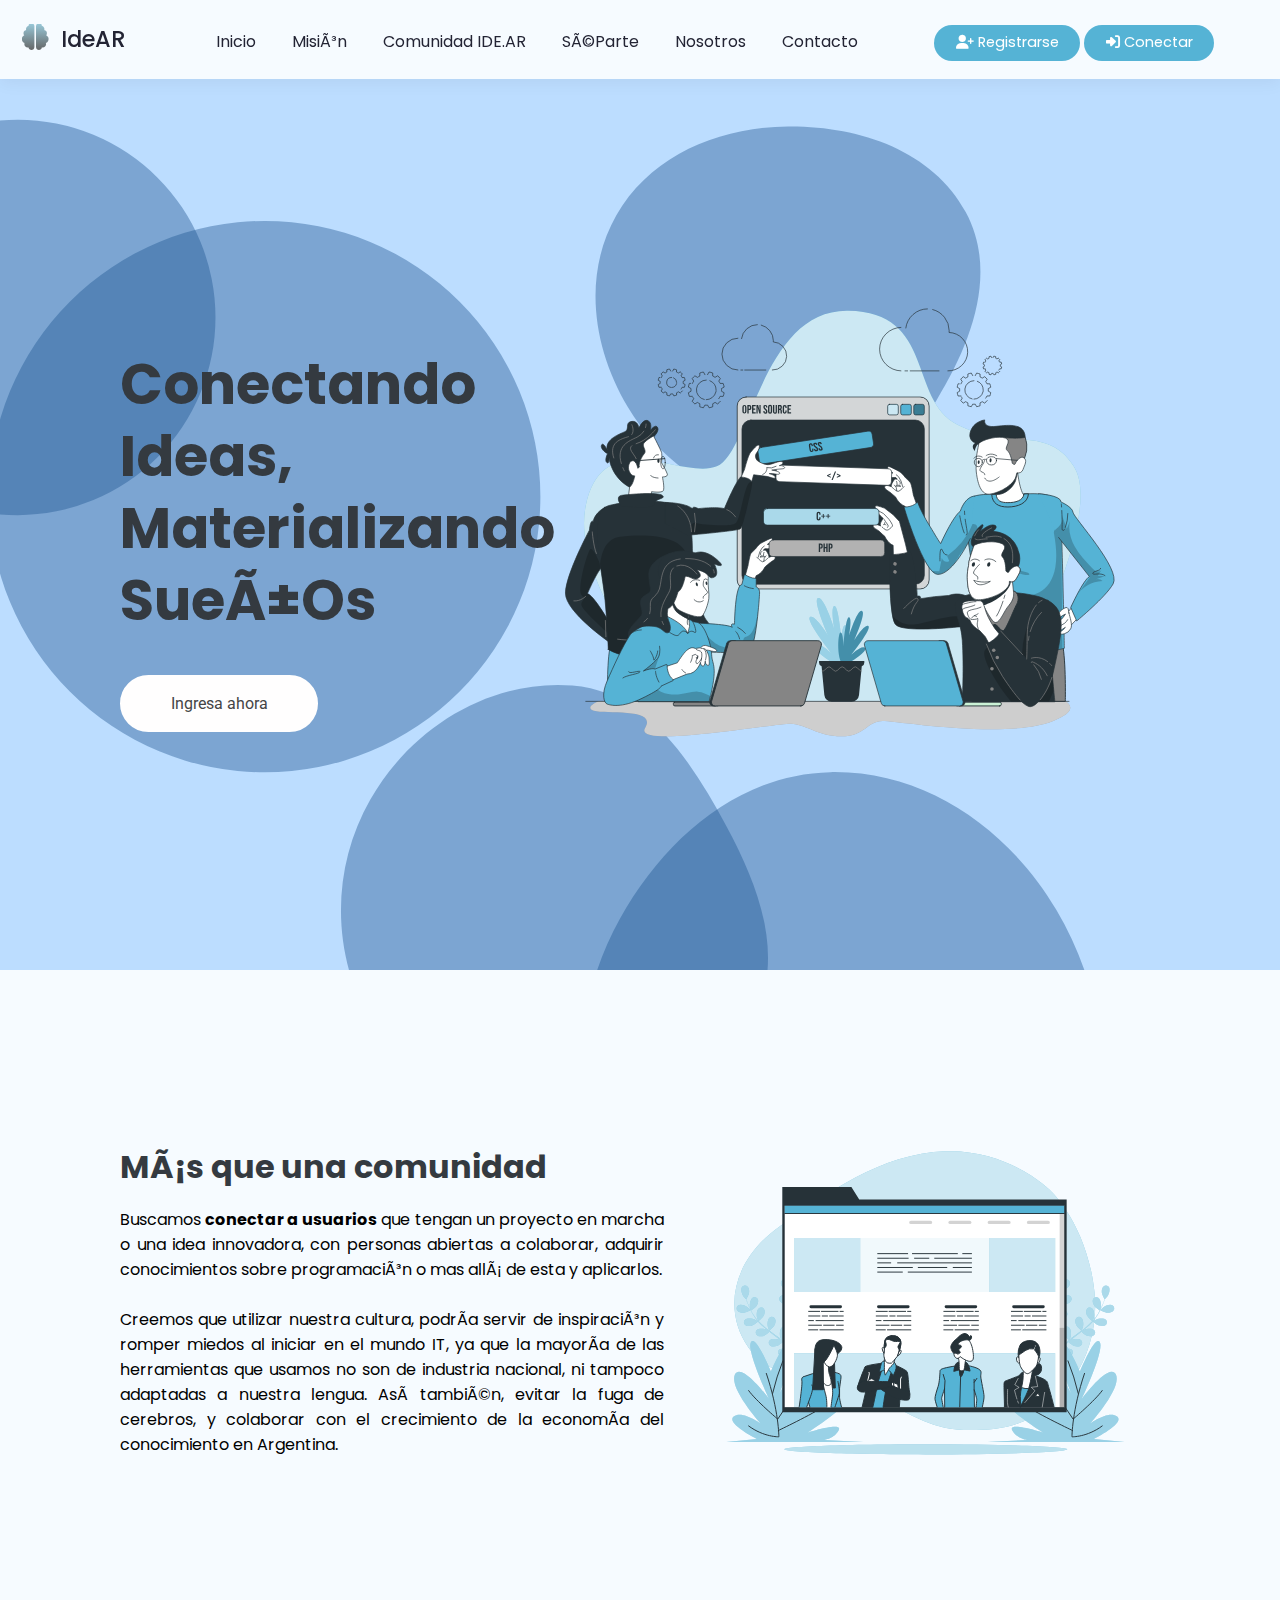
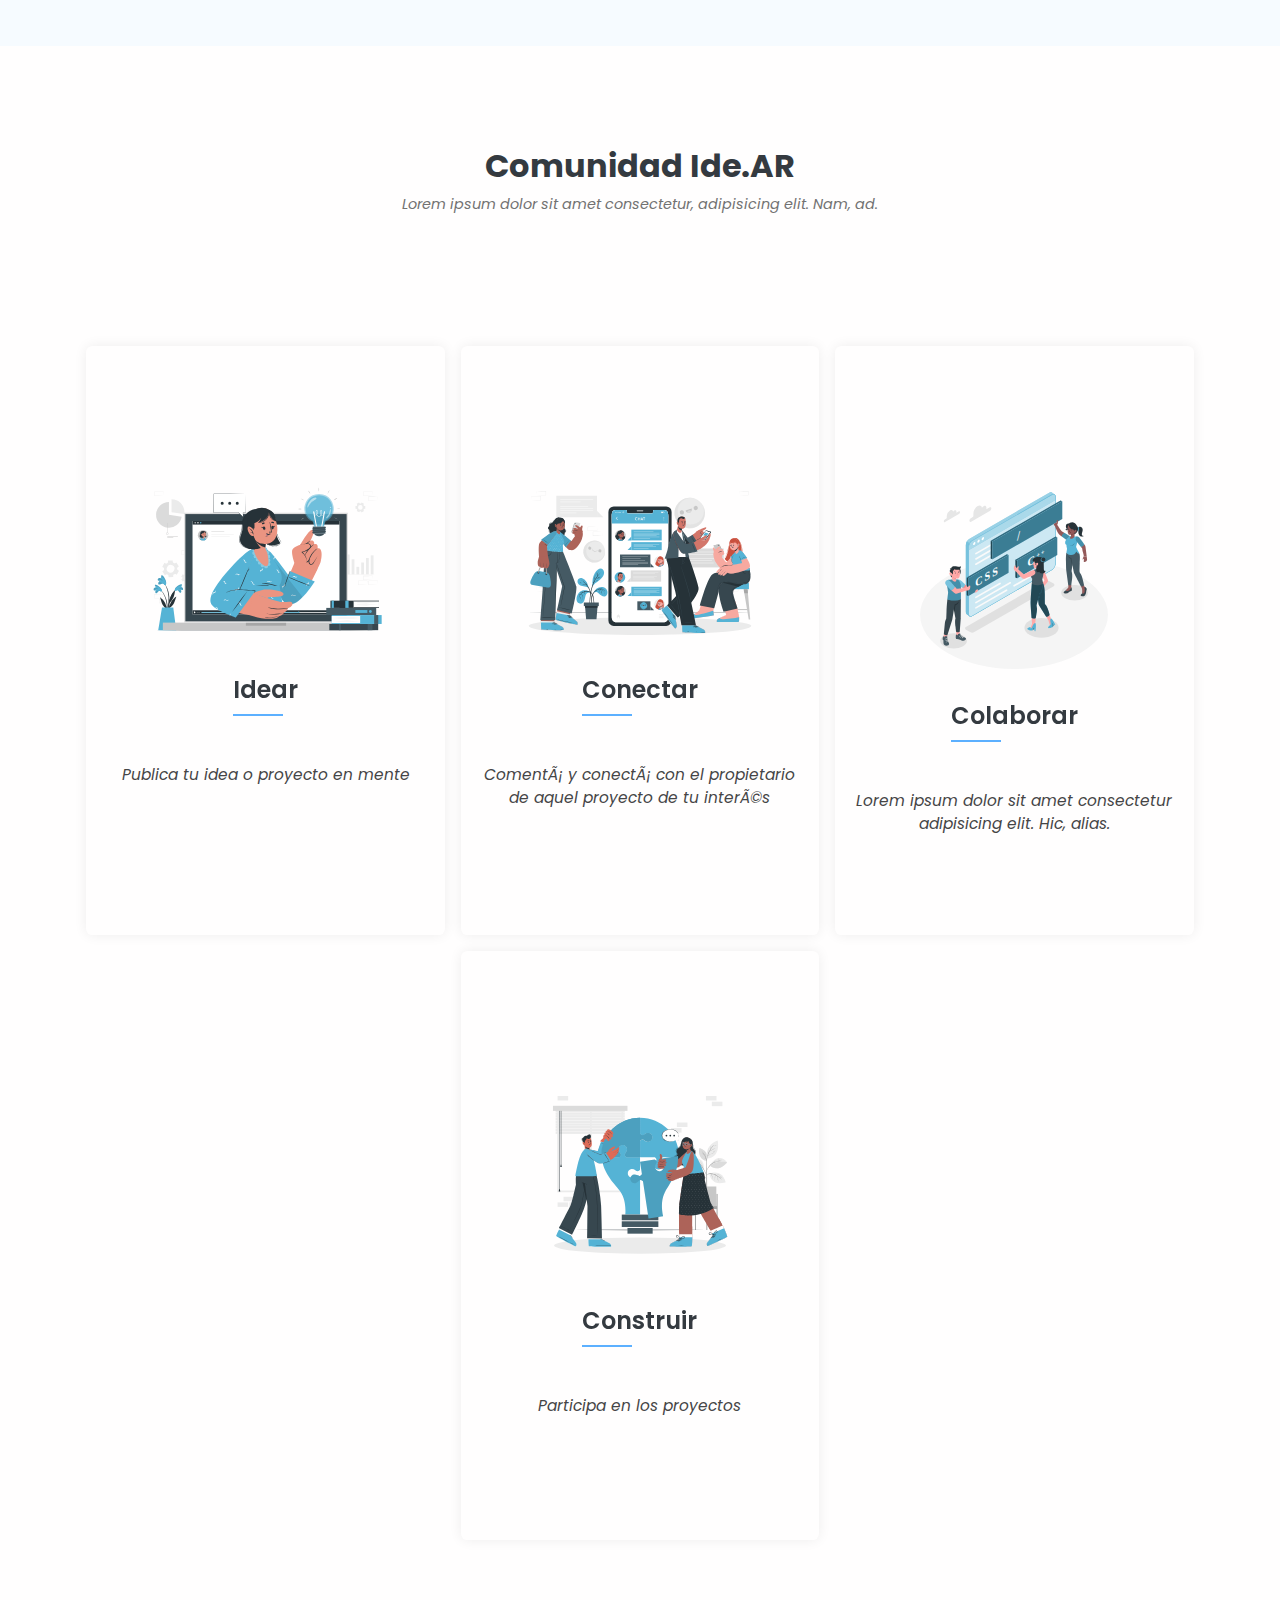
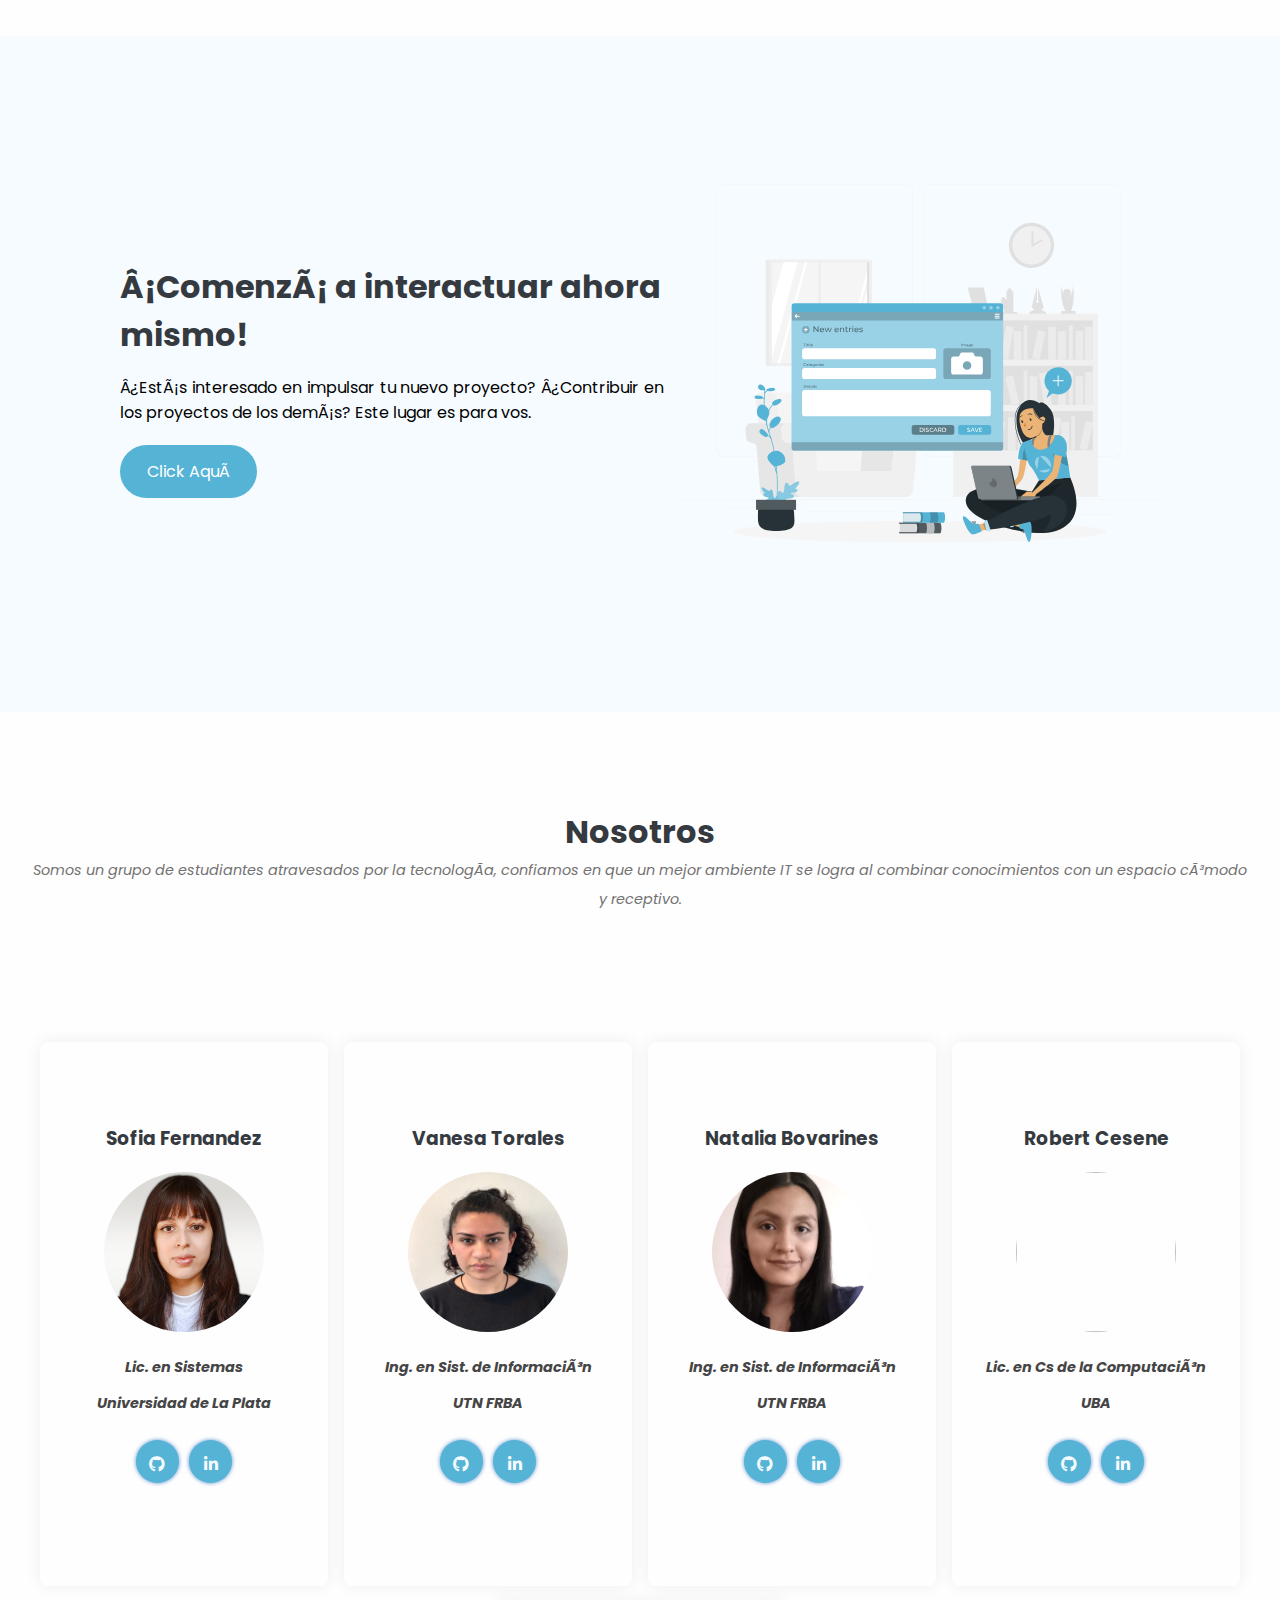
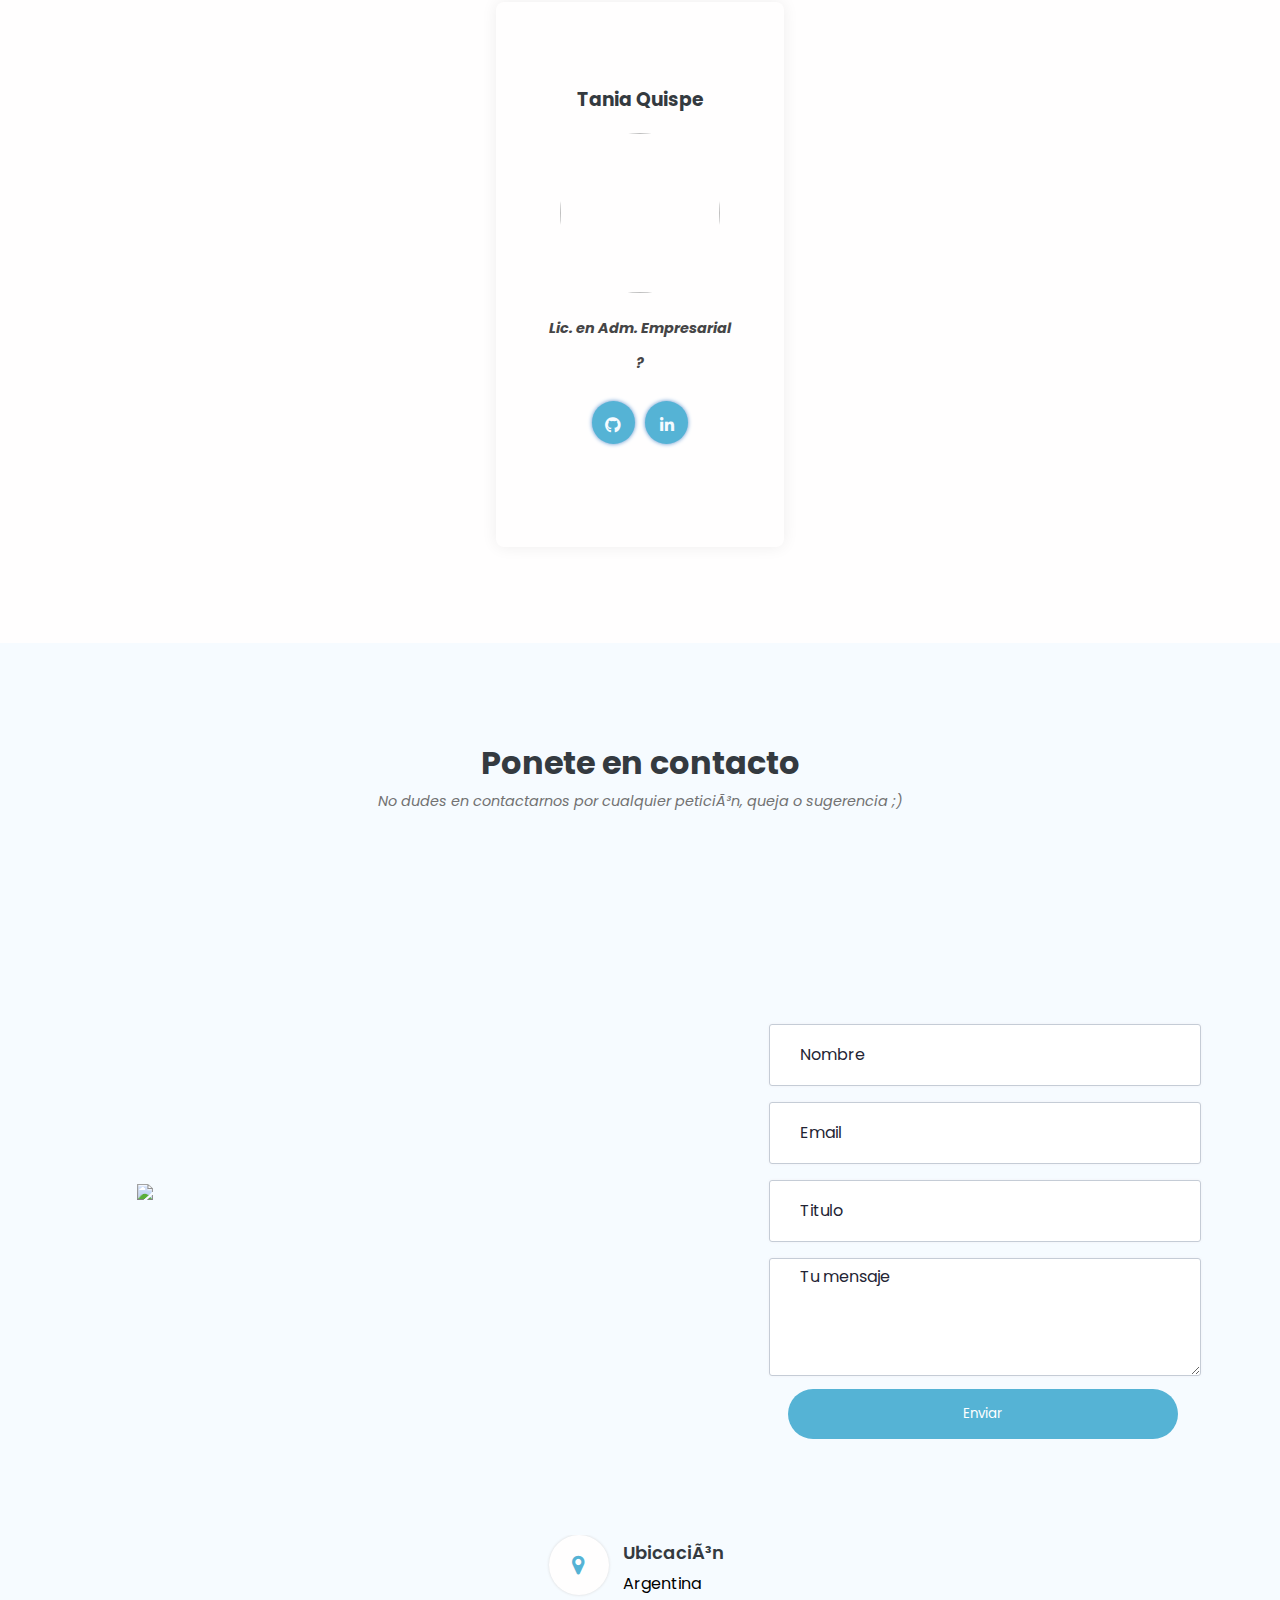
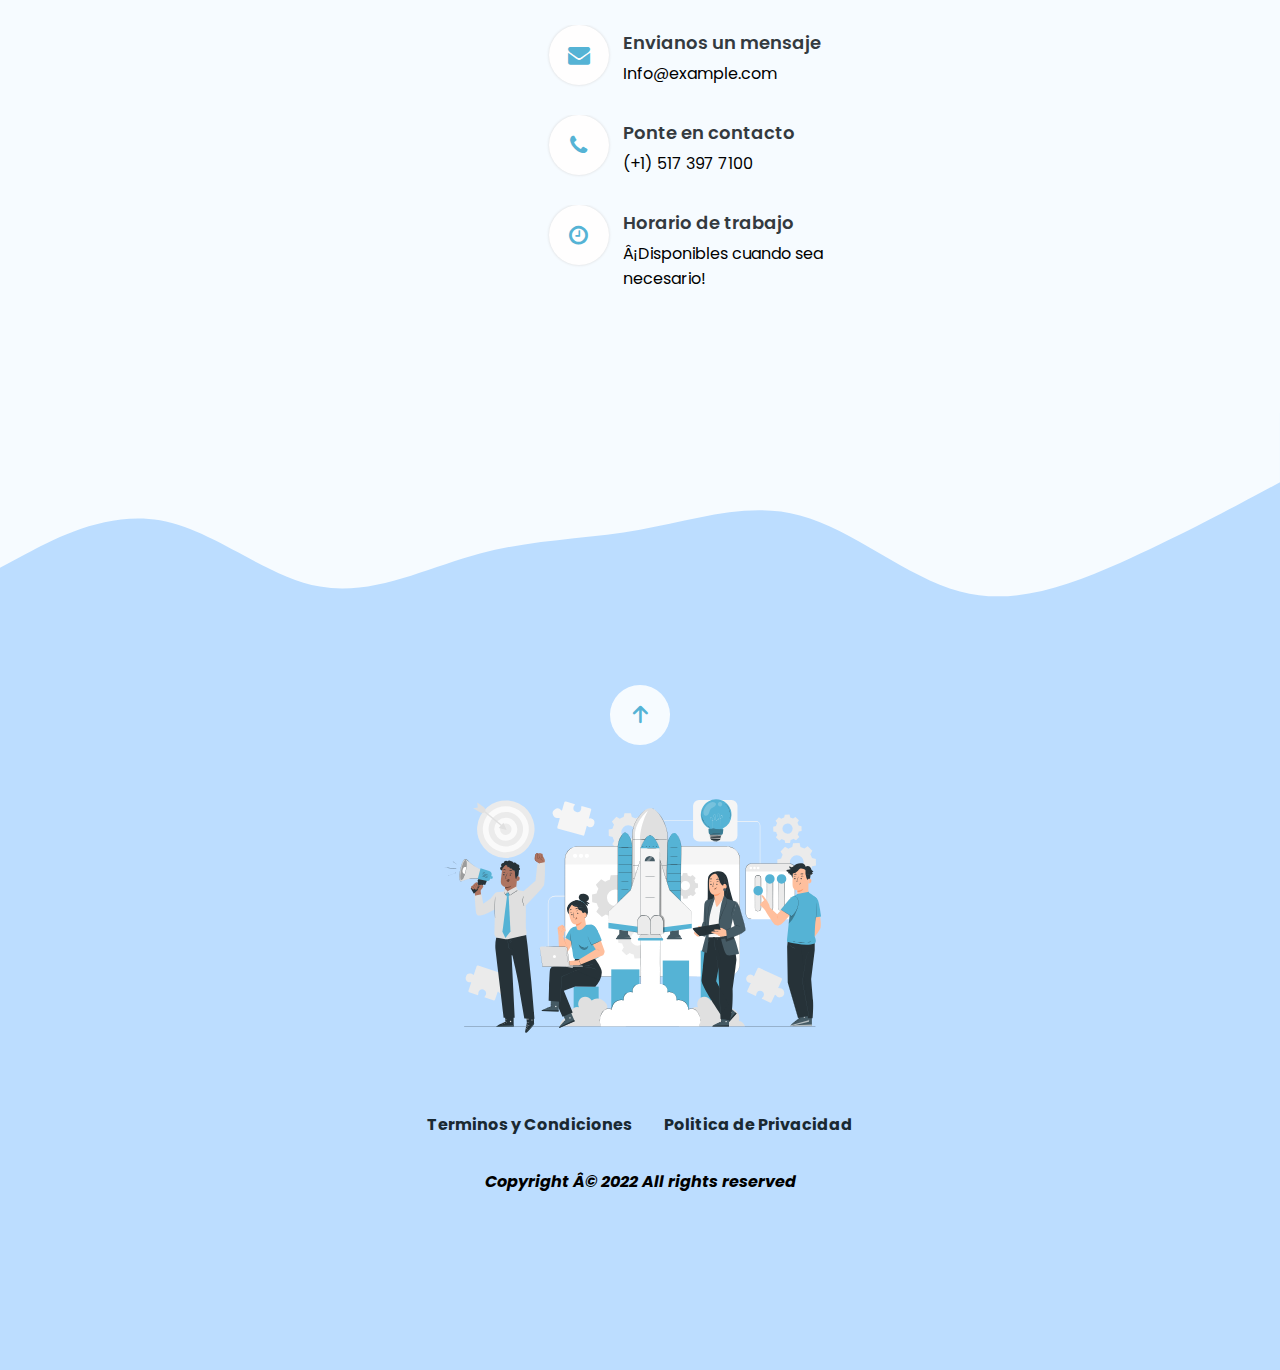
==== index.html @ 4649d9e0 "first commit" ====
<!DOCTYPE html>
<html lang=”es”>
<head>
    <meta charset=”UTF-8″ />
    <title>Ide.AR</title>
    <meta name="viewport" content="width=device-width, initial-scale=1">
    <link rel="stylesheet" href="https://cdnjs.cloudflare.com/ajax/libs/font-awesome/4.7.0/css/font-awesome.min.css">
    <link rel="stylesheet" href="https://use.fontawesome.com/releases/v5.5.0/css/all.css" integrity="sha384-B4dIYHKNBt8Bc12p+WXckhzcICo0wtJAoU8YZTY5qE0Id1GSseTk6S+L3BlXeVIU" crossorigin="anonymous">
    <link rel="stylesheet" href="https://cdnjs.cloudflare.com/ajax/libs/font-awesome/6.1.2/css/all.min.css">
    <link rel="stylesheet" href="/css/styles.css">
    <script src="https://code.jquery.com/jquery-3.6.1.min.js"></script>
    <script src="/scripts/scripts.js"></script>
    <link rel="preconnect" href="https://fonts.googleapis.com">

    <link href="https://maxcdn.bootstrapcdn.com/font-awesome/4.7.0/css/font-awesome.min.css" rel="stylesheet" />

</head>
<body>
    <nav>
        <a href="#home" class="logoNav"><i class='fas fa-brain'></i> IdeAR</a>
        <span class="menuIcon"><i class="fa-solid fa-bars"></i></span>
        <ol class="navOptions">
            <li><a href="#">Inicio</a></li>
            <li><a href="#sobreNosotros">Misión</a></li>
            <li><a href="#roadMap">Comunidad IDE.AR</a></li>
            <li><a href="#formarParte">SéParte</a></li>
            <li><a href="#team">Nosotros</a></li>
            <li><a href="#contact">Contacto</a></li>
        </ol>
        <ol class="userOptions">
            <li><a href="register.html"><i class="fa-solid fa-user-plus"></i> Registrarse</a></li>
            <li><a href="login.html"><i class="fa-solid fa-right-to-bracket"></i> Conectar</a></li>
        </ol>
    </nav>
    <header class="mainHeader">
        <div class="infoHeader">
            <h1 id="#">Conectando ideas, materializando sueños</h1>
            <a href="">Ingresa ahora</a>
        </div>
        <img src="/img/mainImage.svg">
    </header>
    <main>
        <section class="mainContainer" id="sobreNosotros">
            <section class="items">
                <section class="aboutTeam">
                    <h2 class="mainTitle">Más que una comunidad</h2>
                    <p>
                        Buscamos <b>conectar a usuarios</b> que tengan un proyecto en marcha o una idea innovadora, con personas abiertas a colaborar, adquirir conocimientos sobre programación o mas allá de esta y aplicarlos.
                        <br><br>Creemos que utilizar nuestra cultura, podría servir de inspiración y romper miedos al iniciar en el mundo IT, ya que la mayoría de las herramientas que usamos no son de industria nacional, ni tampoco adaptadas a nuestra lengua. Así también, evitar la fuga de cerebros, y colaborar con el crecimiento de la economía del conocimiento en Argentina.    
                    </p>
                </section>
                <section class="aboutTeam">
                    <img src="/img/About us.svg" alt="" class="aboutImg">
                </section>
            </section>
        </section>
        
        <section class="mainContainer" id="roadMap">
            <div class="titleContainer">
                <h2 class="mainTitle">
                        Comunidad Ide.AR
                </h2>
                <span>
                    Lorem ipsum dolor sit amet consectetur, adipisicing elit. Nam, ad.
                </span>
            </div>
            <section class="items">
                <section class="roadMap">
                    <img src="/img/idear.svg" alt="">
                    <h3>Idear</h3>
                    <p>
                        Publica tu idea o proyecto en mente
                    </p>
                </section>

                <section class="roadMap">
                    <img src="/img/connect.svg" alt="">
                    <h3>Conectar</h3>
                    <p>
                        Comentá y conectá con el propietario de aquel proyecto de tu interés
                    </p>
                </section>

                <section class="roadMap">
                    <img src="/img/colaborate.svg" alt="">
                    <h3>Colaborar</h3>
                    <p>
                        Lorem ipsum dolor sit amet consectetur adipisicing elit. Hic, alias.
                    </p>
                </section>

                <section class="roadMap">
                    <img src="/img/build.svg" alt="">
                    <h3>Construir</h3>
                    <p>
                        Participa en los proyectos
                    </p>
                </section>
            </section>
        </section>

        <section class="mainContainer" id="formarParte">
            <section class="items">
                <section class="aboutTeam newProject">
                    <h2 class="mainTitle">¡Comenzá a interactuar ahora mismo!</h2>
                    <p>
                        ¿Estás interesado en impulsar tu nuevo proyecto? ¿Contribuir en los proyectos de los demás? Este lugar es para vos.
                    </p>
                    <br>
                    <a href="register.html" class="btn-contact-bg">Click aquí</a>
                </section>
                <section class="aboutTeam">
                    <img src="/img/entry.svg" alt="" class="aboutImg">
                </section>
            </section>
        </section>

        <section class="mainContainer theTeam" id="team">
            <div class="titleContainer">
                <h2 class="mainTitle">
                    Nosotros
                </h2>
                <span>
                    Somos un grupo de estudiantes atravesados por la tecnología, confiamos en que un mejor ambiente IT se logra al combinar conocimientos con un espacio cómodo y receptivo.
                </span>
            </div>
            <section class="items">
                <! TARJETA NOSOTROS>
                <section class="aboutUs">
                    <h3>Sofia Fernandez</h3>
                    <img src="img/sofia.jpg">
                    <br>
                    <p>
                        Lic. en Sistemas
                    </p>
                    <p>
                        Universidad de La Plata
                    </p>
                    <section class="aboutContact">
                        <a href=""><i class="fa-brands fa-github about"></i></a>
                        <a href=""><i class="fa-brands fa-linkedin-in"></i></a>
                    </section>
                    <br>
                    <br>
                </section>

                <! TARJETA NOSOTROS>
                <section class="aboutUs">
                    <h3>Vanesa Torales</h3>
                    <img src="img/Vanesa.jpeg">
                    <br>
                    <p>
                        Ing. en Sist. de Información
                    </p>
                    <p>
                        UTN FRBA
                    </p>
                    <section class="aboutContact">
                        <a href=""><i class="fa-brands fa-github about"></i></a>
                        <a href=""><i class="fa-brands fa-linkedin-in"></i></a>
                    </section>
                    <br>
                    <br>
                </section>
                <section class="aboutUs">
                    <h3>Natalia Bovarines</h3>
                    <img src="img/natalia.jpeg">
                    <br>
                    <p>
                        Ing. en Sist. de Información
                    </p>
                    <p>
                        UTN FRBA
                    </p>
                    <section class="aboutContact">
                        <a href=""><i class="fa-brands fa-github about"></i></a>
                        <a href=""><i class="fa-brands fa-linkedin-in"></i></a>
                    </section>
                    <br>
                    <br>
                </section>
                <section class="aboutUs">
                    <h3>Robert Cesene</h3>
                    <img src="">
                    <br>
                    <p>
                        Lic. en Cs de la Computación
                    </p>

                    <p>
                        UBA
                    </p>
                    <section class="aboutContact">
                        <a href=""><i class="fa-brands fa-github about"></i></a>
                        <a href=""><i class="fa-brands fa-linkedin-in"></i></a>
                    </section>
                    <br>
                    <br>
                </section>
                <section class="aboutUs">
                    <h3>Tania Quispe</h3>
                    <img src="">
                    <br>
                    <p>
                        Lic. en Adm. Empresarial
                    </p>
                    <p>
                       ?
                    </p>
                    <section class="aboutContact">
                        <a href=""><i class="fa-brands fa-github about"></i></a>
                        <a href=""><i class="fa-brands fa-linkedin-in"></i></a>
                    </section>
                    <br>
                    <br>
                </section>



            </section>

        </section>

        <section class="mainContainer contactForm" id="contact">
            <div class="titleContainer">
                <h2 class="mainTitle">
                    Ponete en contacto
                </h2>
                <span>
                    No dudes en contactarnos por cualquier petición, queja o sugerencia ;)
                </span>
            </div>
            <section class="items">
            <img src="/img/contact.svg" class="contactImg">
                <div class="col-lg-7">	
                    <div class="contact">
                        <form class="form" name="enq" method="post" action="contact.php" onsubmit="return validation();">
                            <div class="row">
                                <div class="form-group col-md-6">
                                    <input type="text" name="name" class="form-control" placeholder="Nombre" required="required">
                                </div>
                                <div class="form-group col-md-6">
                                    <input type="email" name="email" class="form-control" placeholder="Email" required="required">
                                </div>
                                <div class="form-group col-md-6">
                                    <input type="text" name="subject" class="form-control" placeholder="Titulo" required="required">
                                </div>
                                <div class="form-group col-md-6">
                                    <textarea rows="6" name="message" class="form-control" placeholder="Tu mensaje" required="required"></textarea>
                                </div>
                                <div class="col-md-12 text-center">
                                    <button type="submit" value="Send message" name="submit" id="submitButton" class="btn btn-contact-bg" title="Enviar">Enviar</button>
                                </div>
                            </div>
                        </form>
                    </div>
                </div><!--- END COL --> 
                <div class="col-lg-5">
                    <div class="single_address">
                        <i class="fa fa-map-marker"></i>
                        <h4>Ubicación</h4>
                        <p>Argentina</p>
                    </div>
                    <div class="single_address">
                        <i class="fa fa-envelope"></i>
                        <h4>Envianos un mensaje</h4>
                        <p>Info@example.com</p>
                    </div>
                    <div class="single_address">
                        <i class="fa fa-phone"></i>
                        <h4>Ponte en contacto</h4>
                        <p>(+1) 517 397 7100</p>
                    </div>
                    <div class="single_address">
                        <i class="fa fa-clock-o"></i>
                        <h4>Horario de trabajo</h4>
                        <p>¡Disponibles cuando sea necesario!</p>
                    </div>					
                </div><!--- END COL --> 
        </section>
    </main>

    <footer>
        <svg xmlns="http://www.w3.org/2000/svg" viewBox="0 0 1440 320">
            <path fill="#f6fbff" fill-opacity="1" d="M0,192L30,176C60,160,120,128,180,138.7C240,149,300,203,360,213.3C420,224,480,192,540,176C600,160,660,160,720,149.3C780,139,840,117,900,133.3C960,149,1020,203,1080,218.7C1140,235,1200,213,1260,186.7C1320,160,1380,128,1410,112L1440,96L1440,0L1410,0C1380,0,1320,0,1260,0C1200,0,1140,0,1080,0C1020,0,960,0,900,0C840,0,780,0,720,0C660,0,600,0,540,0C480,0,420,0,360,0C300,0,240,0,180,0C120,0,60,0,30,0L0,0Z"></path>
        </svg>

        <a href="#" class="mouseBack">
            <div class="arrowUp">
                <i class="fa-solid fa-arrow-up"></i>
            </div>
        </a>

        <div class="infoFooter">
            <section class="infoF">
                <img src="img/footer.svg">
            </section>
        </div>
        <p>
            <a href="">Terminos y Condiciones</a>
            <br>
            <a href="">Politica de Privacidad</a>
        </p>
        <p class="copyright">
            Copyright © 2022 All rights reserved
        </p>
    </footer>
</body>
</html>
---- css/styles.css ----
@import url('https://fonts.googleapis.com/css2?family=Roboto:wght@400;500;700&display=swap');

@import url('https://fonts.googleapis.com/css2?family=Poppins&display=swap');

:root{
    --main-bg-color: #fffefe;
    /*--main-bg2-color: #f0f1f3;*/
    --main-bg2-color: #f6fbff;
    --main-ad-color: #6899b6;
    --main-ad2-color: #395262;
    --main-txt-color: #454546;
    --bs-success-rgb: 33,193,214;
}

html{
    scroll-behavior: smooth;
}

body{
    background-color: var(--main-bg-color);
    margin: 0;
}

main{
    background-color:var(--main-bg2-color);
    margin-top: 4rem;
}

h1,h2,h3,h4,h5{
    font-family: "Poppins", sans-serif;
    color: #343a40!important;
}

nav span.menuIcon{
    font-family: 'Roboto', sans-serif;
    text-transform: uppercase;
    font-weight: bold;
    font-size: 1.4em;
    display: none;
    width: 100%;
    text-align: center;
    letter-spacing: 0.2em;
}

nav{
    display: inline-block;
    background-color: var(--main-bg2-color);
    box-shadow: 0 4px 16px 0 rgba(0,0,0,.05);
    position: fixed;
    width: 100%;
    z-index: 1;
    top: 0;
    left: 0;
    font-family: "Poppins", sans-serif;
    font-weight: 400;
    color: #000;
}

nav ol{
    margin: 0.5em;
    display: inline-block;
}

nav ol li{
    list-style: none;
    display: inline-block;
}

nav a.logoNav{
    font-weight: 500;
    font-size: 1.4em;
    display: inline-block;
}

nav ol.userOptions li{
    font-weight: 500;
    font-size: 0.9em!important;
    background-color: #55b3d5;
    padding: 0.5em;
    border-radius: 20em;
    transition: all 0.3s ease 0s;
}

nav ol.userOptions li:hover{
    background-color: #232434;
}

nav ol.userOptions li a, nav ol.userOptions li i.fa-solid.fa-user, nav ol.userOptions li i.fa-solid.fa-right-to-bracket, nav ol.userOptions li i.fa-solid.fa-user-plus{
    color: #fff;
}

nav a{
    color: #232434;
    text-decoration: none;
    margin:1em;
    font-size: 1em;
    font-weight: 400;
    font-family: "Poppins", sans-serif;
}


nav a i{
    color: var(--main-txt-color);
}

.fa-brain, .fa-bars{
    background: -webkit-linear-gradient(#98c7d7,#636363);
    -webkit-background-clip: text;
    -webkit-text-fill-color: transparent;
    font-size: 1.2em;
    margin-right: 0.2em;
}

.fa-bars{
    font-size: 1em;
}

header{
    /*background-color: var(--main-ad-color);
    background: #ecfdff!important;
    background:#bcddff;*/
    background-image: url("data:image/svg+xml,%3csvg xmlns='http://www.w3.org/2000/svg' version='1.1' xmlns:xlink='http://www.w3.org/1999/xlink' xmlns:svgjs='http://svgjs.com/svgjs' width='1920' height='896' preserveAspectRatio='none' viewBox='0 0 1920 896'%3e%3cg mask='url(%26quot%3b%23SvgjsMask1229%26quot%3b)' fill='none'%3e%3crect width='1920' height='896' x='0' y='0' fill='rgba(188%2c 221%2c 255%2c 1)'%3e%3c/rect%3e%3cpath d='M1838.122%2c920.971C1925.593%2c915.118%2c1986.216%2c844.954%2c2031.464%2c769.867C2078.784%2c691.343%2c2121.96%2c600.043%2c2080.919%2c518.062C2036.536%2c429.405%2c1937.203%2c380.058%2c1838.122%2c383.661C1744.602%2c387.061%2c1671.492%2c453.981%2c1624.096%2c534.673C1575.937%2c616.665%2c1548.005%2c715.958%2c1594.088%2c799.134C1641.314%2c884.373%2c1740.892%2c927.477%2c1838.122%2c920.971' fill='rgba(28%2c 83%2c 142%2c 0.4)' class='triangle-float3'%3e%3c/path%3e%3cpath d='M1520.579%2c902.428C1594.314%2c907.155%2c1664.701%2c865.313%2c1700.686%2c800.782C1735.82%2c737.776%2c1726.412%2c661.255%2c1689.693%2c599.159C1653.689%2c538.272%2c1591.31%2c495.413%2c1520.579%2c496.2C1451.074%2c496.973%2c1389.327%2c540.872%2c1357.857%2c602.849C1329.045%2c659.59%2c1346.101%2c724.076%2c1376.475%2c779.996C1408.72%2c839.36%2c1453.161%2c898.106%2c1520.579%2c902.428' fill='rgba(28%2c 83%2c 142%2c 0.4)' class='triangle-float2'%3e%3c/path%3e%3cpath d='M833.971%2c1235.831C931.285%2c1238.425%2c1027.018%2c1193.736%2c1075.22%2c1109.158C1123.008%2c1025.306%2c1109.048%2c922.495%2c1059.874%2c839.448C1011.714%2c758.114%2c928.474%2c699.798%2c833.971%2c701.727C742.347%2c703.598%2c668.073%2c768.284%2c623.5%2c848.357C580.286%2c925.988%2c571.606%2c1018.792%2c614.015%2c1096.865C658.383%2c1178.545%2c741.052%2c1233.354%2c833.971%2c1235.831' fill='rgba(28%2c 83%2c 142%2c 0.4)' class='triangle-float2'%3e%3c/path%3e%3cpath d='M-7.35 426.21 a275.66 275.66 0 1 0 551.32 0 a275.66 275.66 0 1 0 -551.32 0z' fill='rgba(28%2c 83%2c 142%2c 0.4)' class='triangle-float2'%3e%3c/path%3e%3cpath d='M1897.136%2c345.862C1969.992%2c345.421%2c2026.819%2c292.754%2c2065.763%2c231.179C2108.43%2c163.718%2c2145.157%2c82.704%2c2108.383%2c11.859C2069.515%2c-63.02%2c1981.208%2c-100.721%2c1897.136%2c-93.682C1822.886%2c-87.465%2c1774.124%2c-23.171%2c1739.4%2c42.753C1707.594%2c103.139%2c1693.434%2c172.697%2c1724.94%2c233.24C1758.874%2c298.448%2c1823.628%2c346.307%2c1897.136%2c345.862' fill='rgba(28%2c 83%2c 142%2c 0.4)' class='triangle-float2'%3e%3c/path%3e%3cpath d='M1707.652%2c591.512C1768.563%2c596.406%2c1837.457%2c589.454%2c1870.022%2c537.747C1904.061%2c483.7%2c1886.498%2c414.49%2c1853.64%2c359.717C1821.863%2c306.746%2c1769.423%2c267.259%2c1707.652%2c267.079C1645.596%2c266.898%2c1587.724%2c303.252%2c1560.184%2c358.862C1535.143%2c409.426%2c1554.743%2c467.186%2c1584.951%2c514.844C1612.625%2c558.503%2c1656.127%2c587.372%2c1707.652%2c591.512' fill='rgba(28%2c 83%2c 142%2c 0.4)' class='triangle-float3'%3e%3c/path%3e%3cpath d='M-176.37 247.05 a197.72 197.72 0 1 0 395.44 0 a197.72 197.72 0 1 0 -395.44 0z' fill='rgba(28%2c 83%2c 142%2c 0.4)' class='triangle-float2'%3e%3c/path%3e%3cpath d='M578.202%2c1042.73C651.286%2c1040.904%2c724.311%2c1010.852%2c758.707%2c946.342C791.513%2c884.814%2c765.822%2c814.284%2c732.729%2c752.911C697.221%2c687.059%2c652.797%2c617.312%2c578.202%2c611.583C495.603%2c605.239%2c417.38%2c653.62%2c376.254%2c725.533C335.409%2c796.955%2c337.181%2c886.366%2c381.368%2c955.77C422.656%2c1020.621%2c501.347%2c1044.65%2c578.202%2c1042.73' fill='rgba(28%2c 83%2c 142%2c 0.4)' class='triangle-float1'%3e%3c/path%3e%3cpath d='M791.679%2c432.847C856.238%2c431.417%2c906.516%2c384.866%2c940.124%2c329.726C975.54%2c271.619%2c1001.699%2c201.315%2c969.259%2c141.496C935.692%2c79.598%2c862.09%2c55.313%2c791.679%2c55.996C722.604%2c56.666%2c654.237%2c84.905%2c619.971%2c144.885C585.941%2c204.451%2c596.259%2c277.642%2c631.393%2c336.563C665.606%2c393.939%2c724.893%2c434.326%2c791.679%2c432.847' fill='rgba(28%2c 83%2c 142%2c 0.4)' class='triangle-float2'%3e%3c/path%3e%3c/g%3e%3cdefs%3e%3cmask id='SvgjsMask1229'%3e%3crect width='1920' height='896' fill='white'%3e%3c/rect%3e%3c/mask%3e%3cstyle%3e %40keyframes float1 %7b 0%25%7btransform: translate(0%2c 0)%7d 50%25%7btransform: translate(-10px%2c 0)%7d 100%25%7btransform: translate(0%2c 0)%7d %7d .triangle-float1 %7b animation: float1 5s infinite%3b %7d %40keyframes float2 %7b 0%25%7btransform: translate(0%2c 0)%7d 50%25%7btransform: translate(-5px%2c -5px)%7d 100%25%7btransform: translate(0%2c 0)%7d %7d .triangle-float2 %7b animation: float2 4s infinite%3b %7d %40keyframes float3 %7b 0%25%7btransform: translate(0%2c 0)%7d 50%25%7btransform: translate(0%2c -10px)%7d 100%25%7btransform: translate(0%2c 0)%7d %7d .triangle-float3 %7b animation: float3 6s infinite%3b %7d %3c/style%3e%3c/defs%3e%3c/svg%3e");
    margin: 0;
}

header h1{
    text-transform: capitalize;
    font-size: 66px;
    font-weight: 700;
    line-height: 72px;
}

.mainHeader{
    display: flex;
    align-items: center;
    justify-content: center;
    padding: 8em;
    margin-top: 4.6em;
    margin-bottom: -4em;
}

.mainHeader img{
    width: 40em;
    height: 40em;
}

.infoHeader{
    width: 400px;
}

.infoHeader a{
    width: 10em;
    text-decoration: none;
    text-align: center;
    font-family: 'Roboto', sans-serif;
    background-color: var(--main-bg-color);
    color: var(--main-txt-color);
    padding: 1em;
    display: block;
    border: 0.2em solid var(--main-bg-color);
    border-radius: 2em;
}

.infoHeader a:hover{
    color: var(--main-ad-color);
}

.infoHeader h1{
    font-size: 3.5em;
}

header svg{
    margin-bottom: -0.3em;
}


section.mainContainer {
    background-color: var(--main-bg2-color);
    padding: 6em 2em 6em;
}

/* PUBLICACIONES */

section.mainContainer.postView{
    padding: 0!important;
    background-color: #F0F1F3;
    margin-top: -4rem;
    max-width: 1920px;
}

h3.postView {
    background: #fffefe;
    padding: 1.4em;
    margin-left: 2.6em;
    margin-right: 2.6em;
    border-radius: 1rem;
    box-shadow: 0em 0em 1em rgb(0 0 0 / 7%);
}

.navContent {
    background-color: #fffefe;
    padding: 0.8em 2em;
    font-family: "Poppins", sans-serif;
    font-weight: 800;
    font-size: 0.8rem;
    box-shadow: 0em 0em 1em rgb(0 0 0 / 7%);
}

section.mainPost {
    background-color: var(--main-bg2-color);
    padding: 4rem 8rem 4rem;
    display: flex;
    margin: 0 auto;
}

section.mainPost.profile{
    padding-top: 3rem;
    padding-left: 6rem;
}

section.userProfile {
    background: var(--main-bg-color);
    width: 12rem;
    height: 31rem;
    padding: 2rem;
    border-radius: 1rem;
    display: flex;
    flex-flow: column;
    box-shadow: 0em 0em 1em rgb(0 0 0 / 7%);
}

span.userName {
    margin: 0 auto;
    margin-top: 1rem;
    margin-bottom: 1rem;
    font-family: 'Roboto', sans-serif;;
    font-weight: 600;
}

section.userProfile img {
    border-radius: 100%;
    width: 200px;
    height: 200px;
    margin: 0 auto;
    margin-bottom: 1rem;
}
section.dataProfile {
    border-bottom: 0.1rem solid #a8a7a7;
    padding-bottom: 0.6rem;
    margin-bottom: 0.6rem;
}

section.dataProfile:first-child {
    margin-top: 0.6rem!important;
}

section.userProfile h4 {
    font-size: 0.9rem;
    margin: 0!important;
}

section.dataProfile span {
    font-family: 'Roboto', sans-serif;;
    font-size: 0.8rem;
}

section.postContent {
    width: 83em;
    display: flex;
    background: var(--main-bg-color);
    padding: 2rem;
    border-radius: 1rem;
    flex-flow: column;
    margin-left: 1rem;
    font-family: 'Roboto', sans-serif;
    text-align: justify;
    box-shadow: 0em 0em 1em rgb(0 0 0 / 7%);
}

section.postNav {
    font-size: 0.9rem;
    display: inline-block;
}

section.postNav span {
    margin-right: 1rem;
}

section.postButtons{
    float: right;
    margin-top: -0.8em;
}

section.postContent p{
    font-size: 0.9rem;
}

section.mainContainer.postView h3 {
    background: var(--main-bg-color);
    padding: 1rem;
    margin-left: 3rem;
    margin-right: 3rem;
    border-radius: 1rem;
}

section.featuredPosts {
    display: flex;
    margin-left: 3rem;
    margin-right: 3rem;
    justify-content: center;
    margin-bottom: 10em;
    padding-bottom: 2em;
}

section.featuredPosts.profile{
    background-color: var(--main-bg-color);
    box-shadow: 0em 0em 1em rgb(0 0 0 / 7%);
    padding: 2rem;
    border-radius: 1em;
}

section.featuredPosts.profile article{
    height: 12rem;
}

section.featuredPosts article {
    background: var(--main-bg-color);
    box-shadow: 0em 0em 1em rgb(0 0 0 / 7%);
    padding: 1rem;
    height: 10rem;
    width: 17rem;
    margin-left: 1rem;
    border-radius: 1rem;
}

section.featuredPosts article h4 {
    margin: 0 auto;
    text-align: center;
}

section.featuredPosts article img {
    margin-bottom: 1rem;
}


section.commentForm {
    width: 100em;
    min-height: 14em;
    background: var(--main-bg-color);
    box-shadow: 0em 0em 1em rgb(0 0 0 / 7%);
    padding: 2rem;
    margin-left: 3rem;
    margin-right: 3rem;
    margin: 0 auto;
    border-radius: 1rem;
}

section.profileComment {
    background: #fffefe;
    border-radius: 1rem;
    display: flex;
    flex-direction: column;
    padding: 2rem;
    font-family: 'Roboto', sans-serif;
    text-align: center;
}

section.profileComment span.info.Username{
    font-weight: bolder;
    margin-bottom: 1em;
}

section.profileComment img{
    border-radius: 100%;
    width: 150px;
    height: 150px;
}

section.profileComment span.info.Interest{
    margin-top: 1em;
    font-style: italic;
    font-weight: bolder;
    text-align: center;
    font-size: 0.9em;
    color: var(--main-ad2-color);
}

section.commentData {
    margin-bottom: 2em;
}

section.commentData span, section.commentData button, section.postButtons button, .buttonProfile{
    padding: 0.6em 2em;
    background: #55b3d5; 
    color: rgb(255, 255, 255);
    box-shadow: 0px 0px 1px 0px;
    border-radius: 20em;
    font-size: 0.9em;
    font-weight: 300;
    display: inline-block;
    font-family: "Poppins", sans-serif;
}

section.commentData button, section.postButtons button, .buttonProfile{
    border: 0!important;
    cursor: pointer;
    transition: all 0.3s ease 0s;
}

section.postButtons button:hover, input#postComment:hover, button.buttonProfile:hover{
    background-color: #232434;
}

section.commentButtons {
    display: inline-block;
    float: right;
}

section.commentContent section.content{
    font-size: 1em;
    text-align: justify;
}

.rateCommentPost {
    border-top: 0.1rem solid #b9b8b8;
    font-family: 'Roboto', sans-serif;
    text-align: center;
    padding-top: 1rem;
    margin-top: 1rem;
    font-size: 1.4em;
    color: #ffde2c;
    text-shadow: 0 0 2px #524709;
}

article.commentPost {
    display: flex;
    background: #fffefe;
    padding: 2rem;
    border-radius: 0.8rem;
    width: 93em;
    margin: 0 auto;
    margin-top: 1em;
    box-shadow: 0em 0em 1em rgb(0 0 0 / 7%);
}

form#postComment textarea[name=comment] {
    width: 98rem;
    height: 10em;
    padding: 1rem;
    resize: none;
    border: 0;
    border-bottom: 0.1rem solid #a8a7a7;
    font-family: 'Roboto', sans-serif;
}

form#postComment .rateComment{
    unicode-bidi: bidi-override;

}

.rateComment {  
    background: var(--main-bg2-color);
    padding: 0.6em 2em;
    font-family: "Poppins", sans-serif;
    font-size: 0.9em;
    border-radius: 2rem;
    margin-top: 1.2rem;
    display: inline-block;
    transition: all 0.3s ease 0s;
}

.rateComment.reading {
    background-color: #55b3d5;
    width: 10em;
    color: #fff;
    text-align: center;
    position: relative;
    float: right;
    margin-top: -0.2em;
}

.rateComment.reading:hover{
    background-color: #232434;
}
.starsRate{
    direction: rtl;/* right to left */
    unicode-bidi: bidi-override;/* bidi de bidireccional */
    display: inline-block;
}

.rateComment span{
    font-weight: bolder;
}

.rateComment input[type = "radio"]{ 
    display:none;
}

.rateComment label{
    font-size: 1.2em;
}

.rateComment label:hover, .rateComment label:hover ~ label, .rateComment input[type = "radio"]:checked ~ label{
    color:#ffde2c;
    text-shadow: 0 0 2px #524709;
}


input#postComment{
    background: #55b3d5;
    color: #fff;
    border: 0;
    padding: 0.6em 2em;
    font-family: "Poppins", sans-serif;
    border-radius: 2rem;
    font-size: 0.9em;
    display: inline-block;
    float: right;
    margin-top: 1.2rem;
    transition: all 0.3s ease 0s;
}

section.commentContent {
    width: 76em;
    padding: 2rem;
    border-left: 0.1rem solid #a8a7a7;
    text-align: justify;
    font-family: 'Roboto', sans-serif;
}

section.items{
    display: flex;
    flex-wrap: wrap; 
    justify-content: center;
    column-gap: 1em;
    row-gap: 1em;
    align-items: center;
}

section.mainContainer h2.mainTitle{
    font-weight: 700;
    font-size: 2em;
    margin: 0 auto;
}

.titleContainer {
    margin-bottom: 8em;
    justify-content: center;
    display: flex;
    flex-direction: column;
    align-items: center;
}

.titleContainer span{
    font-family: "Poppins", sans-serif;
    font-size: 0.9em;
    font-style: italic;
    color: #727272;
    line-height: 2em;
    text-align: center;
}


/* SOBRE NOSOTROS */

.aboutImg{
    width: 30em;
    position: relative;
    margin-top: 0;
}

.aboutTeam h3.title{
    font-size: 2em;
    font-weight: bold;
}

.aboutTeam:first-child{
    width: 34em;
}

.aboutTeam p{
    font-family: "Poppins", sans-serif;
    text-align: justify;
}

a.btn-contact-bg{
    position: relative;
    margin: 0 auto;
    text-decoration: none;
}


/*ROADMAP*/

section.roadMap h3{
    font-size: 24px;
    font-weight: 600;
    color: #1F1F1F;
    position: relative;
    z-index: 9;
    padding-bottom: 9px;
    text-align: center;
}

section.roadMap h3:before{
    content: "";
    position: absolute;
    text-align: center;
    left: 0;
    bottom: 0;
    height: 2px;
    width: 50px;
    background: hsl(209, 100%, 68%);
}

h2#roadMap span, h2#destacado span {
    border-bottom: 0.4em solid #6899b652;
}

section.roadMap, article.lastNews, section.aboutUs{
    width: 20em;
    background-color: var(--main-bg-color);
    box-shadow: 0em 0em 1em rgb(0 0 0 / 7%);
    display: flex;
    flex-direction: column;
    align-items: center;
    padding: 1em;
    border-radius: 0.5em;
}

section.roadMap{
    width: 26em;
    height: 26em;
    font-size: 0.8em;
    transition: all 0.2s ease;
    padding: 10em 1em;
}

section.roadMap img {
    width: 260px;
    height: 200px;
}

section.roadMap:hover, article.lastNews:hover{
    box-shadow: 5px 6px 6px 2px #e9ecef;   
    transform: translateY(-10px);
}

.fa-lightbulb:hover, .fa-wifi:hover, .fa-handshake:hover, .fa-building-user:hover, .fa-cart-shopping:hover{
    background-color: var(--main-bg-color);
    box-shadow: 0em 0em 1em rgb(0 0 0 / 7%);
    color: var(--main-ad-color);
    -webkit-transition-delay: 0s;
    -moz-transition-delay: 0s;
    -ms-transition-delay: 0s;
    -o-transition-delay: 0s;
    transition-delay: 0s;
}

section.aboutUs{
    width: 16em;
    padding: 4em 1em;
    transition: all 0.2s ease;
}

section.aboutUs:hover{
    -webkit-transform: translateY(-7px);
    transform: translateY(-7px);
}

section.aboutUs img{
    width: 160px;
    height: 160px;
    border-radius: 100%;
}

section.mainContainer#roadMap, section.mainContainer.about, section#team{
    background-color: var(--main-bg-color);
}

section#formarParte{
    background: #f6fbff;
}

article.lastNews{
    display: flex;
    justify-content: center;
    border: 0.1em solid var(--main-bg2-color);
    box-shadow: 0em 0em 1em rgb(0 0 0 / 7%);
    transition: all 0.2s ease;
    padding: 4em 1em;
}

article.lastNews img {
    width: 260px;
    height: 200px;
    margin-bottom: 1em;
}

section.roadMap h2, article.lastNews h2, section.aboutUs h2{
    font-size: 2em;
    font-weight: 600;
    margin: 0 auto;
    margin-top: 1em;
}

article.lastNews header{
    background-color: transparent!important;
    background-image: none!important;
    margin: 0 auto;
}

article.lastNews header h3{
    font-size: 1.3em;
    margin-top: 0.2em;
    margin-bottom: 0.2em;
}

section.roadMap p, article.lastNews p, section.aboutUs p{
    font-family: "Poppins", sans-serif;
    font-size: 1.2em;
    padding: 0.5em;
    font-style: italic;
    text-align: center;
    color: var(--main-txt-color);
}

article.lastNews p, section.aboutUs p{
    text-align: justify;
    font-size: 0.9em;
    font-weight: bold;
    margin: 0;
}

article.lastNews p{
    font-weight: normal!important;
}

section.aboutContact{
    font-family: 'Roboto', sans-serif;
    font-size: 1em!important;
    font-weight: bold;
    text-align: center;
    display: inline-block;
}

section.aboutContact a{
    margin-top: 1em;
    display: inline-block!important;
    text-decoration: none;
}

.fa-github.about, .fa-linkedin-in {
    width: 0.7em;
    height: 0.7em;
    background-color: #55b3d5;
    box-shadow: 0px 0px 4px 0px #5590cd;
    font-size: 1em;
    color: var(--main-bg2-color);
    border-radius: 100%;
    margin: 0.2em;
    display: flex;
    justify-content: center;
    transition: 0.2s all;   
    transition-delay: 0.2s; 
    padding: 1em!important;
}

.fa-github:hover, .fa-linkedin-in:hover{
    background-color: #a1c7f0;

}

article.lastNews footer{
    background-color: transparent!important;
    padding: 0;
}

article.lastNews footer section.mainAuthor, article.lastNews footer section.mainDate{
    width: auto;
    height: auto;
    background: var(--main-bg2-color);
    box-shadow: 0em 0em 1em rgb(0 0 0 / 7%);
    display: inline-block;
    font-family: 'Roboto', sans-serif;
    padding: 0.5em;
}

article.lastNews footer section.mainAuthor p, article.lastNews footer section.mainDate p{
    margin: 0 auto;
    font-style: normal;
    font-weight: bold;
}

article.lastNews footer p{
    display: block!important;
}

section.mainDate {
    float: right;
}

section.dataForm{
    padding: 2em;
    border-radius: 2%;
}

.formField{
    margin: 1em;
}

.formField label{
    font-family: 'Roboto', sans-serif;
    text-transform: uppercase;
    font-weight: 500;
    font-size: 0.8em;
    letter-spacing: 0.2em;
}

.formField input, .formField textarea {
    width: 24em;
    min-height: 2em;
    font-family: 'Roboto', sans-serif;
    font-size: 0.8em;
    color: var(--main-txt-color);
    padding: 0.2em 0.6em;
    display: block;
    border: unset;
    outline-color: var(--main-bg2-color);
    border-bottom: 0.1em solid var(--main-ad2-color);
}

.formField textarea{
    width: 24em;
    height: 10em;
    font-size: 0.8em;
    overflow: hidden;
    resize: none;
}

.formField input[type="submit"] {
    width: 25.2em;
    background-color: var(--main-ad2-color);
    text-transform: uppercase;
    box-shadow: rgba(0, 0, 0, 0) 0px 0px 0px 0px, 
                rgba(0, 0, 0, 0) 0px 0px 0px 0px, 
                rgba(0, 0, 0, 0.12) 0px 1px 1px 0px, 
                rgb(84, 105, 212) 0px 0px 0px 1px, 
                rgba(0, 0, 0, 0) 0px 0px 0px 0px, 
                rgba(0, 0, 0, 0) 0px 0px 0px 0px, 
                rgba(60, 66, 87, 0.08) 0px 2px 5px 0px;
    color: #fff;
    font-weight: 600;
    cursor: pointer;
}

section.mainContainer.contactForm section.items img{
    width: 600px;
}

footer{
    background-color: #bcddff;
    /*background-image: url("data:image/svg+xml,%3csvg xmlns='http://www.w3.org/2000/svg' version='1.1' xmlns:xlink='http://www.w3.org/1999/xlink' xmlns:svgjs='http://svgjs.com/svgjs' width='1920' height='1000' preserveAspectRatio='none' viewBox='0 0 1920 1000'%3e%3cg mask='url(%26quot%3b%23SvgjsMask1031%26quot%3b)' fill='none'%3e%3crect width='1920' height='1000' x='0' y='0' fill='rgba(188%2c 221%2c 255%2c 1)'%3e%3c/rect%3e%3cpath d='M-11.46 337.74 a206.54 206.54 0 1 0 413.08 0 a206.54 206.54 0 1 0 -413.08 0z' fill='rgba(28%2c 83%2c 142%2c 0.4)' class='triangle-float3'%3e%3c/path%3e%3cpath d='M1483.3 601.45 a308.75 308.75 0 1 0 617.5 0 a308.75 308.75 0 1 0 -617.5 0z' fill='rgba(28%2c 83%2c 142%2c 0.4)' class='triangle-float1'%3e%3c/path%3e%3cpath d='M1532.82 968 a298.03 298.03 0 1 0 596.06 0 a298.03 298.03 0 1 0 -596.06 0z' fill='rgba(28%2c 83%2c 142%2c 0.4)' class='triangle-float1'%3e%3c/path%3e%3cpath d='M521.009%2c752.28C622.888%2c750.718%2c711.926%2c687.35%2c760.859%2c597.978C807.848%2c512.158%2c808.727%2c406.208%2c755.412%2c324.168C706.154%2c248.371%2c611.405%2c228.947%2c521.009%2c228.903C430.512%2c228.858%2c336.661%2c248.81%2c286.207%2c323.937C230.003%2c407.628%2c219.616%2c517.13%2c268.075%2c605.532C318.293%2c697.143%2c416.549%2c753.881%2c521.009%2c752.28' fill='rgba(28%2c 83%2c 142%2c 0.4)' class='triangle-float2'%3e%3c/path%3e%3cpath d='M1546.297%2c1045.279C1613.976%2c1047.627%2c1679.356%2c1016.072%2c1714.728%2c958.324C1751.698%2c897.967%2c1755.178%2c822.201%2c1720.851%2c760.302C1685.494%2c696.547%2c1619.197%2c653.968%2c1546.297%2c654.613C1474.42%2c655.249%2c1409.684%2c699.319%2c1377.015%2c763.346C1346.971%2c822.23%2c1362.93%2c890.626%2c1396.959%2c947.301C1429.807%2c1002.008%2c1482.524%2c1043.067%2c1546.297%2c1045.279' fill='rgba(28%2c 83%2c 142%2c 0.4)' class='triangle-float3'%3e%3c/path%3e%3cpath d='M116.331%2c1098.383C156.129%2c1097.455%2c191.704%2c1076.877%2c213.249%2c1043.402C236.973%2c1006.542%2c249.105%2c961.276%2c229.95%2c921.848C208.44%2c877.572%2c165.522%2c842.078%2c116.331%2c843.907C69.307%2c845.656%2c37.993%2c887.945%2c16.463%2c929.788C-2.897%2c967.412%2c-10.307%2c1011.705%2c11.258%2c1048.11C32.466%2c1083.914%2c74.728%2c1099.353%2c116.331%2c1098.383' fill='rgba(28%2c 83%2c 142%2c 0.4)' class='triangle-float1'%3e%3c/path%3e%3cpath d='M729.66 409.25 a173.61 173.61 0 1 0 347.22 0 a173.61 173.61 0 1 0 -347.22 0z' fill='rgba(28%2c 83%2c 142%2c 0.4)' class='triangle-float3'%3e%3c/path%3e%3cpath d='M413.88 404.76 a173.46 173.46 0 1 0 346.92 0 a173.46 173.46 0 1 0 -346.92 0z' fill='rgba(28%2c 83%2c 142%2c 0.4)' class='triangle-float2'%3e%3c/path%3e%3cpath d='M618.966%2c968.861C674.445%2c970.31%2c724.445%2c936.397%2c751.601%2c887.997C778.178%2c840.629%2c777.579%2c782.554%2c749.63%2c735.981C722.466%2c690.715%2c671.751%2c666.163%2c618.966%2c666.978C567.62%2c667.771%2c520.374%2c695.205%2c495.109%2c739.912C470.24%2c783.918%2c473.758%2c836.912%2c497.809%2c881.37C523.213%2c928.33%2c565.593%2c967.467%2c618.966%2c968.861' fill='rgba(28%2c 83%2c 142%2c 0.4)' class='triangle-float3'%3e%3c/path%3e%3cpath d='M135.366%2c897.656C163.355%2c897.483%2c193.462%2c890.872%2c207.259%2c866.519C220.919%2c842.408%2c209.811%2c814.021%2c196.531%2c789.698C182.465%2c763.935%2c164.719%2c734.976%2c135.366%2c734.842C105.885%2c734.707%2c87.511%2c763.346%2c73.224%2c789.134C59.529%2c813.853%2c47.871%2c842.896%2c61.913%2c867.419C76.015%2c892.046%2c106.988%2c897.832%2c135.366%2c897.656' fill='rgba(28%2c 83%2c 142%2c 0.4)' class='triangle-float2'%3e%3c/path%3e%3cpath d='M846.707%2c652.588C908.689%2c657.421%2c978.173%2c653.201%2c1013.148%2c601.802C1051.565%2c545.344%2c1049.151%2c467.521%2c1011.323%2c410.666C976.714%2c358.649%2c909.071%2c347.872%2c846.707%2c351.645C791.773%2c354.969%2c740.136%2c380.638%2c713.319%2c428.696C687.139%2c475.612%2c692.379%2c532.777%2c719.877%2c578.933C746.696%2c623.949%2c794.467%2c648.514%2c846.707%2c652.588' fill='rgba(28%2c 83%2c 142%2c 0.4)' class='triangle-float2'%3e%3c/path%3e%3c/g%3e%3cdefs%3e%3cmask id='SvgjsMask1031'%3e%3crect width='1920' height='1000' fill='white'%3e%3c/rect%3e%3c/mask%3e%3cstyle%3e %40keyframes float1 %7b 0%25%7btransform: translate(0%2c 0)%7d 50%25%7btransform: translate(-10px%2c 0)%7d 100%25%7btransform: translate(0%2c 0)%7d %7d .triangle-float1 %7b animation: float1 5s infinite%3b %7d %40keyframes float2 %7b 0%25%7btransform: translate(0%2c 0)%7d 50%25%7btransform: translate(-5px%2c -5px)%7d 100%25%7btransform: translate(0%2c 0)%7d %7d .triangle-float2 %7b animation: float2 4s infinite%3b %7d %40keyframes float3 %7b 0%25%7btransform: translate(0%2c 0)%7d 50%25%7btransform: translate(0%2c -10px)%7d 100%25%7btransform: translate(0%2c 0)%7d %7d .triangle-float3 %7b animation: float3 6s infinite%3b %7d %3c/style%3e%3c/defs%3e%3c/svg%3e");*/
    padding-top: 15em;
    padding-bottom: 10em;

}

footer a.mouseBack{
    background-color: var(--main-bg2-color);
    width: 60px;
    height: 60px;
    margin: 2px auto 0;
    border-radius: 100%;
    color: #000000;
    font-size: 20px;
    cursor: pointer;
    position: relative;
    text-align: center;
    margin: 0 auto;
    display: block;
}

.arrowUp{
    animation: 1.6s ease infinite wheel-up-down;
    -webkit-animation: 1.6s ease infinite wheel-up-down;
    -moz-animation: 1.6s ease infinite wheel-up-down;
}

footer.postFooter{
    padding-top: 10em;
    padding-bottom: 10em;
    margin-top: -0.3em;
}

footer a{
    display: inline-block;
    text-decoration: none;
    font-family: "Poppins", sans-serif;
    margin: 1em;
    font-weight: bolder;
    color: #1a2932;
}

footer p{
    display: flex;
    justify-content: center;
    align-items: center;
    font-family: "Poppins", sans-serif;
}

footer p.copyright{
    font-weight: bolder;
    font-style: italic;
}

section.contactar {
    padding: 20em;
}

footer svg {
    margin-top: -16em;
}

.infoFooter {
    justify-content: center;
    display: flex;
    align-items: center;
}

.infoF{
    padding: 2em;
    min-height: 10em;
}

.infoF img{
    width: 400px;
}

.arrowUp {
    display: flex;
    justify-content: center;
    align-items: center;
    padding: 1em;
    color: #55b3d5;
}

/* VISTA PERFIL */

section.profileView{
    padding: 0;
}

section.profileView h3{
    margin-top: -0.009em;
    font-size: 1.2em;
    padding-left: 2em!important;
}

.card {
    position: relative;
    display: flex;
    flex-direction: column;
    min-width: 0;
    word-wrap: break-word;
    background-color: #fff;
    background-clip: border-box;
    border: 0 solid transparent;
    border-radius: .25rem;
    margin-bottom: 1.5rem;
    box-shadow: 0 2px 6px 0 rgb(218 218 253 / 65%), 0 2px 6px 0 rgb(206 206 238 / 54%);
}
.me-2 {
    margin-right: .5rem!important;
}

/* EDITAR PERFIL */

.card-header{
    background-color: rgb(255 255 255)!important;
}

section.mainPost.editProfile {
    background: #fffefe;
    width: 70em;
    margin-top: 2em;
    border-radius: 1em;
    padding: 3rem!important;
}

section.mainPost.editProfile section.userProfile {
    border-right: 0.1rem solid #a8a7a7;
    border-radius: 0!important;
}

section.userProfile.view{
    height: 38rem;
}

section.mainContainer.postView.editProfile{
    padding-bottom: 3em!important;
}

section.container.postView.editProfile {
    max-width: 1920px!important;
}

.card-header {
    font-family: "Poppins", sans-serif;
    font-weight: bolder!important;
}

.card{
    border-radius: 1rem;
    border: 0!important;
}

.col-md-6{
    font-family: "Poppins", sans-serif;
}

.mainContainer-xl.px-4.mt-4 {
    background: #ffffff;
    padding: 2em;
    border-radius: 1em;
    margin-top: 3em!important;
}

.img-account-profile {
    height: 10rem;
}
.rounded-circle {
    border-radius: 50% !important;
}
.card {
    box-shadow: 0 0.15rem 1.75rem 0 rgb(33 40 50 / 15%);
}
.card .card-header {
    font-weight: 500;
}
.card-header:first-child {
    border-radius: 0.35rem 0.35rem 0 0;
}
.card-header {
    padding: 1rem 1.35rem;
    margin-bottom: 0;
    background-color: rgba(33, 40, 50, 0.03);
    border-bottom: 1px solid rgba(33, 40, 50, 0.125);
}
.form-control, .dataTable-input {
    display: block;
    width: 96%;
    padding: 0.875rem 1.125rem;
    font-size: 0.875rem;
    font-weight: 400;
    line-height: 1;
    color: #69707a;
    background-color: #fff;
    background-clip: padding-box;
    border: 1px solid #c5ccd6;
    -webkit-appearance: none;
    -moz-appearance: none;
    appearance: none;
    border-radius: 0.35rem;
    transition: border-color 0.15s ease-in-out, box-shadow 0.15s ease-in-out;
}

.nav-borders .nav-link.active {
    color: #0061f2;
    border-bottom-color: #0061f2;
}
.nav-borders .nav-link {
    color: #69707a;
    border-bottom-width: 0.125rem;
    border-bottom-style: solid;
    border-bottom-color: transparent;
    padding-top: 0.5rem;
    padding-bottom: 0.5rem;
    padding-left: 0;
    padding-right: 0;
    margin-left: 1rem;
    margin-right: 1rem;
}


/* VISTA PUBLICACIONES */

section.infoHeader.postView{
    text-align: center;
}

section.infoHeader.postView h1{
    font-size: 2em;    
    border-bottom: 0.1em solid var(--main-ad2-color);
    padding-bottom: 0.4em;
    margin: 0;
}

section.infoHeader p.rateStars{
    font-size: 1.8em;
    margin: 0;
}






/* LOGIN */

.col-md-6.col-lg-7.d-flex.align-items-center {
    max-width: 35em;
}

.img-fluid.login{
    margin-top: 3.4em;
}

.img-fluid.register{
    margin-top: 11em;
}

p.mb-5.pb-lg-2, a.small.text-muted, .form-label{
    font-family: "Poppins", sans-serif;
}

@media only screen and (max-width: 768px) {

    nav span.menuIcon{
        display: flex;
        cursor: pointer;
        width: 1em;
        justify-content: center;
        align-items: center;
        font-size: 1.8em;
    }

    nav{
        display: flex;
        align-items: center;
        flex-direction: column;
        padding-bottom: 0.6em;
    }

    nav a.logoNav{
        display: flex;
        align-items: center;
        font-size: 2.5em;
    }

    nav span.menuIcon{
        font-size: 2.5em;
    }

    nav ol{
        display: none;
    }

    nav ol.show{
        font-size: 2em;
        display: flex;
        flex-direction: column;
        padding: 0;
        text-align: center;
    }

    nav ol li{
        padding: 0.5em;

    }

    ol.userOptions.show{
        display: inline-block;
        margin-bottom: 1em;
    }

    .mainHeader{
        margin-top: 12em;
    }

    .infoHeader{
        margin-right: 4em;
    }

    .infoHeader h1{
        font-size: 4em;
        line-height: 100%;
    }

    .infoHeader a{
        width: 8em;
        font-size: 1.8em;
    }

    section.mainContainer{
        width: 215%;
    }

    section.mainContainer h2.mainTitle{
        font-size: 3em;
    }

    section.aboutTeam{
        width: 40em!important;
    }

    .aboutTeam p{
        font-size: 2em;
    }

    section.roadMap{
        padding: 6em 2em!important;
    }

    section.roadMap p {
        font-size: 1.2em;
        font-style: normal;
    }

    section.roadMap{
        width: 50em;
        min-height: 60em;
        margin-top: 0em!important;
    }

    section.roadMap h3{
        font-size: 3em;
    }

    section.roadMap img{
        width: 30em;
        height: auto;
    }

    section.aboutTeam.comunity{
        width: 20em!important;
    }

    section.aboutTeam.newProject{
        width: 16em;
    }

    .aboutImg{
        width: 50em;
    }

    section.aboutUs{
        width: 40em;
    }

    section.aboutUs h3 {
        font-size: 2.2em;
    }

    section.aboutUs p {
        font-size: 1.8em;
    }

    section.aboutUs img{
        width: 300px;
        height: 300px;
    }

    .fa-github.about, .fa-linkedin-in{
        font-size: 2em;
    }

    section.roadMap h2, article.lastNews h2, article.lastNews h2, section.aboutUs h2{
        font-size: 1.8em;
        text-transform: uppercase;
    }

    .titleContainer span{
        font-size: 2em;
    }

    section.roadMap p{     
        font-size: 2.5em;
        text-align: justify;
    }
    
    article.lastNews p, article.lastNews p{
        font-size: 1.2em;
    }

    section.aboutTeam.community{
        width: 16em;
    }
    article.lastNews{
        width: 40em;
        display: block;
    }
    
    article.lastNews img {
        width: 40em;
        height: 20em;
        margin-bottom: 1em;
    }
    
    article.lastNews p{
        text-align:justify;
    }

    article.lastNews footer section.mainAuthor, article.lastNews footer section.mainDate{
        display: block;
        margin-bottom: 0.4em;
    }

    section.mainAuthor p, section.mainDate p{
        text-align: center;
        font-size: 1.4em;
        text-transform: uppercase;
    }

    section.mainDate{
        float: inherit;
    }

    p.aboutContact{
        font-size: 2em!important;
    }

    section.items img.contactImg{
        display: none;
    }

    section.items .col-lg-5 {
        margin-left: 6em;
        margin-top: 0em;
        font-size: 2em;
    }

    .single_address i.fa {
        font-size: 2em;
        padding: 0.4em;
        border-radius: 100%;
    }

    section.items .col-lg-5 h4{
        font-size: 1em;
    }

    .col-lg-7 {
        width: 40em;
    }


    .form-group.col-md-6 input.form-control,.form-group.col-md-6 textarea.form-control {
        font-size: 1.8em;
        height: 70px;
        padding: 1em;
    }

    .btn-contact-bg{
        font-size: 2em;
    }


    footer {
        width: 223%;
        padding-top: 9em;
    }

    footer a.mouseBack {
        width: 4em;
        height: 4em;
        padding: 2em;
    }

    footer p {
        font-size: 1.8em;
    }

    i.fa-solid.fa-arrow-up{
        font-size: 2.2em;
    }

    .infoF img {
        width: 40em;
    }


    /* PUBLICACIONES */

    header.mainHeader {
        width: 190%;
    }

    .navContent{
        width: 213%;
        font-size: 1.2rem;
    }

    h3.postView{
        font-size: 1.6em;
    }

    section.userProfile {
        width: 24em;
    }

    section.userProfile span.userName {
        font-size: 1.4em;
    }

    section.container.postView{
        width: 220%;
    }

    section.userProfile h4 {
        font-size: 1.1rem;
    }

    section.commentForm {
        width: 85em;
        min-height: 19em;
    }

    section.postNav span {
        font-size: 1.5em;
    }

    h2#tituloPublicacion {
        font-size: 2em;
    }

    .mainHeader img {
        width: 44em;
    }

    p#contenido, section.commentContent section.content{
        font-size: 1.3em;
    }

    article.commentPost {
        width: 85em;
    }

    form#postComment textarea[name=comment] {
        width: 83rem;
        font-size: 1.2em;
    }

    input#postComment,section.postButtons button, section.commentData span, section.commentData button{
        font-size: 1.3em;
    }

    section.profileComment {
        width: 20em;
    }

    span.info.Username {
        text-align: center;
        font-size: 1.4em;
    }

    section.profileComment img {
        margin: 0 auto;
        width: 200px;
        height: 200px;
    }

    span.info.Interest {
        font-size: 1.3em!important;
    }

}


/*CONTACTO*/

.contact-area {
    background: url(../img/bg/contact-bg.png) no-repeat;
    background-attachment: fixed;
    background-size: cover;
    background-position: center;
}

@media only screen and (max-width:768px) {
    .contact {
        margin-bottom: 60px;
    }
}

.col-lg-5 {
    margin-left: 4em;
    margin-top: 5em;
}

.col-lg-7 {
    margin-top: 4em;
}
.contact input {
    background: #fff;
    border-radius: 3px;
    color: #232434;
    font-size: 16px;
    height: 40px;
    padding: 10px;
    width: 100%;
    font-family: 'poppins', sans-serif;
    padding-left: 30px;
    transition: all 0.3s ease 0s;
    box-shadow: 0px 0px 3px 0px #f0f1f3;
    margin: 1em;
}

.contact textarea {
    background: #fff;
    margin-left: 1em;
    border-radius: 3px;
    color: #232434;
    font-size: 16px;
    padding: 10px;
    width: 100%;
    font-family: 'poppins', sans-serif;
    padding-left: 30px;
    transition: all 0.3s ease 0s;
    box-shadow: 0px 0px 3px 0px #f0f1f3;
}

.contact input:focus {
    background: #fff;
    border: 1px solid #fff;
    color: #232434;
    -webkit-box-shadow: none;
    box-shadow: none;
    outline: 0 none;
}

.contact textarea:focus {
    background: #fff;
    border: 1px solid #fff;
    color: #232434;
    -webkit-box-shadow: none;
    box-shadow: none;
    outline: 0 none;
}

.form-control::placeholder {
    color: #232434;
    opacity: 1;
}

.btn-contact-bg {
    border-radius: 20em;
    color: #fff;
    border: 0;
    outline: medium none !important;
    padding: 15px 27px;
    text-transform: capitalize;
    transition: all 0.3s ease 0s;
    background: #55b3d5;
    font-family: 'poppins', sans-serif;
    cursor: pointer;
    width: 100%;
    margin-left: 2.6em;
    margin-top: 1em;
}

.btn-contact-bg:hover,
.btn-contact-bg:focus {
    background: #232434;
    color: #fff;
}

/*START ADDRESS*/

.single_address {
    overflow: hidden;
    margin-bottom: 10px;
    padding-left: 40px;
}

@media only screen and (max-width:768px) {
    .single_address {
        padding-left: 0px;
    }
}

.single_address i {
    background: #fffefe;
    color: #55b3d5;
    border-radius: 30px;
    width: 60px;
    height: 60px;
    line-height: 60px;
    text-align: center;
    float: left;
    margin-right: 14px;
    font-size: 22px;
    margin-bottom: 20px;
    transition: all 0.3s ease 0s;
    box-shadow: 0px 0px 3px 0px #d9d9d9;
}

.single_address:hover i {
    background: #55b3d5;
    color: #fff;
}

.single_address h4 {
    font-size: 18px;
    margin-bottom: 0px;
    overflow: hidden;
    font-weight: 600;
    margin-top: 0.2em;
}

.single_address p {
    overflow: hidden;
    margin-top: 5px;
    font-family: "Poppins", sans-serif;
    font-size: 1em;
}

.section-title h1 {
    font-size: 44px;
    font-weight: 500;
    margin-top: 0;
    position: relative;
    text-transform: capitalize;
    margin-bottom: 15px;
}
.section-title p {
    padding: 0 10px;
    width: 70%;
    margin: auto;
    letter-spacing: 1px;
}
.section-title {
    margin-bottom: 60px;
}
.text-center {
    text-align: center!important;
}


/* PROYECTOS VISTA*/

section.projects {
    width: 70em;
    margin: 0 auto;
    padding-top: 1.2em;
}

section.container.postView {
    background: #f6fbff;
    padding-bottom: 4em;
}

section.projectOptions {
    margin-top: 4em;
    margin-left: 2.6em;
    margin-bottom: 4em;
}

article.proInd {
    width: 26em;
    height: 24em;
    background: white;
    box-shadow: 0em 0em 1em rgb(0 0 0 / 7%);
    padding: 2em;
    margin-top: 1em;
    margin-bottom: 1em;
    border-radius: 1rem;
}

article.proInd p.limitado{
    font-family: 'Roboto', sans-serif;
    text-align: justify;
    font-size: 0.9em;
}

article.proInd h1{
    margin: 0;
    font-size: 1.2em;
    margin-bottom: 0.6em;
}

.projectData{
    font-family: "Poppins", sans-serif;
    border-top: 0.1rem solid #a8a7a7;
    padding-top: 1em;
    font-size: 0.8em;
}

/* PUBLICAR PROYECTO */

section.bodyPost {
    background-color: var(--main-bg-color);
    box-shadow: 0em 0em 1em rgb(0 0 0 / 7%);
    margin-left: 3em;
    margin-right: 3em;
    padding: 4em 2em;
    border-radius: 1em;
    margin-top: 1em;
    margin-bottom: 4em;
}

section.bodyPost label {
    font-size: 1em;
}

textarea#contentPost, input#titlePost {
    margin-right: 2em;
}


span.h1.fw-bold.mb-0 h2{
    font-weight: 700;
}

.form-outline.mb-4 label {
    font-size: 0.9em;
}
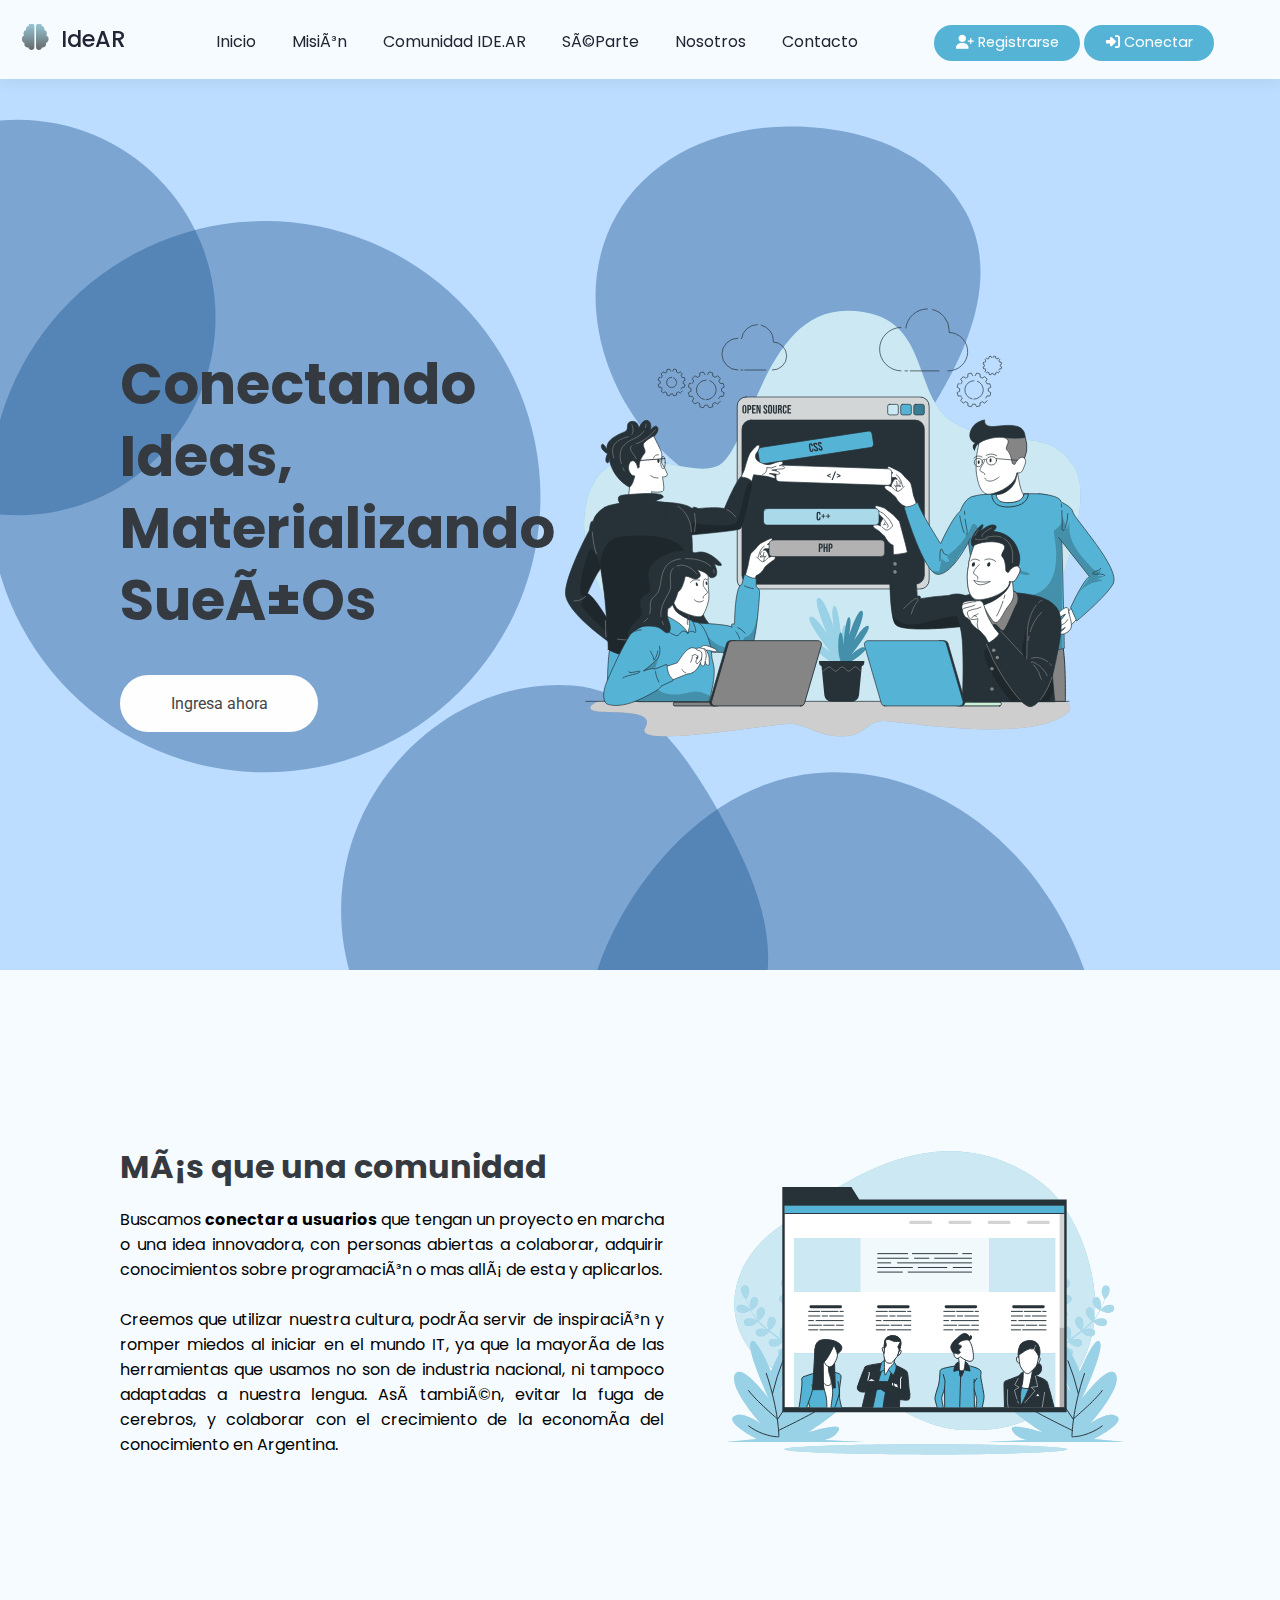
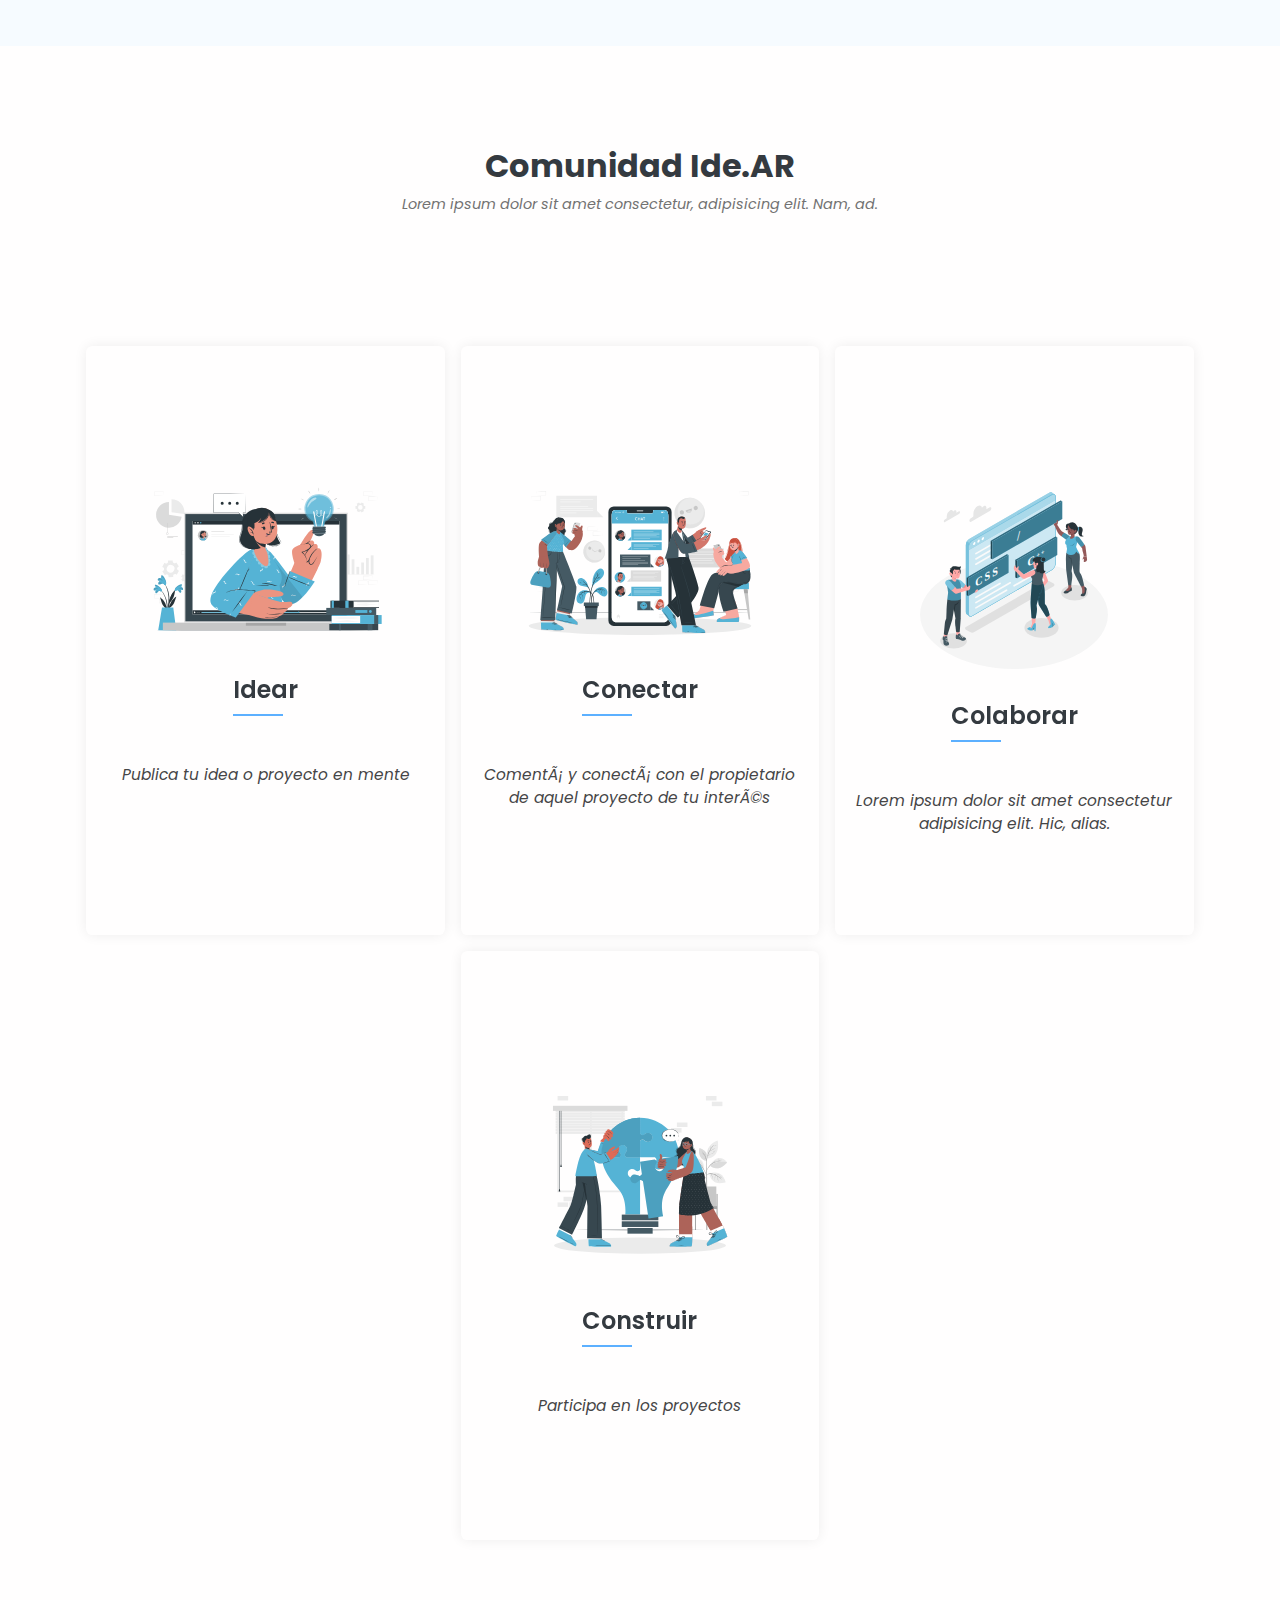
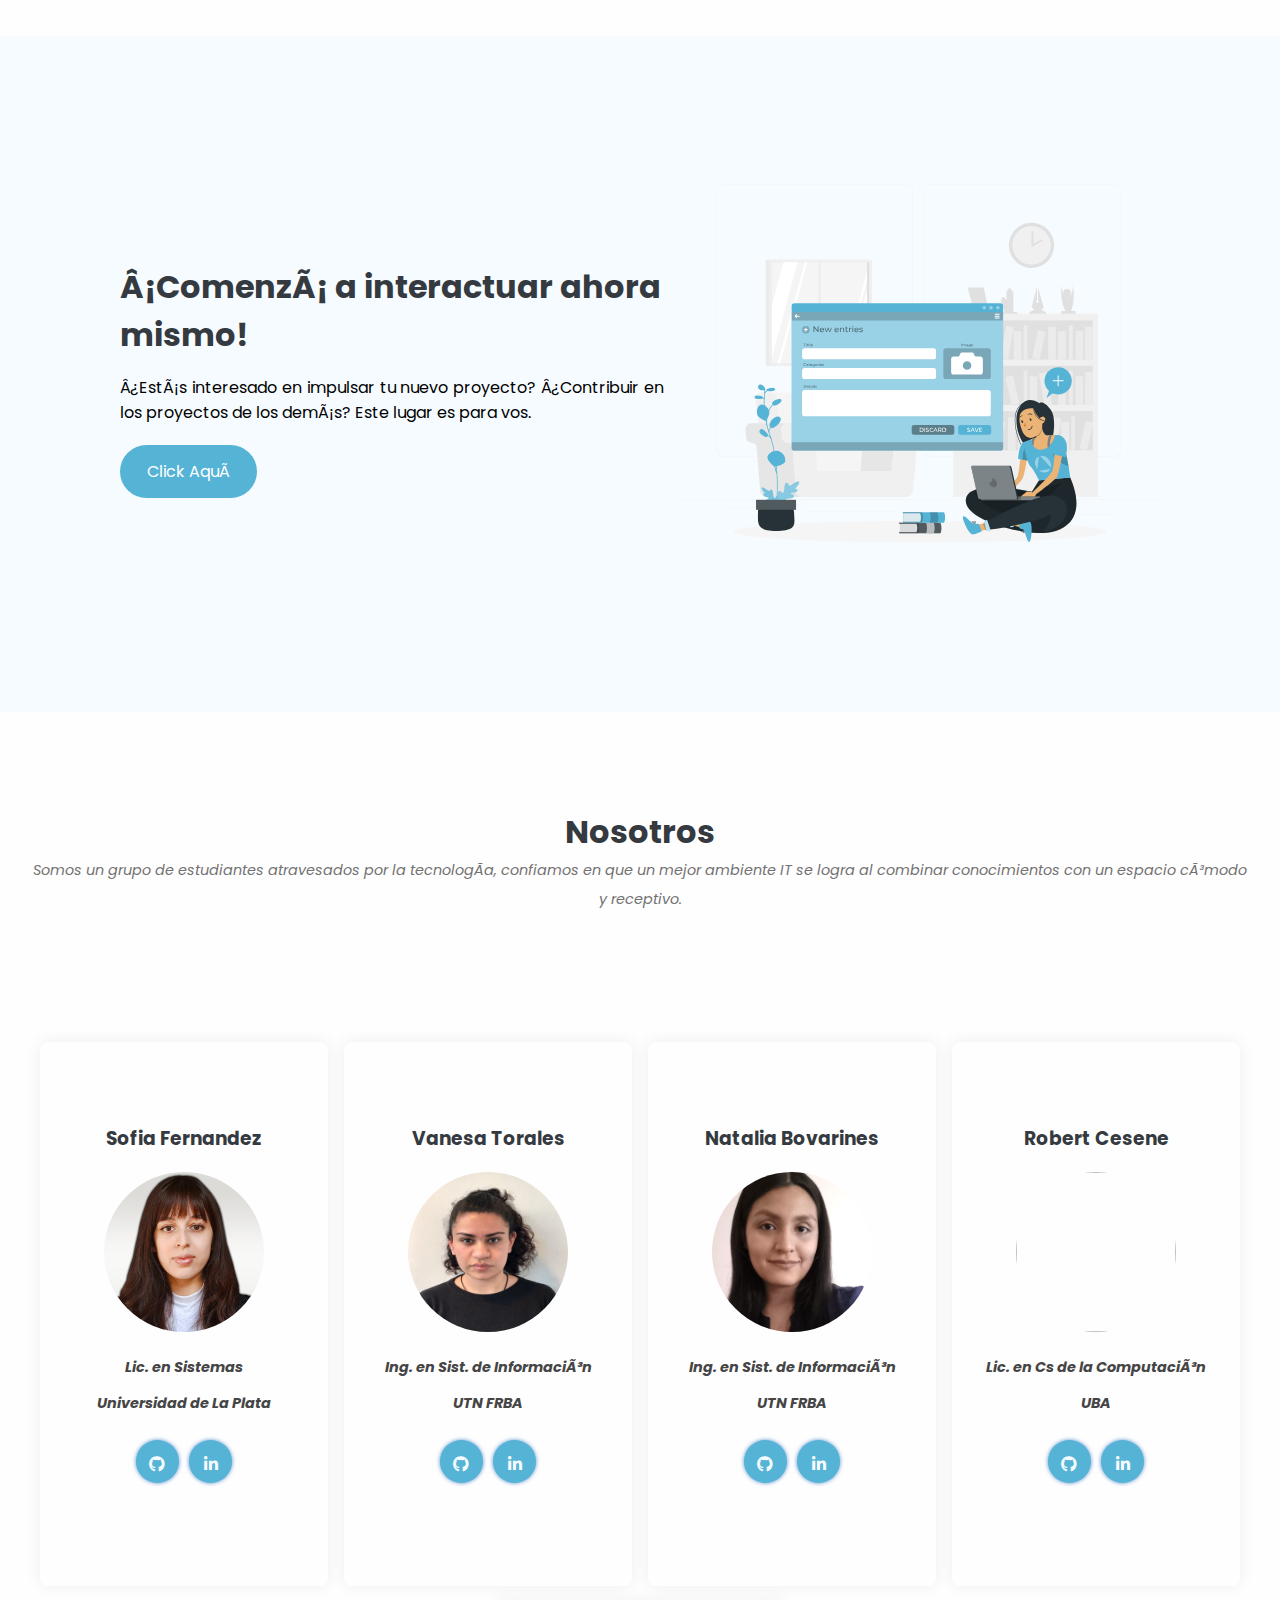
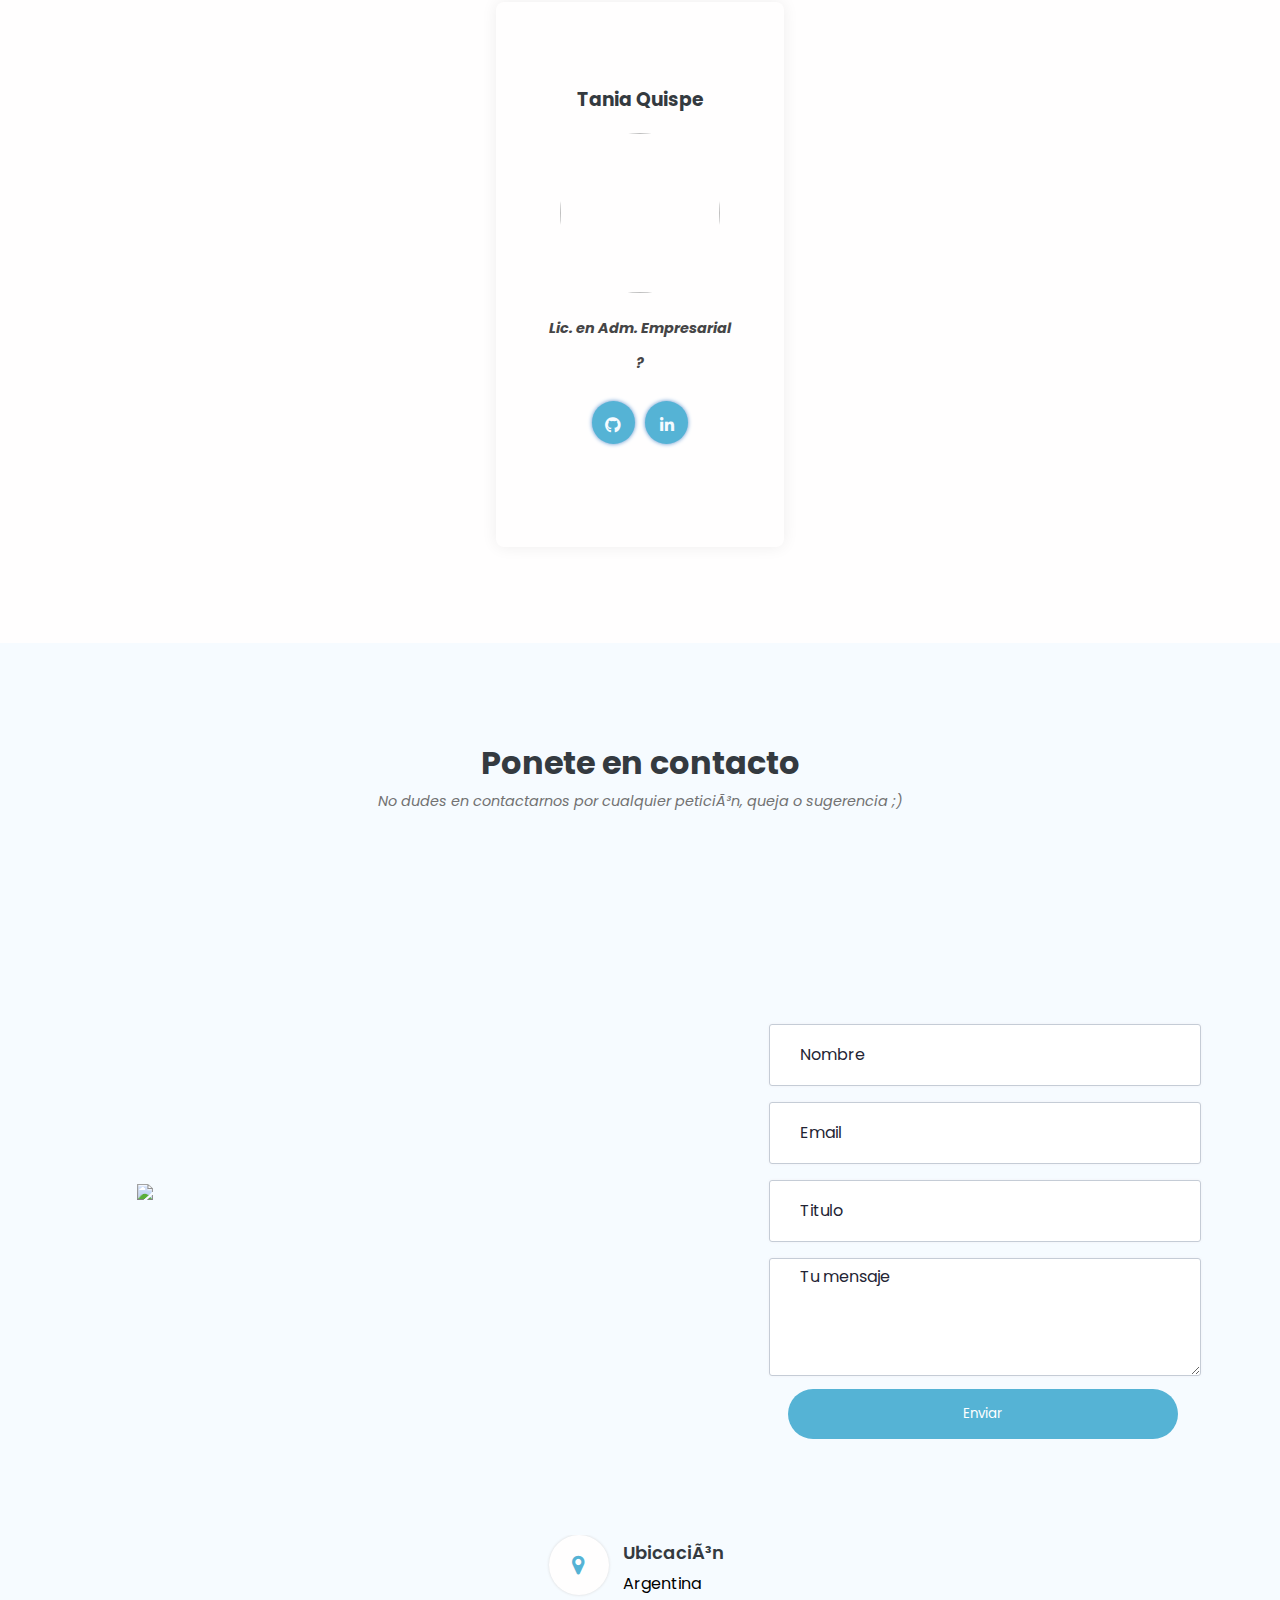
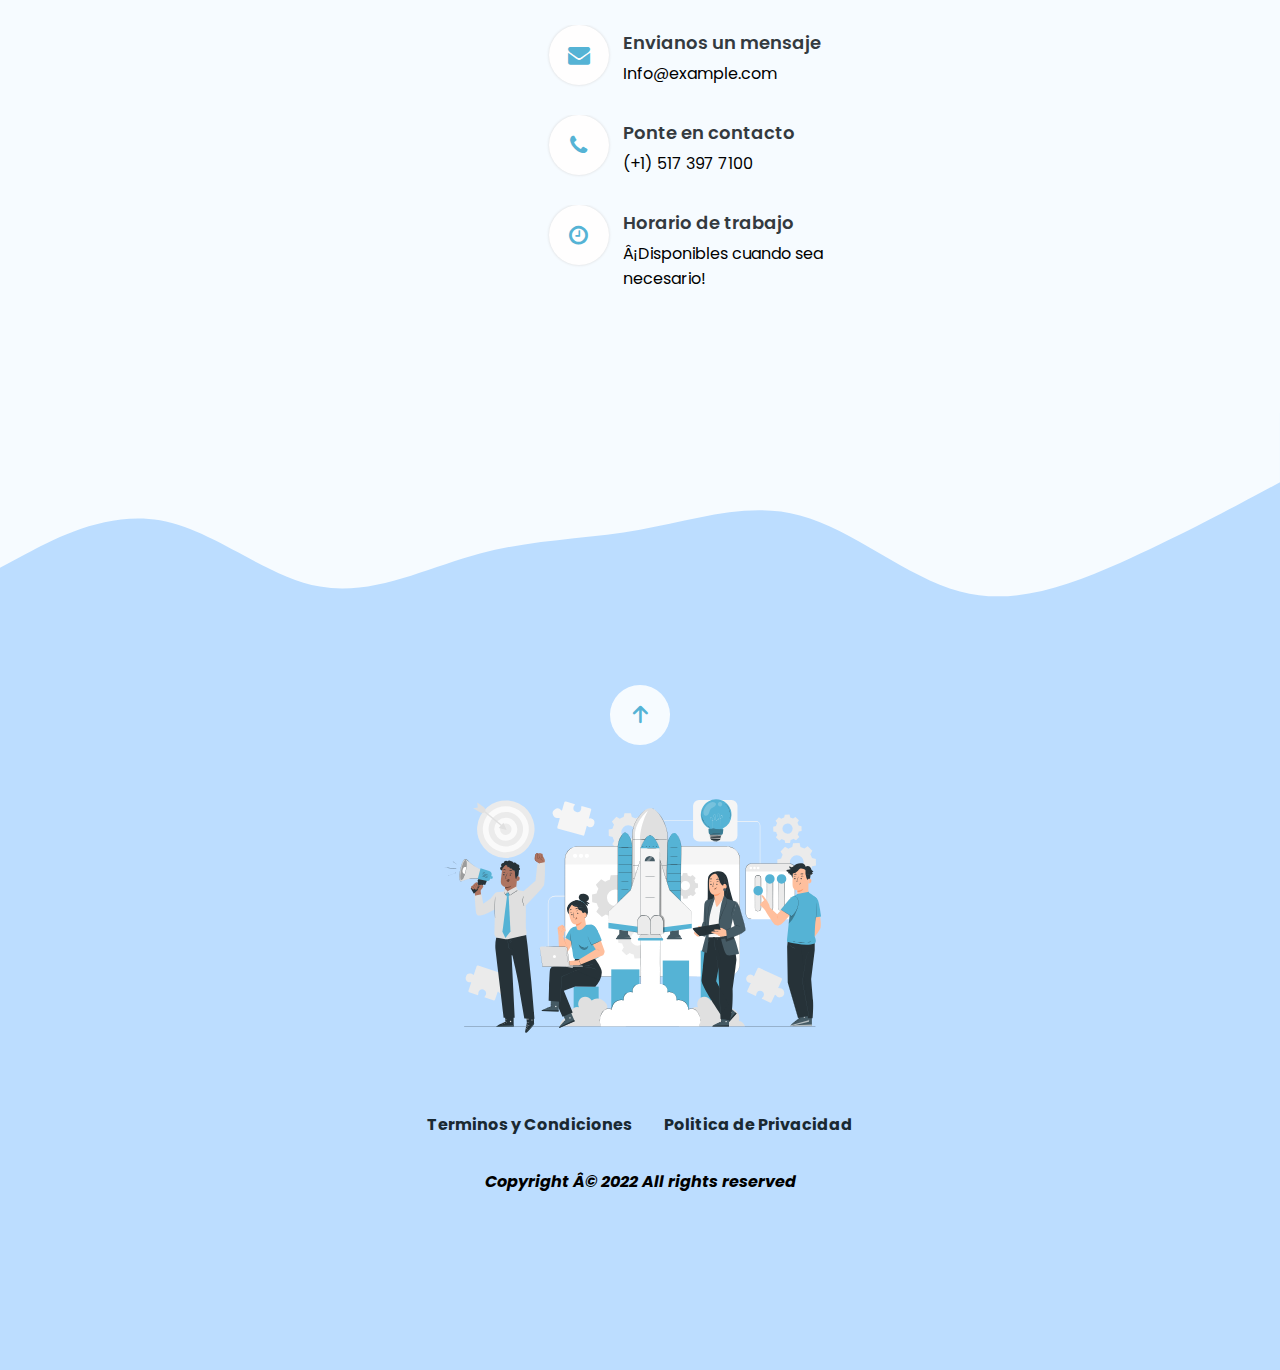
==== commit 56f413ce: "se pusieron rutas relativas" ====
--- a/index.html
+++ b/index.html
@@ -7,9 +7,9 @@
     <link rel="stylesheet" href="https://cdnjs.cloudflare.com/ajax/libs/font-awesome/4.7.0/css/font-awesome.min.css">
     <link rel="stylesheet" href="https://use.fontawesome.com/releases/v5.5.0/css/all.css" integrity="sha384-B4dIYHKNBt8Bc12p+WXckhzcICo0wtJAoU8YZTY5qE0Id1GSseTk6S+L3BlXeVIU" crossorigin="anonymous">
     <link rel="stylesheet" href="https://cdnjs.cloudflare.com/ajax/libs/font-awesome/6.1.2/css/all.min.css">
-    <link rel="stylesheet" href="/css/styles.css">
+    <link rel="stylesheet" href="./css/styles.css">
     <script src="https://code.jquery.com/jquery-3.6.1.min.js"></script>
-    <script src="/scripts/scripts.js"></script>
+    <script src="./scripts/scripts.js"></script>
     <link rel="preconnect" href="https://fonts.googleapis.com">
 
     <link href="https://maxcdn.bootstrapcdn.com/font-awesome/4.7.0/css/font-awesome.min.css" rel="stylesheet" />
@@ -293,7 +293,7 @@
 
         <div class="infoFooter">
             <section class="infoF">
-                <img src="img/footer.svg">
+                <img src="./img/footer.svg">
             </section>
         </div>
         <p>
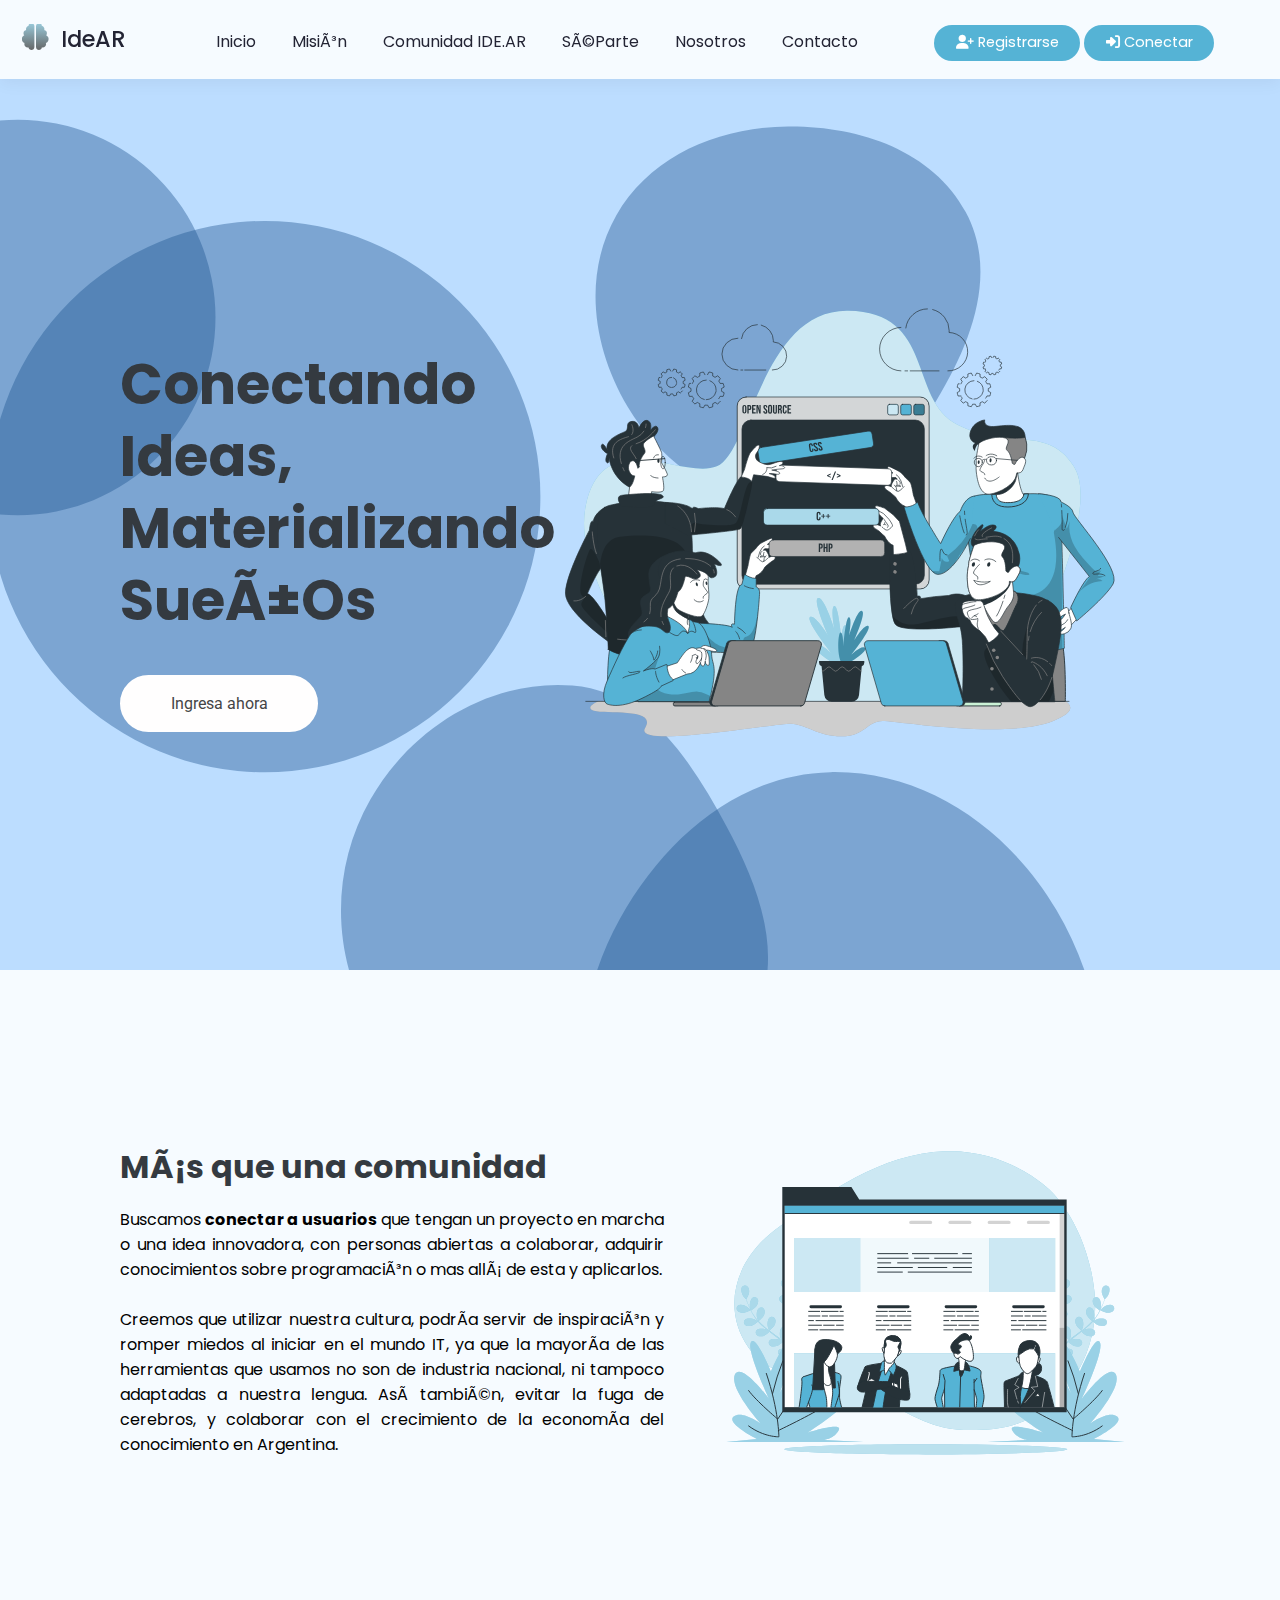
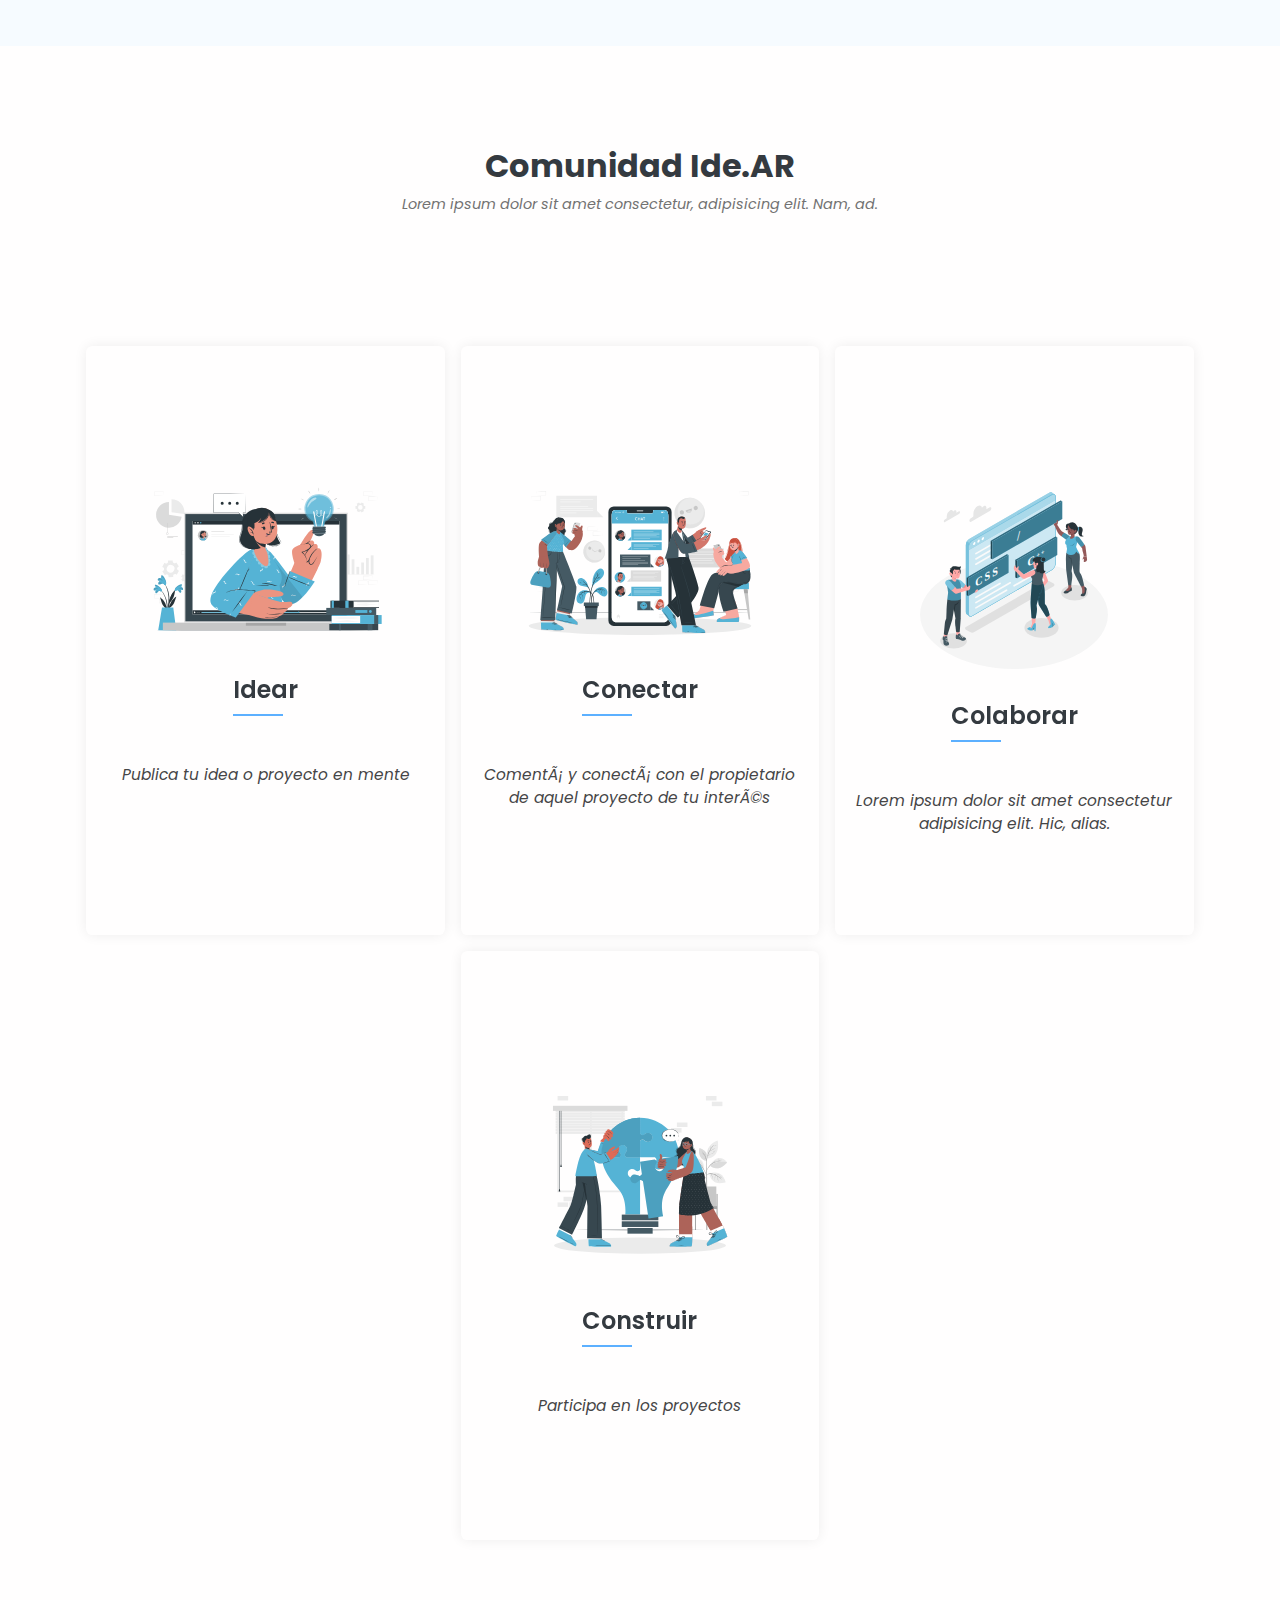
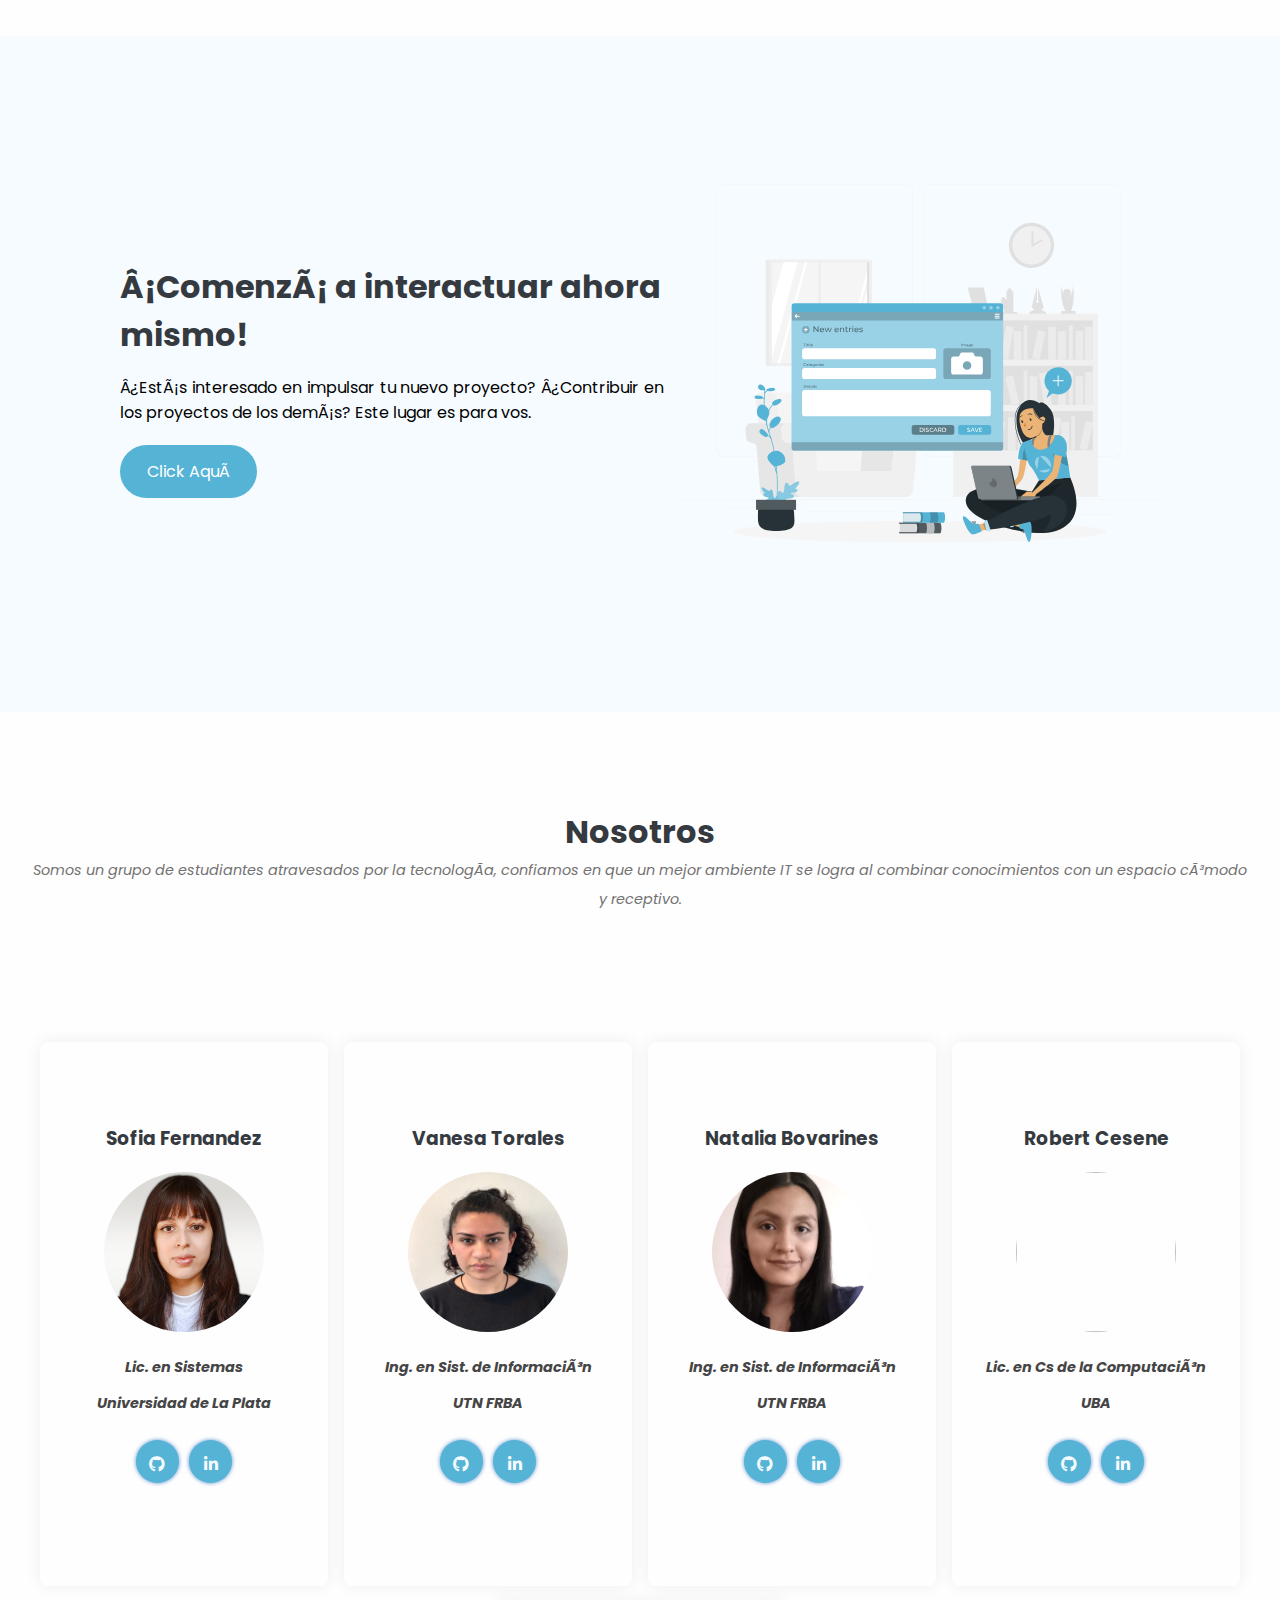
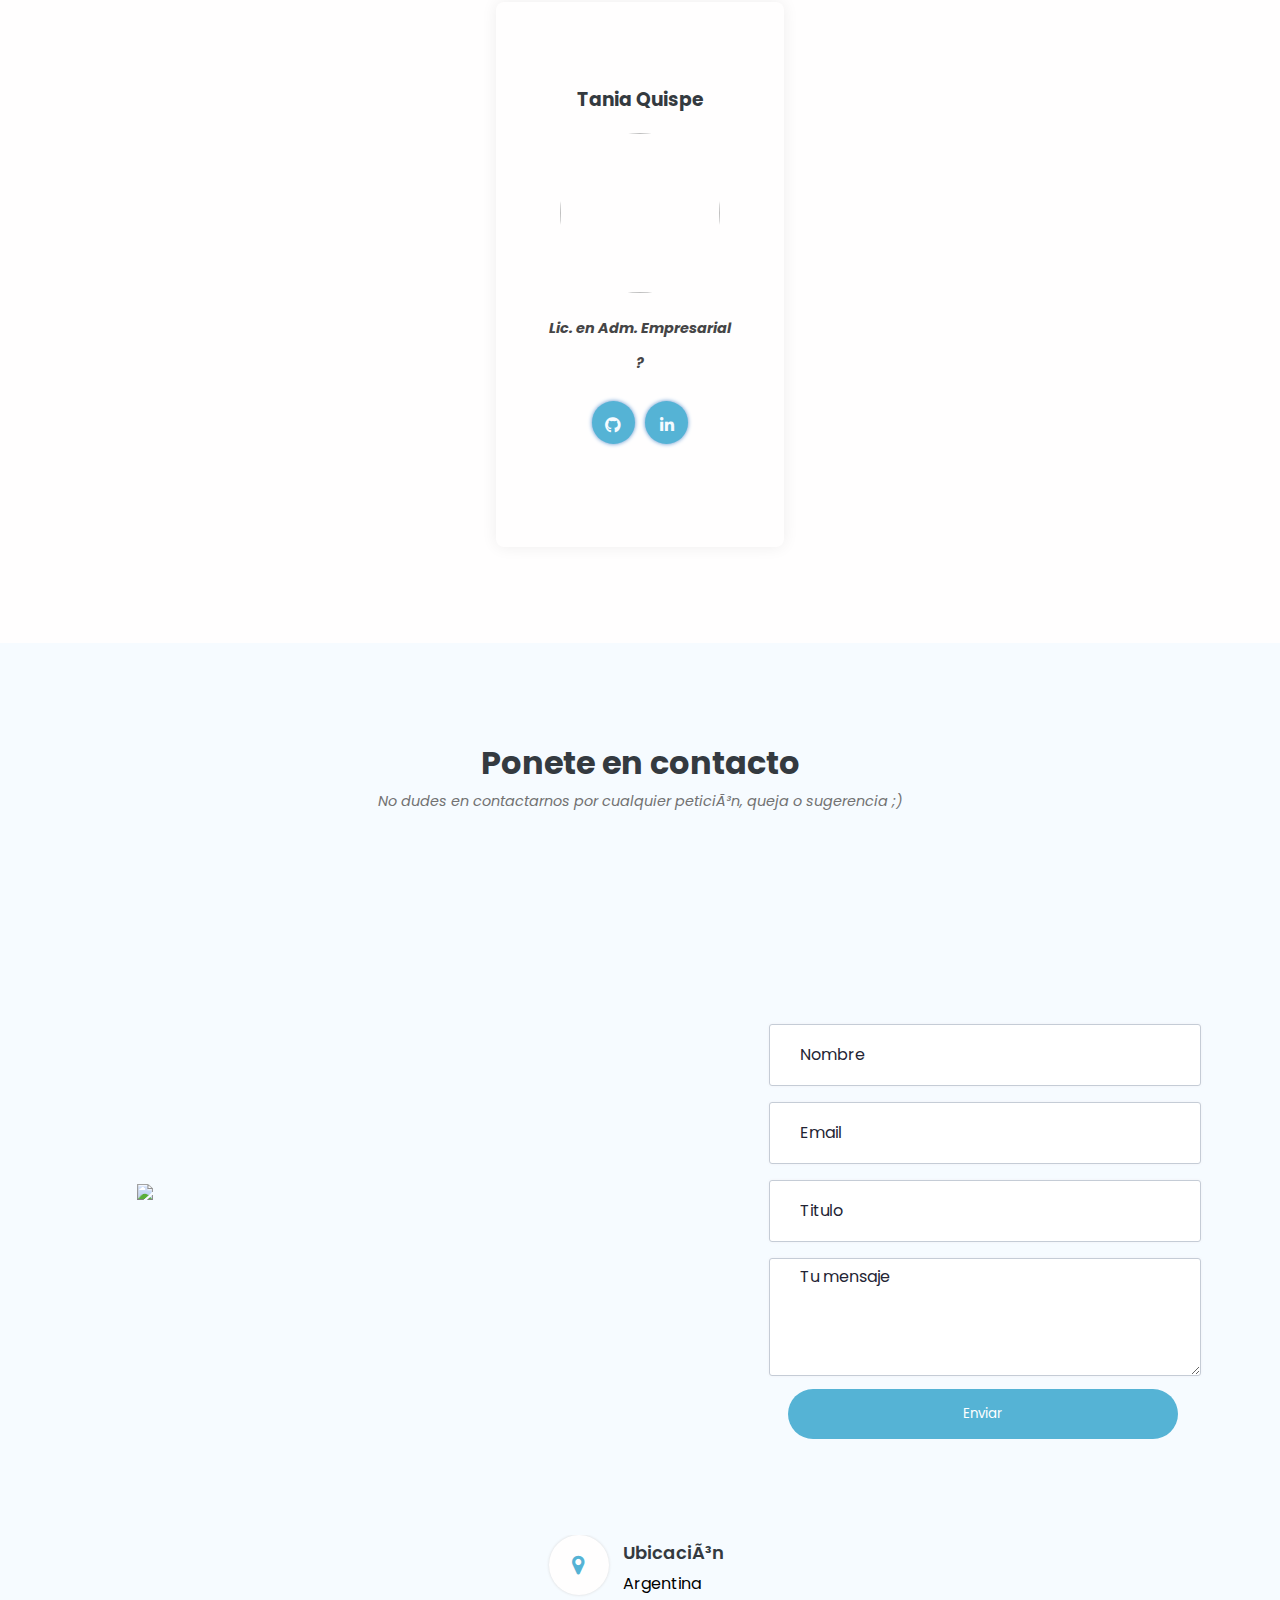
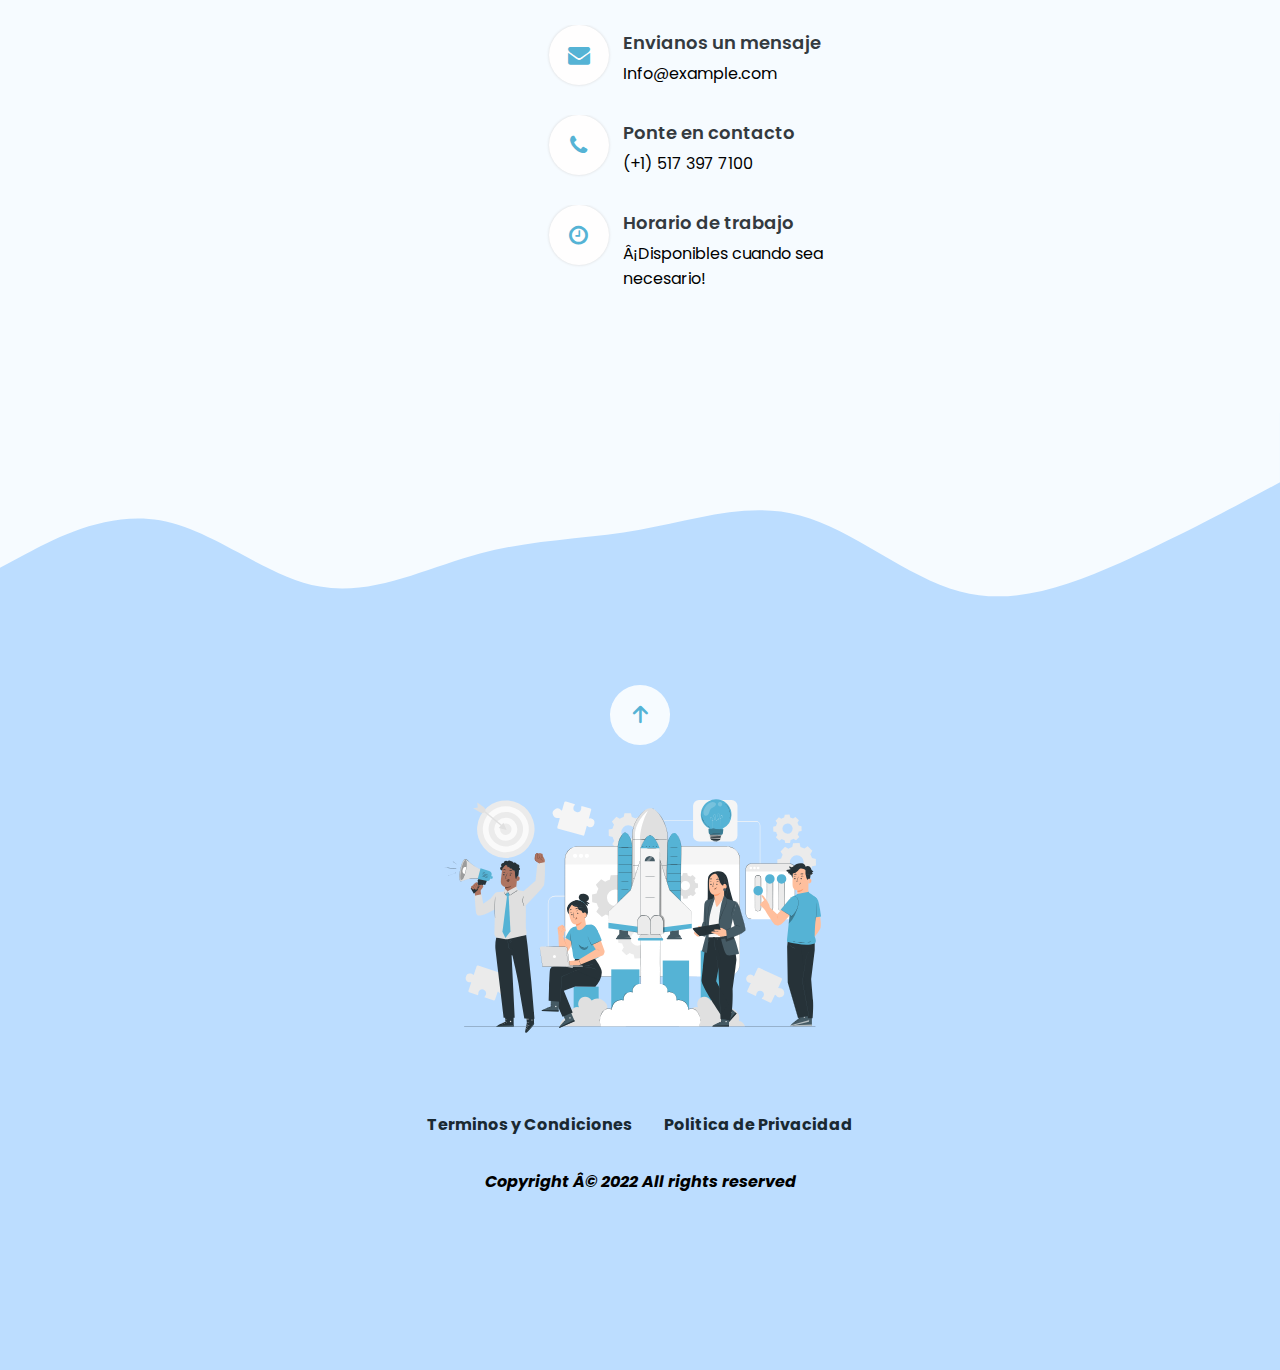
==== commit 8546cee9: "cambios" ====
--- a/index.html
+++ b/index.html
@@ -37,7 +37,7 @@
             <h1 id="#">Conectando ideas, materializando sueños</h1>
             <a href="">Ingresa ahora</a>
         </div>
-        <img src="/img/mainImage.svg">
+        <img src="./img/mainImage.svg">
     </header>
     <main>
         <section class="mainContainer" id="sobreNosotros">
@@ -50,7 +50,7 @@
                     </p>
                 </section>
                 <section class="aboutTeam">
-                    <img src="/img/About us.svg" alt="" class="aboutImg">
+                    <img src="./img/About us.svg" alt="" class="aboutImg">
                 </section>
             </section>
         </section>
@@ -66,7 +66,7 @@
             </div>
             <section class="items">
                 <section class="roadMap">
-                    <img src="/img/idear.svg" alt="">
+                    <img src="./img/idear.svg" alt="">
                     <h3>Idear</h3>
                     <p>
                         Publica tu idea o proyecto en mente
@@ -74,7 +74,7 @@
                 </section>
 
                 <section class="roadMap">
-                    <img src="/img/connect.svg" alt="">
+                    <img src="./img/connect.svg" alt="">
                     <h3>Conectar</h3>
                     <p>
                         Comentá y conectá con el propietario de aquel proyecto de tu interés
@@ -82,7 +82,7 @@
                 </section>
 
                 <section class="roadMap">
-                    <img src="/img/colaborate.svg" alt="">
+                    <img src="./img/colaborate.svg" alt="">
                     <h3>Colaborar</h3>
                     <p>
                         Lorem ipsum dolor sit amet consectetur adipisicing elit. Hic, alias.
@@ -90,7 +90,7 @@
                 </section>
 
                 <section class="roadMap">
-                    <img src="/img/build.svg" alt="">
+                    <img src="./img/build.svg" alt="">
                     <h3>Construir</h3>
                     <p>
                         Participa en los proyectos
@@ -110,7 +110,7 @@
                     <a href="register.html" class="btn-contact-bg">Click aquí</a>
                 </section>
                 <section class="aboutTeam">
-                    <img src="/img/entry.svg" alt="" class="aboutImg">
+                    <img src="./img/entry.svg" alt="" class="aboutImg">
                 </section>
             </section>
         </section>
@@ -128,7 +128,7 @@
                 <! TARJETA NOSOTROS>
                 <section class="aboutUs">
                     <h3>Sofia Fernandez</h3>
-                    <img src="img/sofia.jpg">
+                    <img src="./img/sofia.jpg">
                     <br>
                     <p>
                         Lic. en Sistemas
@@ -164,7 +164,7 @@
                 </section>
                 <section class="aboutUs">
                     <h3>Natalia Bovarines</h3>
-                    <img src="img/natalia.jpeg">
+                    <img src="./img/natalia.jpeg">
                     <br>
                     <p>
                         Ing. en Sist. de Información
@@ -231,7 +231,7 @@
                 </span>
             </div>
             <section class="items">
-            <img src="/img/contact.svg" class="contactImg">
+            <img src="./img/contact.svg" class="contactImg">
                 <div class="col-lg-7">	
                     <div class="contact">
                         <form class="form" name="enq" method="post" action="contact.php" onsubmit="return validation();">
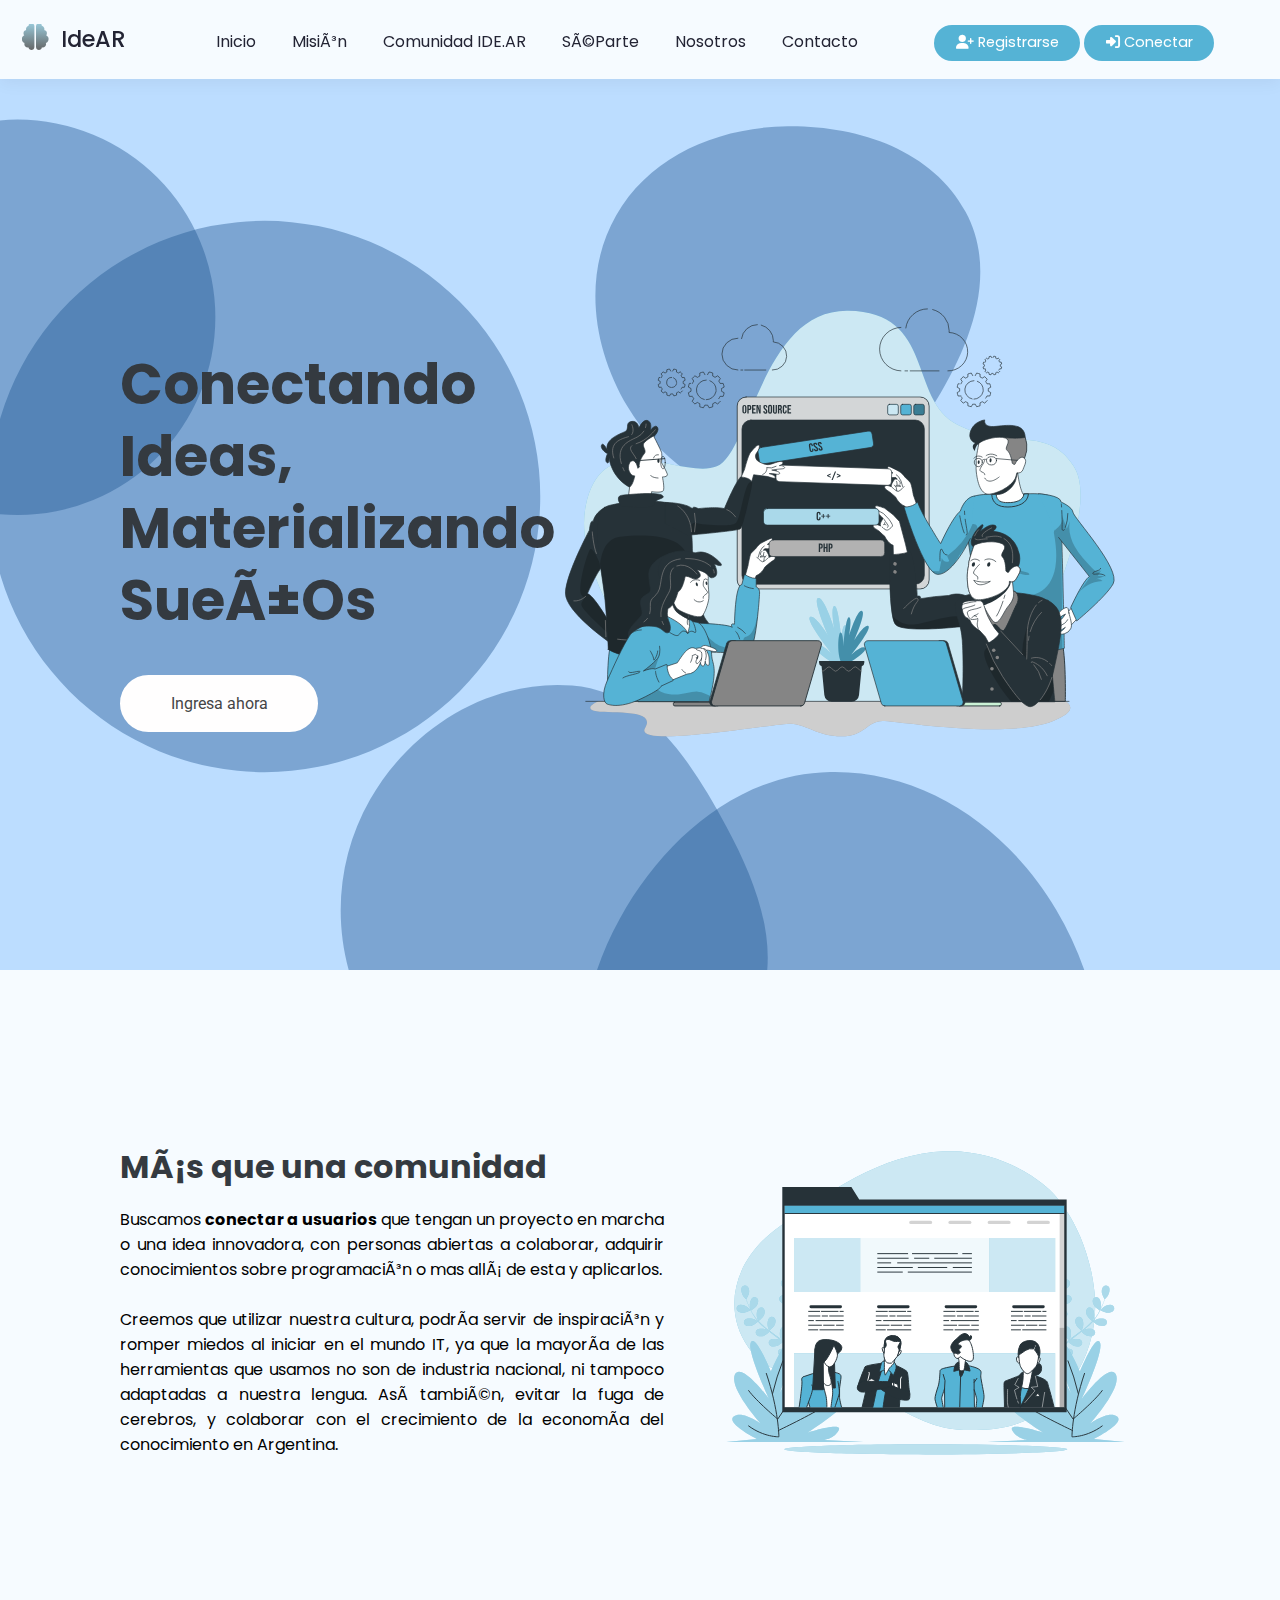
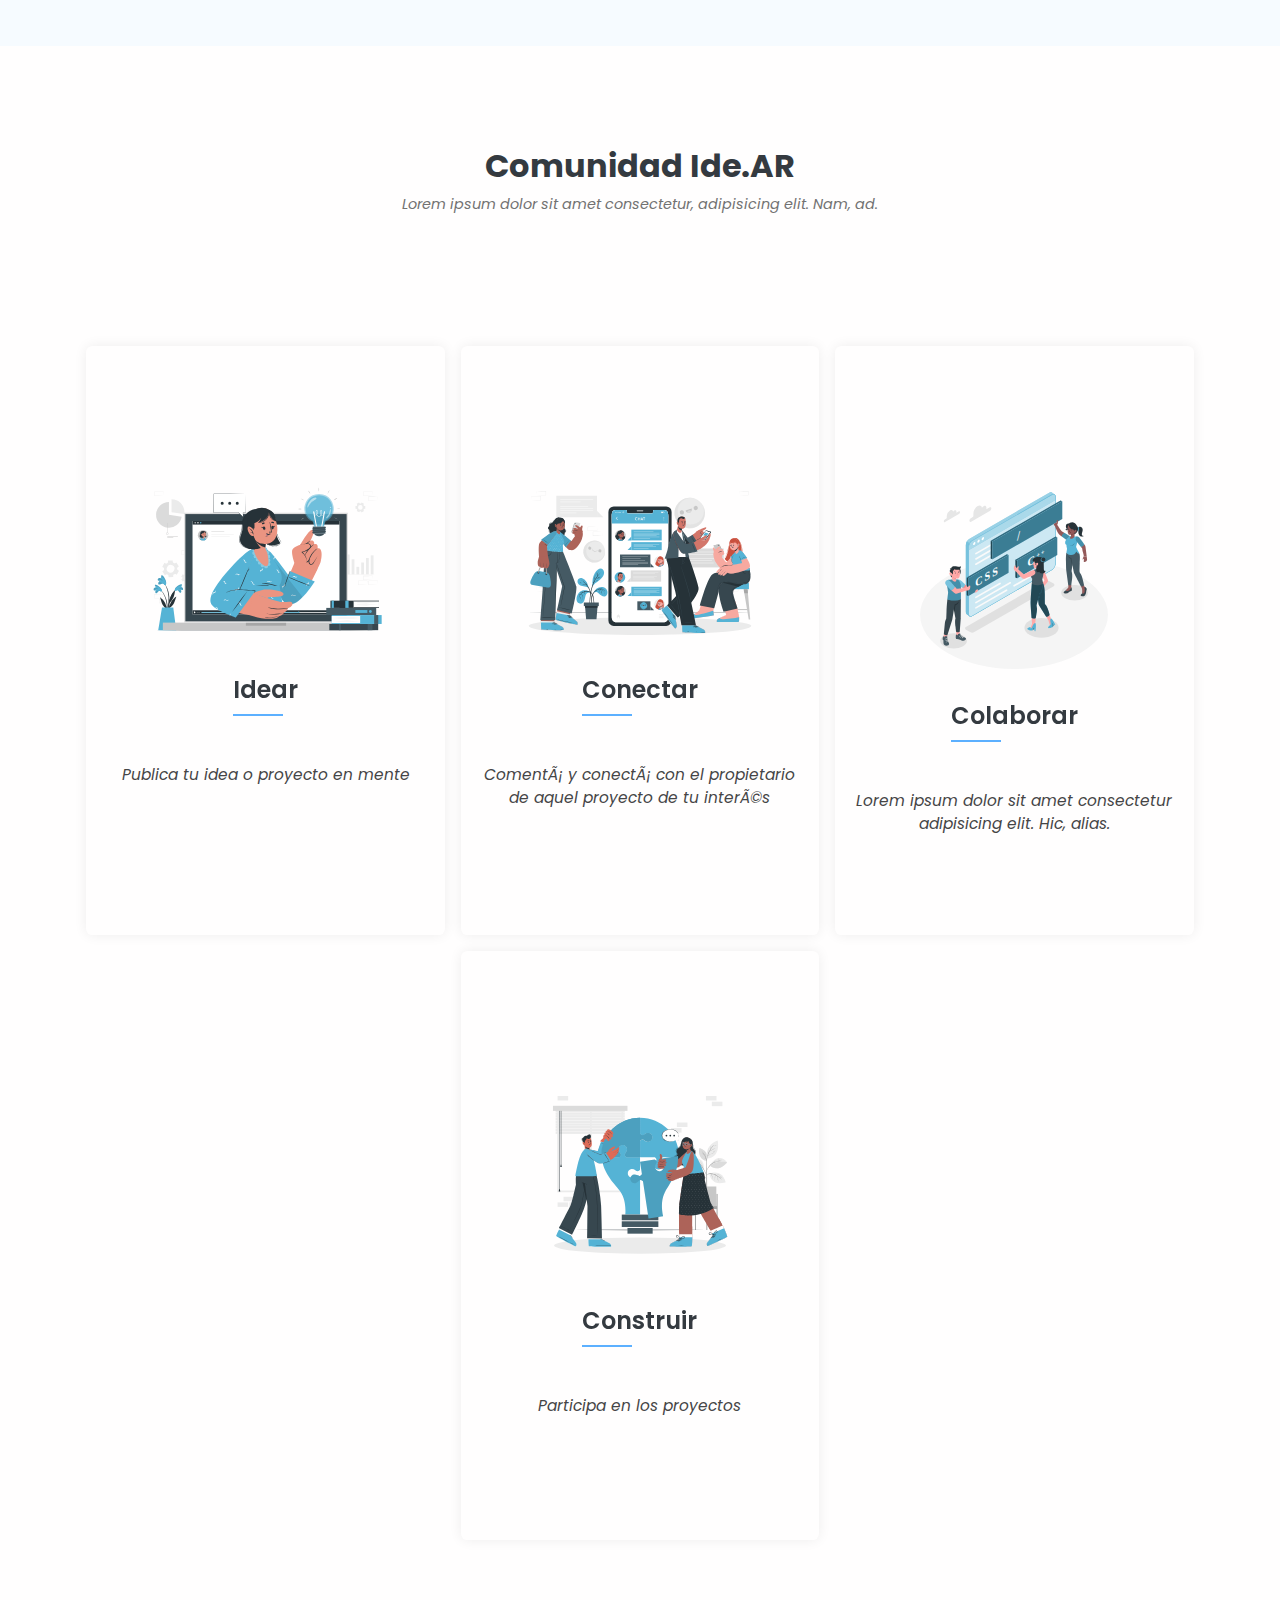
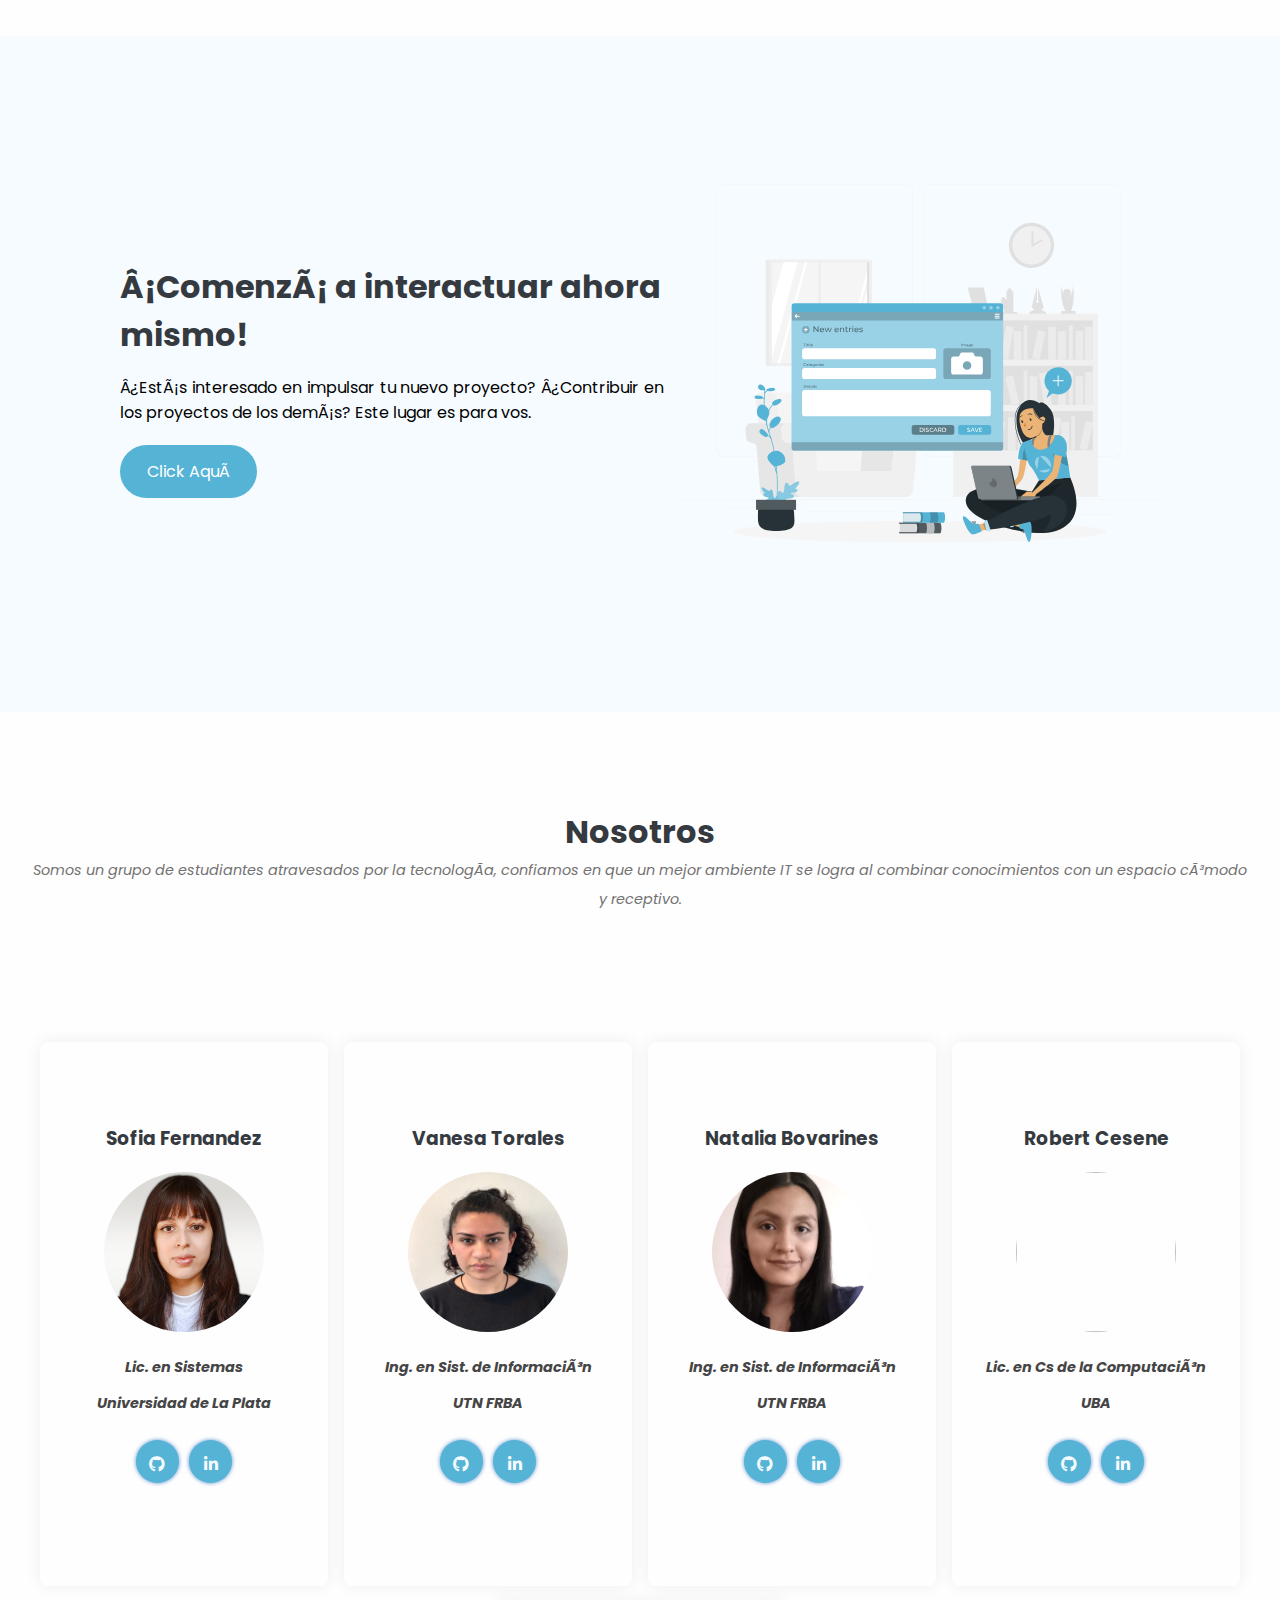
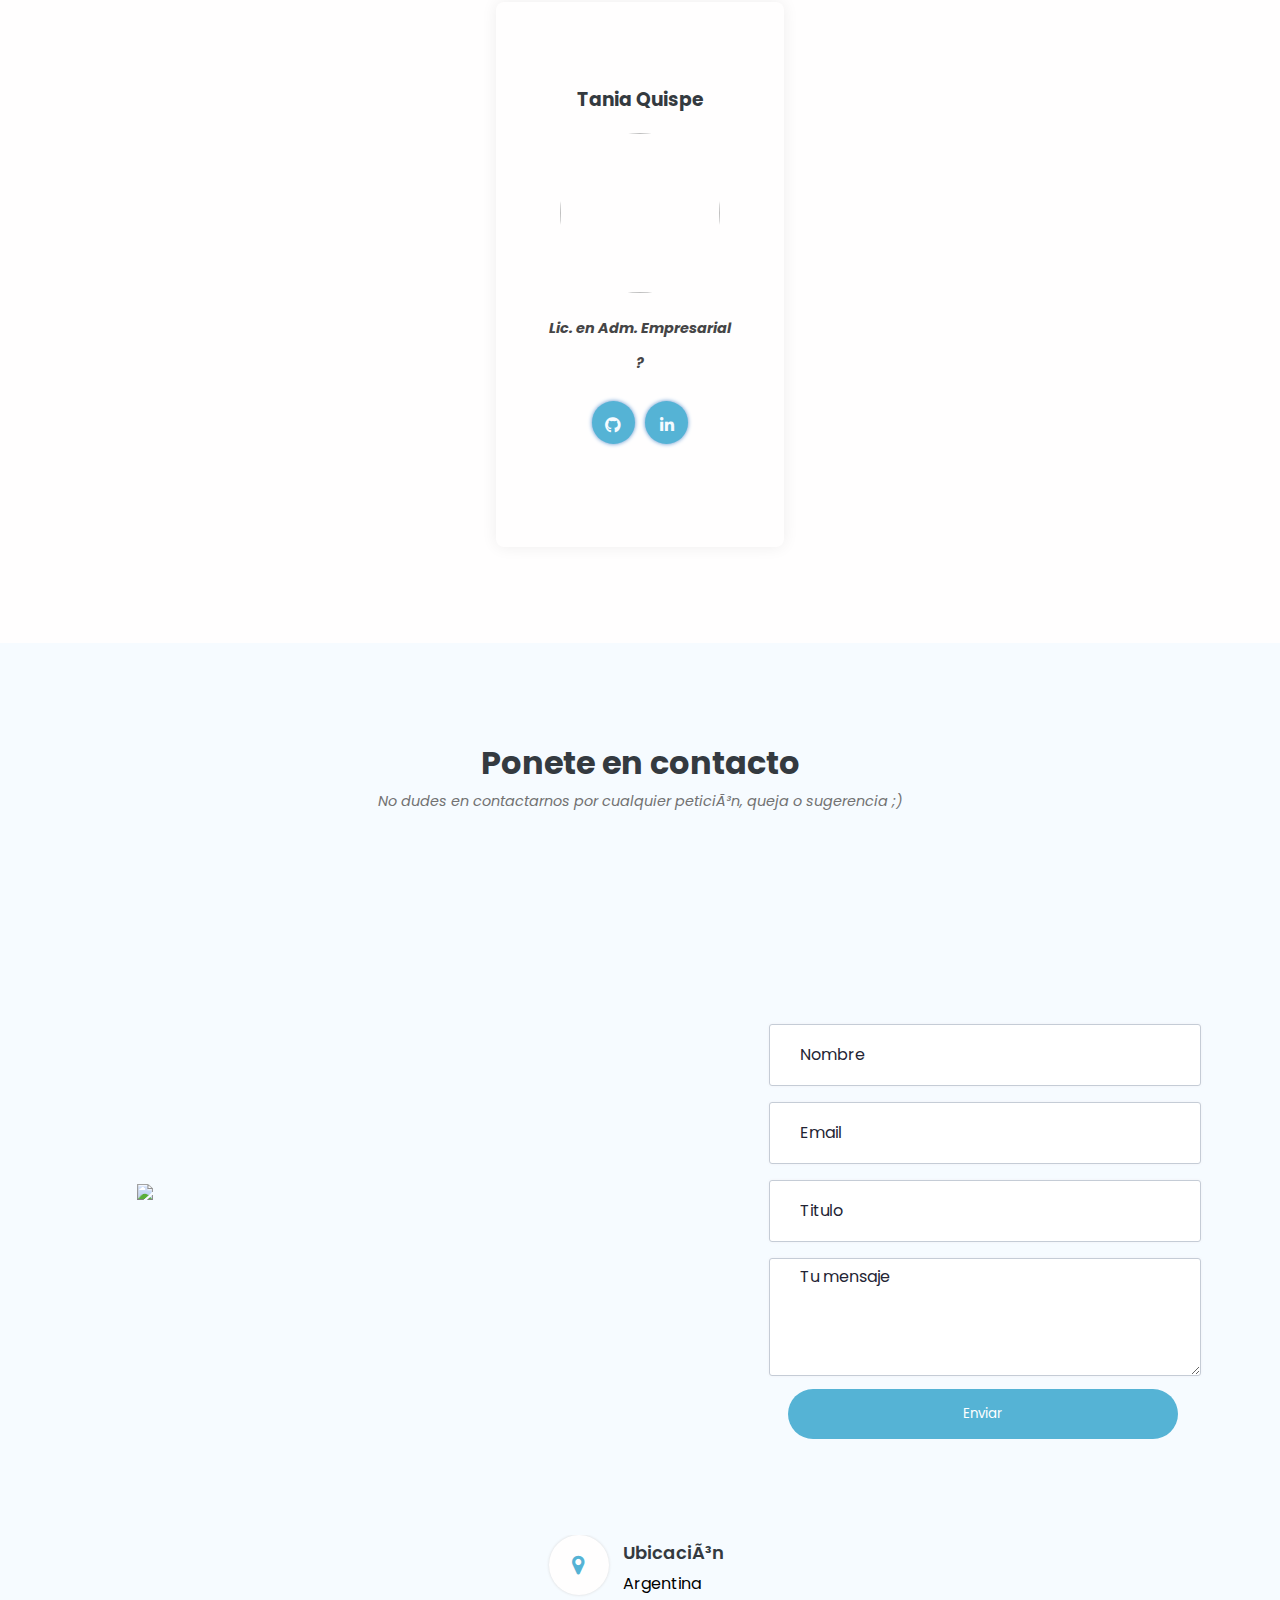
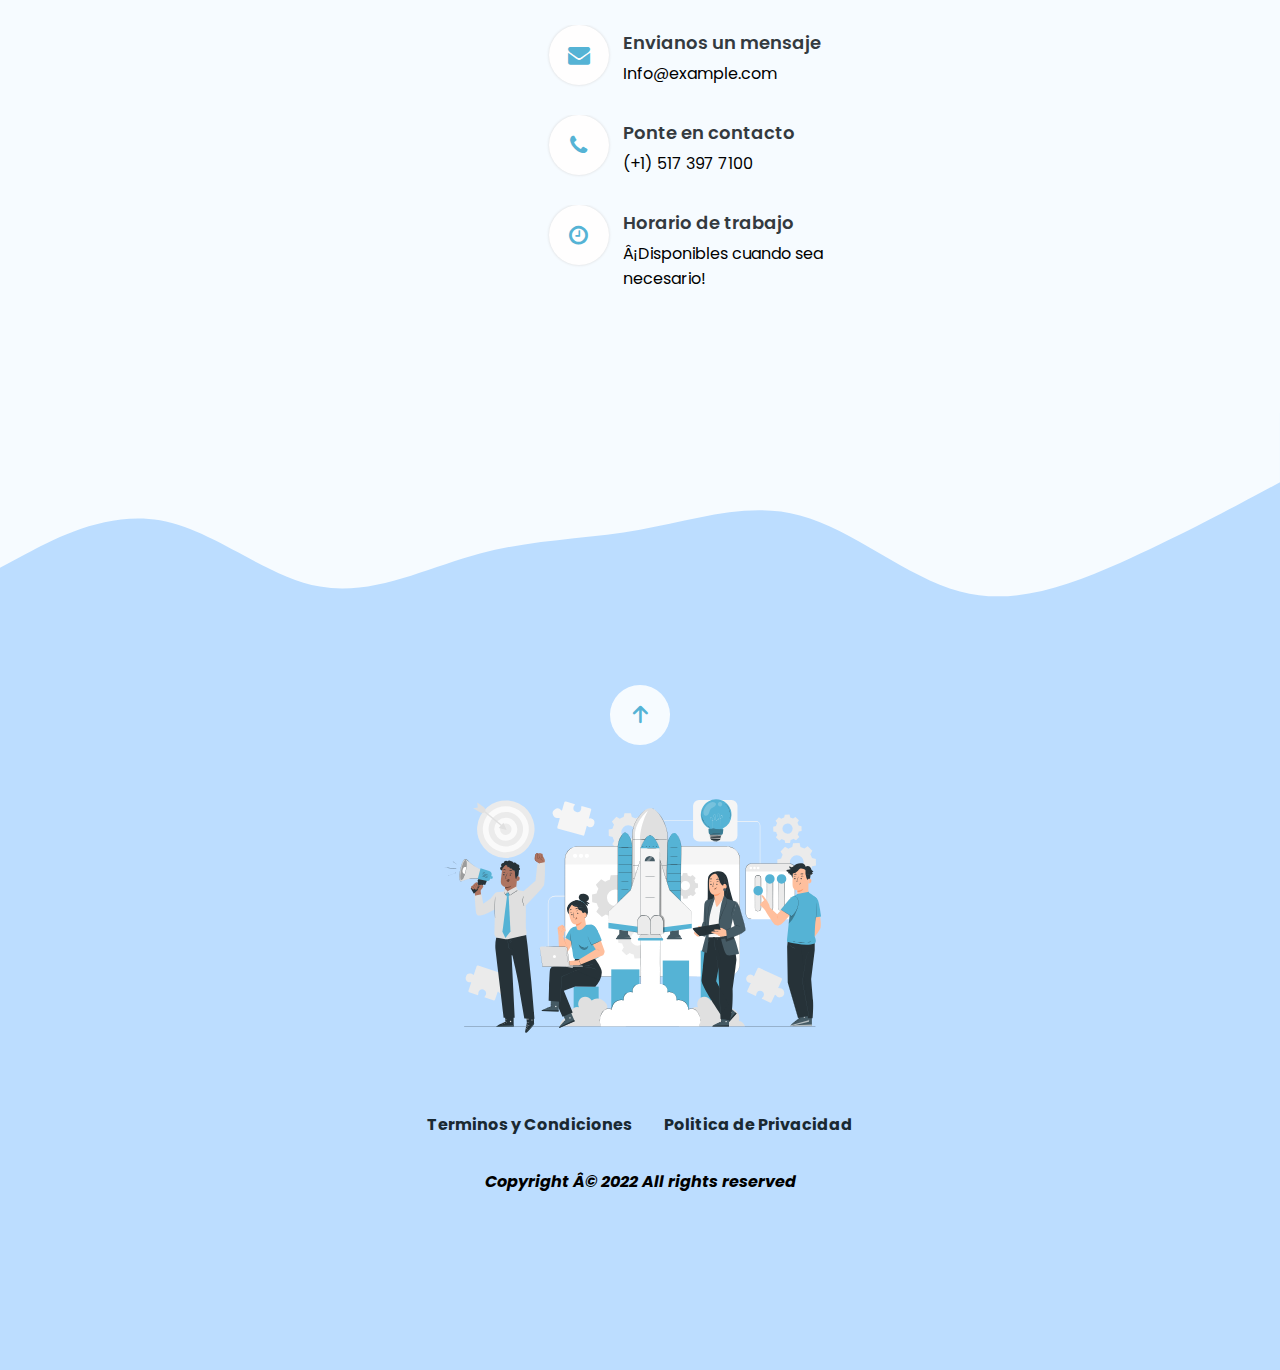
==== commit a0ef04e3: "cambios" ====
--- a/index.html
+++ b/index.html
@@ -4,6 +4,7 @@
     <meta charset=”UTF-8″ />
     <title>Ide.AR</title>
     <meta name="viewport" content="width=device-width, initial-scale=1">
+    <meta http-equiv="Content-Security-Policy" content="upgrade-insecure-requests">
     <link rel="stylesheet" href="https://cdnjs.cloudflare.com/ajax/libs/font-awesome/4.7.0/css/font-awesome.min.css">
     <link rel="stylesheet" href="https://use.fontawesome.com/releases/v5.5.0/css/all.css" integrity="sha384-B4dIYHKNBt8Bc12p+WXckhzcICo0wtJAoU8YZTY5qE0Id1GSseTk6S+L3BlXeVIU" crossorigin="anonymous">
     <link rel="stylesheet" href="https://cdnjs.cloudflare.com/ajax/libs/font-awesome/6.1.2/css/all.min.css">
@@ -147,7 +148,7 @@
                 <! TARJETA NOSOTROS>
                 <section class="aboutUs">
                     <h3>Vanesa Torales</h3>
-                    <img src="img/Vanesa.jpeg">
+                    <img src="./img/Vanesa.jpeg">
                     <br>
                     <p>
                         Ing. en Sist. de Información
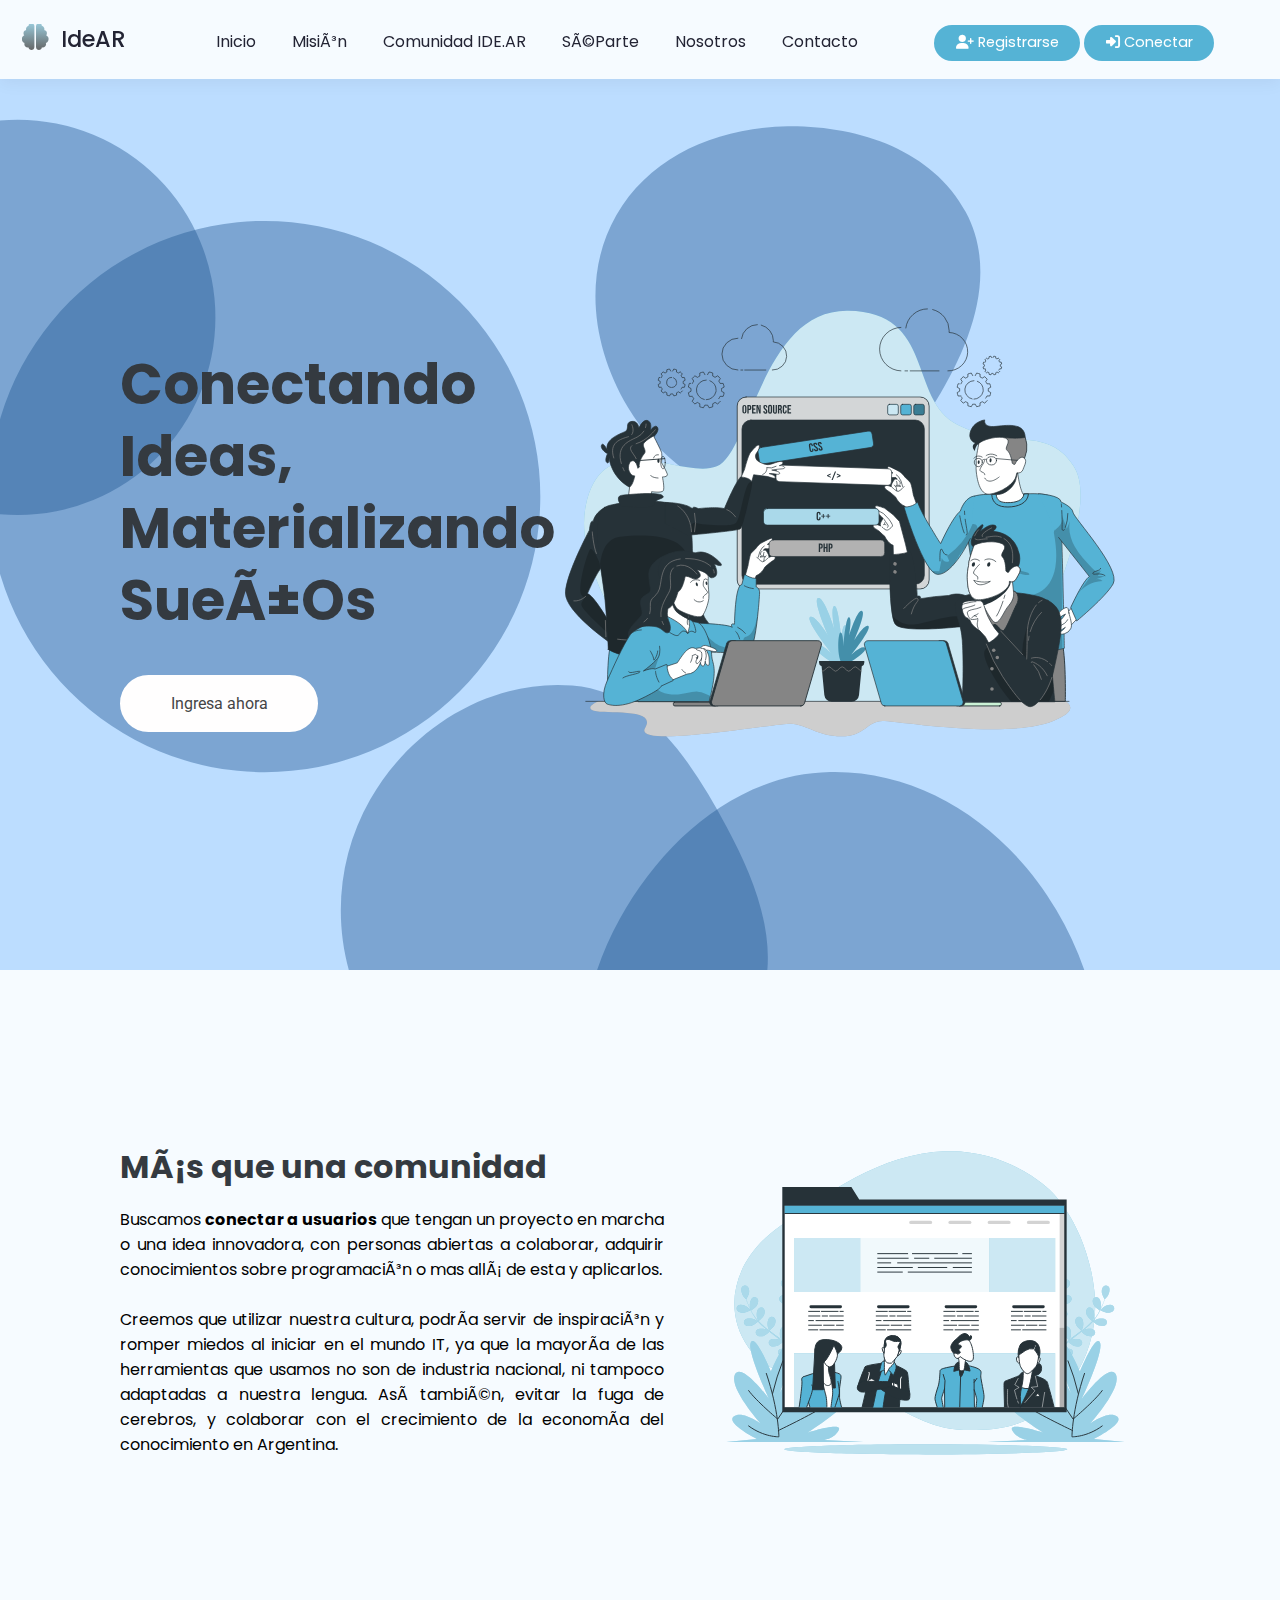
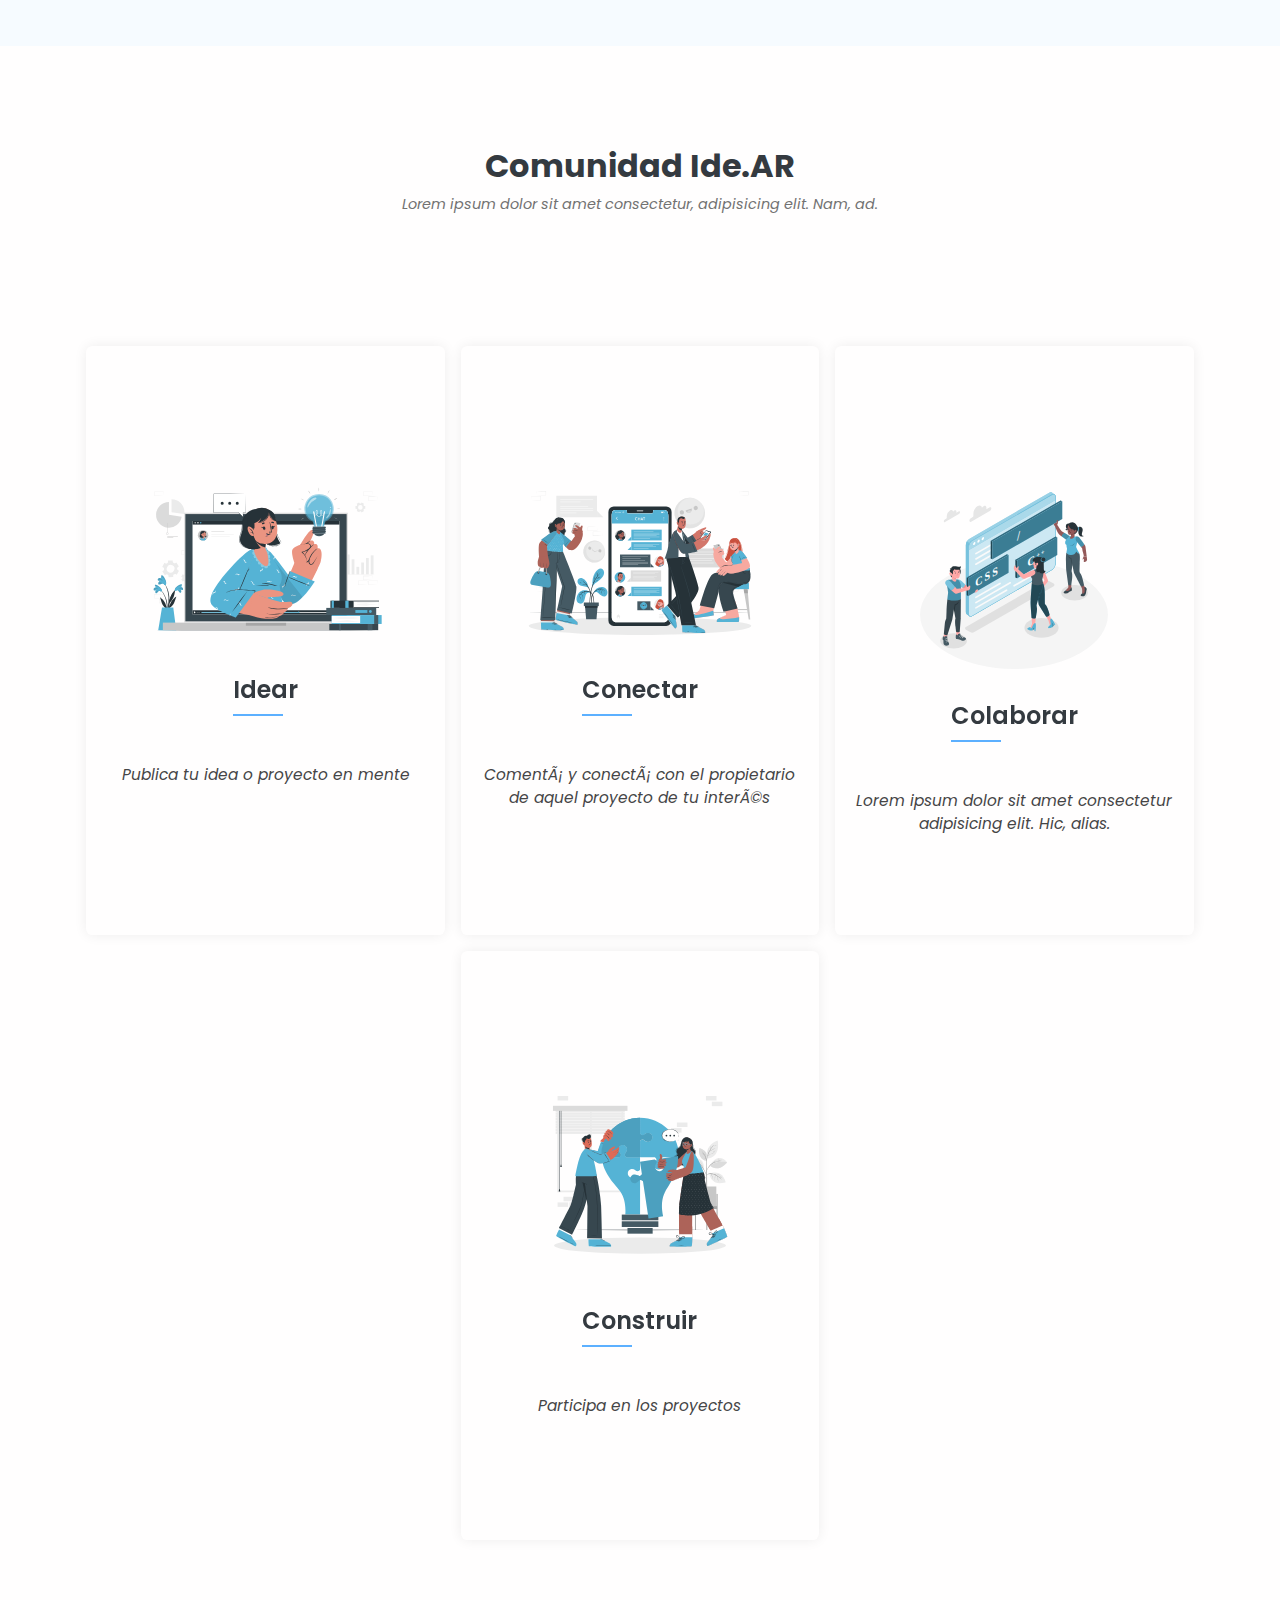
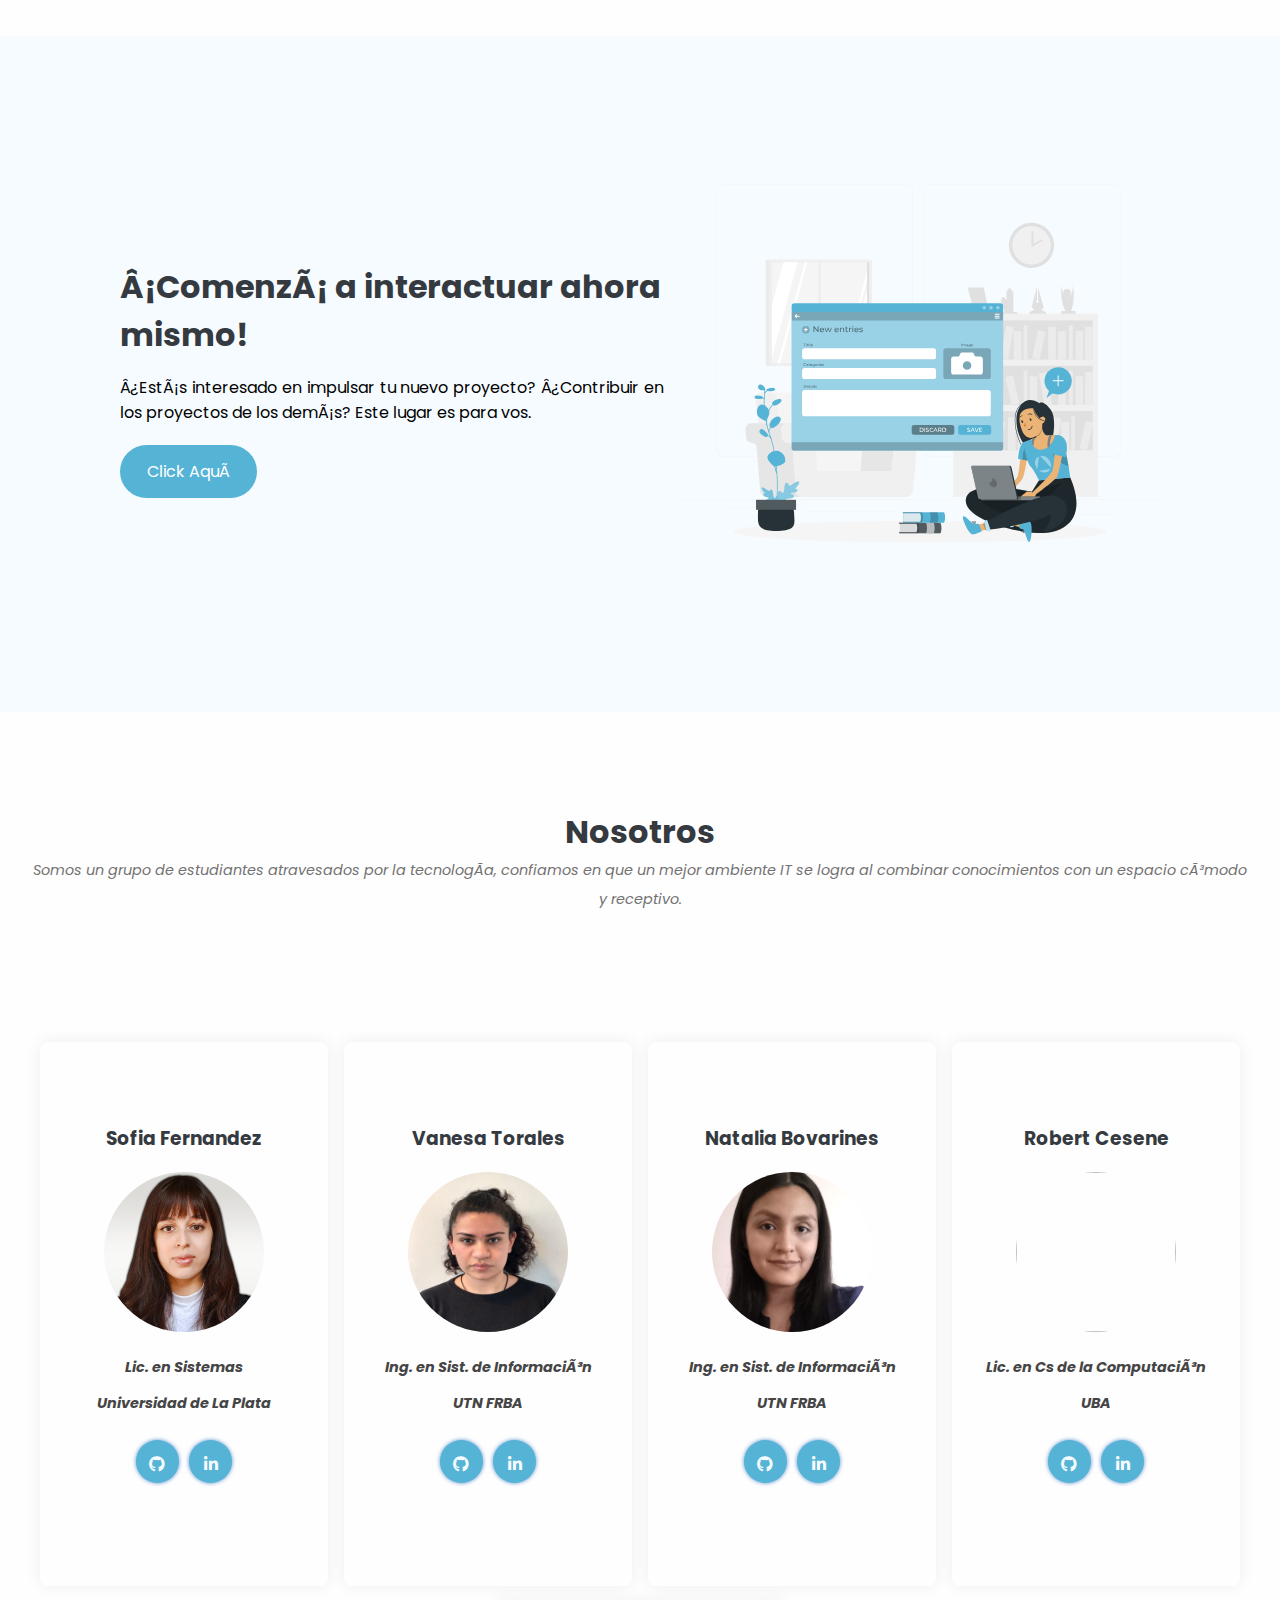
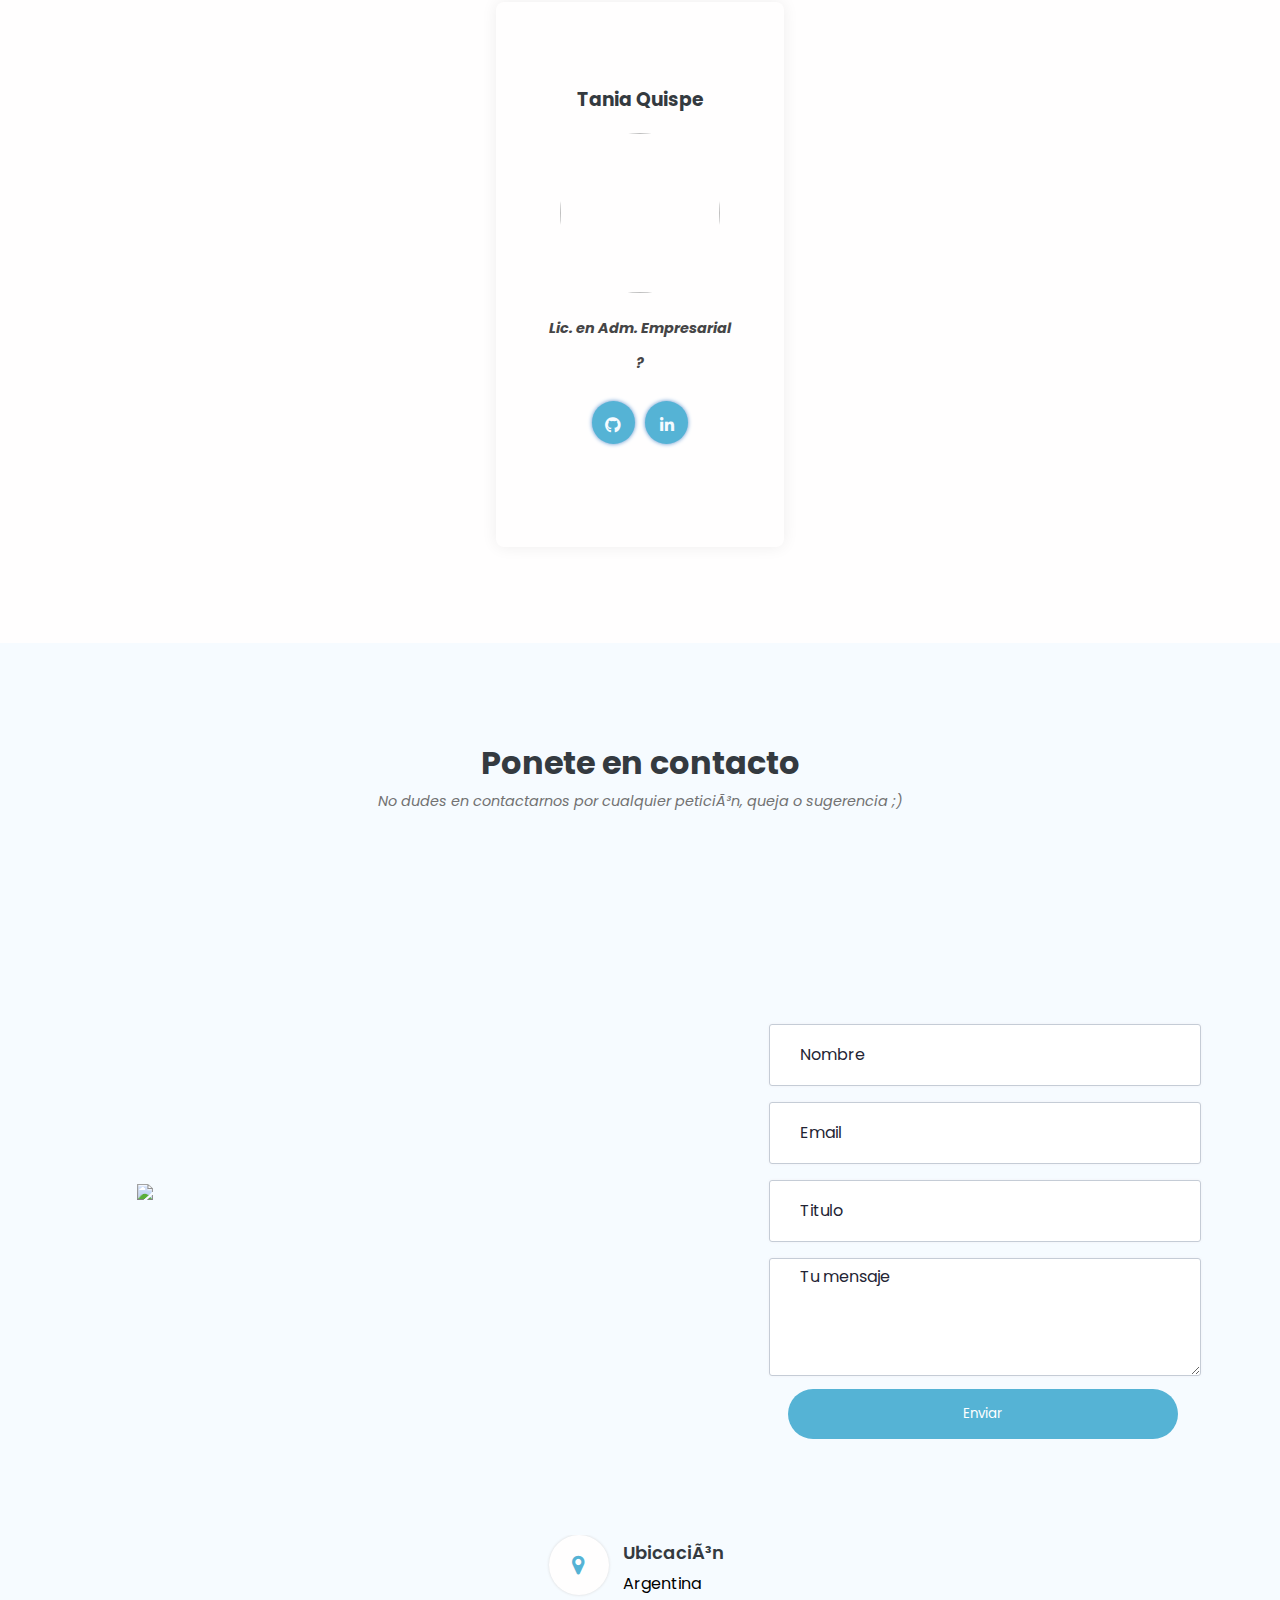
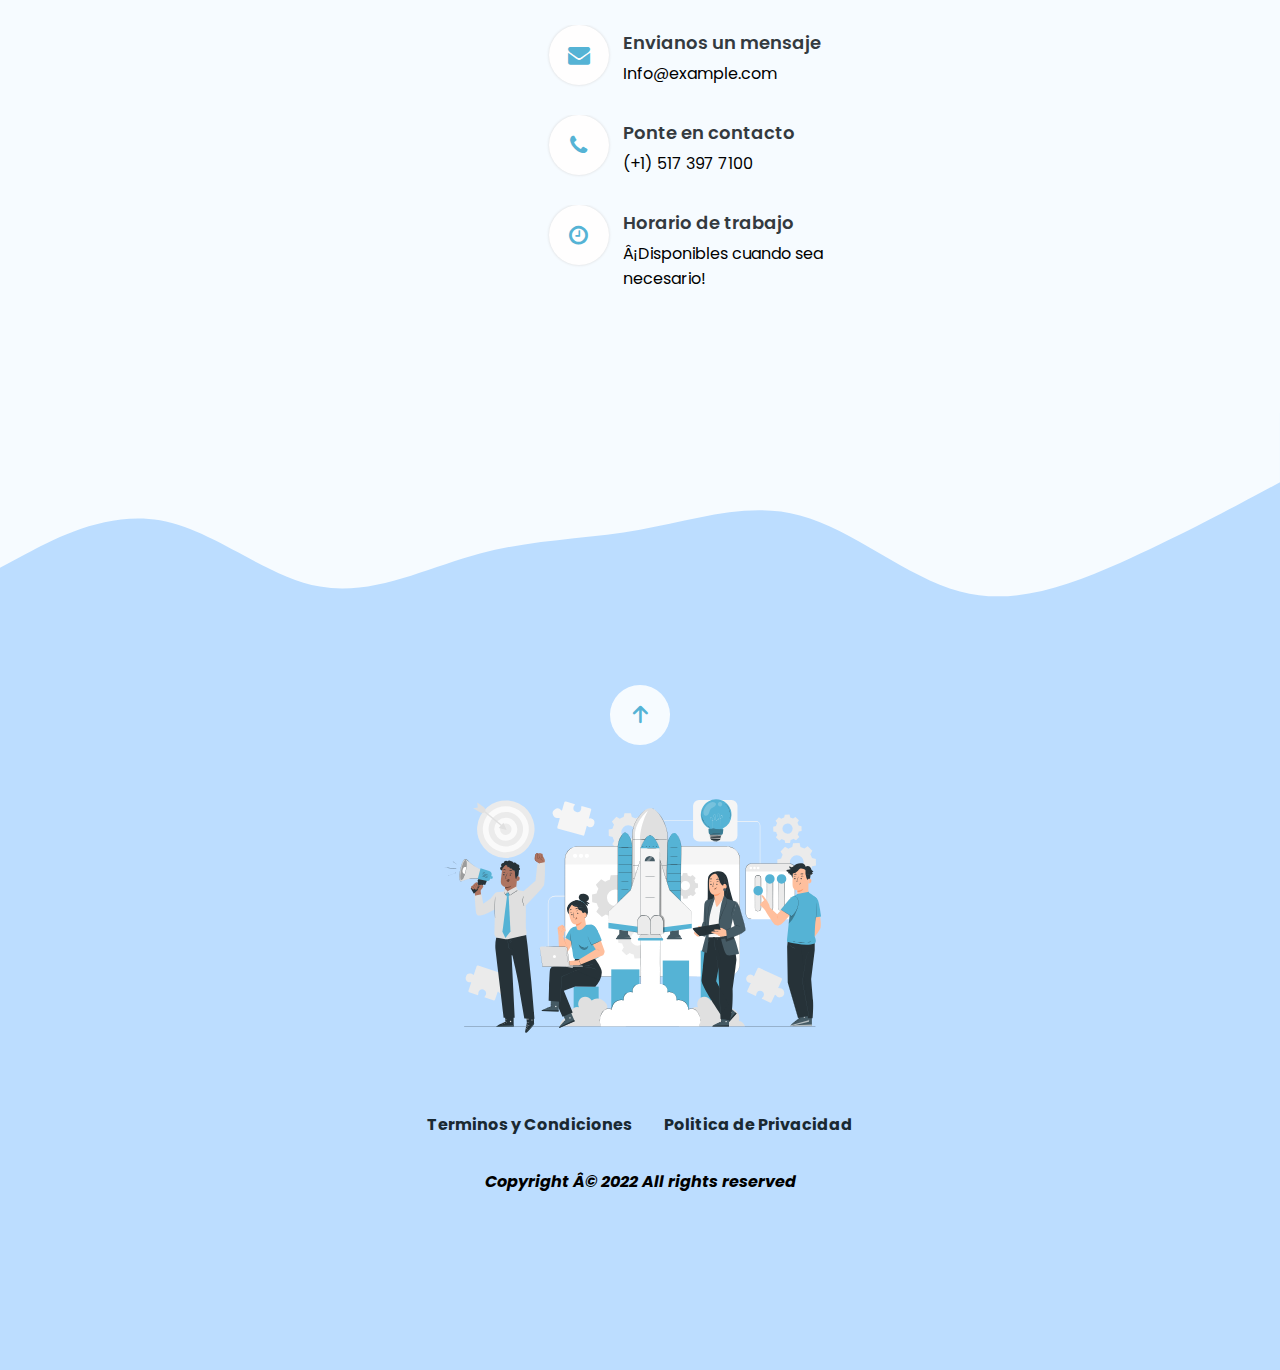
==== commit 77c00bc6: "Revert "cambios"" ====
--- a/index.html
+++ b/index.html
@@ -4,7 +4,6 @@
     <meta charset=”UTF-8″ />
     <title>Ide.AR</title>
     <meta name="viewport" content="width=device-width, initial-scale=1">
-    <meta http-equiv="Content-Security-Policy" content="upgrade-insecure-requests">
     <link rel="stylesheet" href="https://cdnjs.cloudflare.com/ajax/libs/font-awesome/4.7.0/css/font-awesome.min.css">
     <link rel="stylesheet" href="https://use.fontawesome.com/releases/v5.5.0/css/all.css" integrity="sha384-B4dIYHKNBt8Bc12p+WXckhzcICo0wtJAoU8YZTY5qE0Id1GSseTk6S+L3BlXeVIU" crossorigin="anonymous">
     <link rel="stylesheet" href="https://cdnjs.cloudflare.com/ajax/libs/font-awesome/6.1.2/css/all.min.css">
@@ -148,7 +147,7 @@
                 <! TARJETA NOSOTROS>
                 <section class="aboutUs">
                     <h3>Vanesa Torales</h3>
-                    <img src="./img/Vanesa.jpeg">
+                    <img src="img/Vanesa.jpeg">
                     <br>
                     <p>
                         Ing. en Sist. de Información
